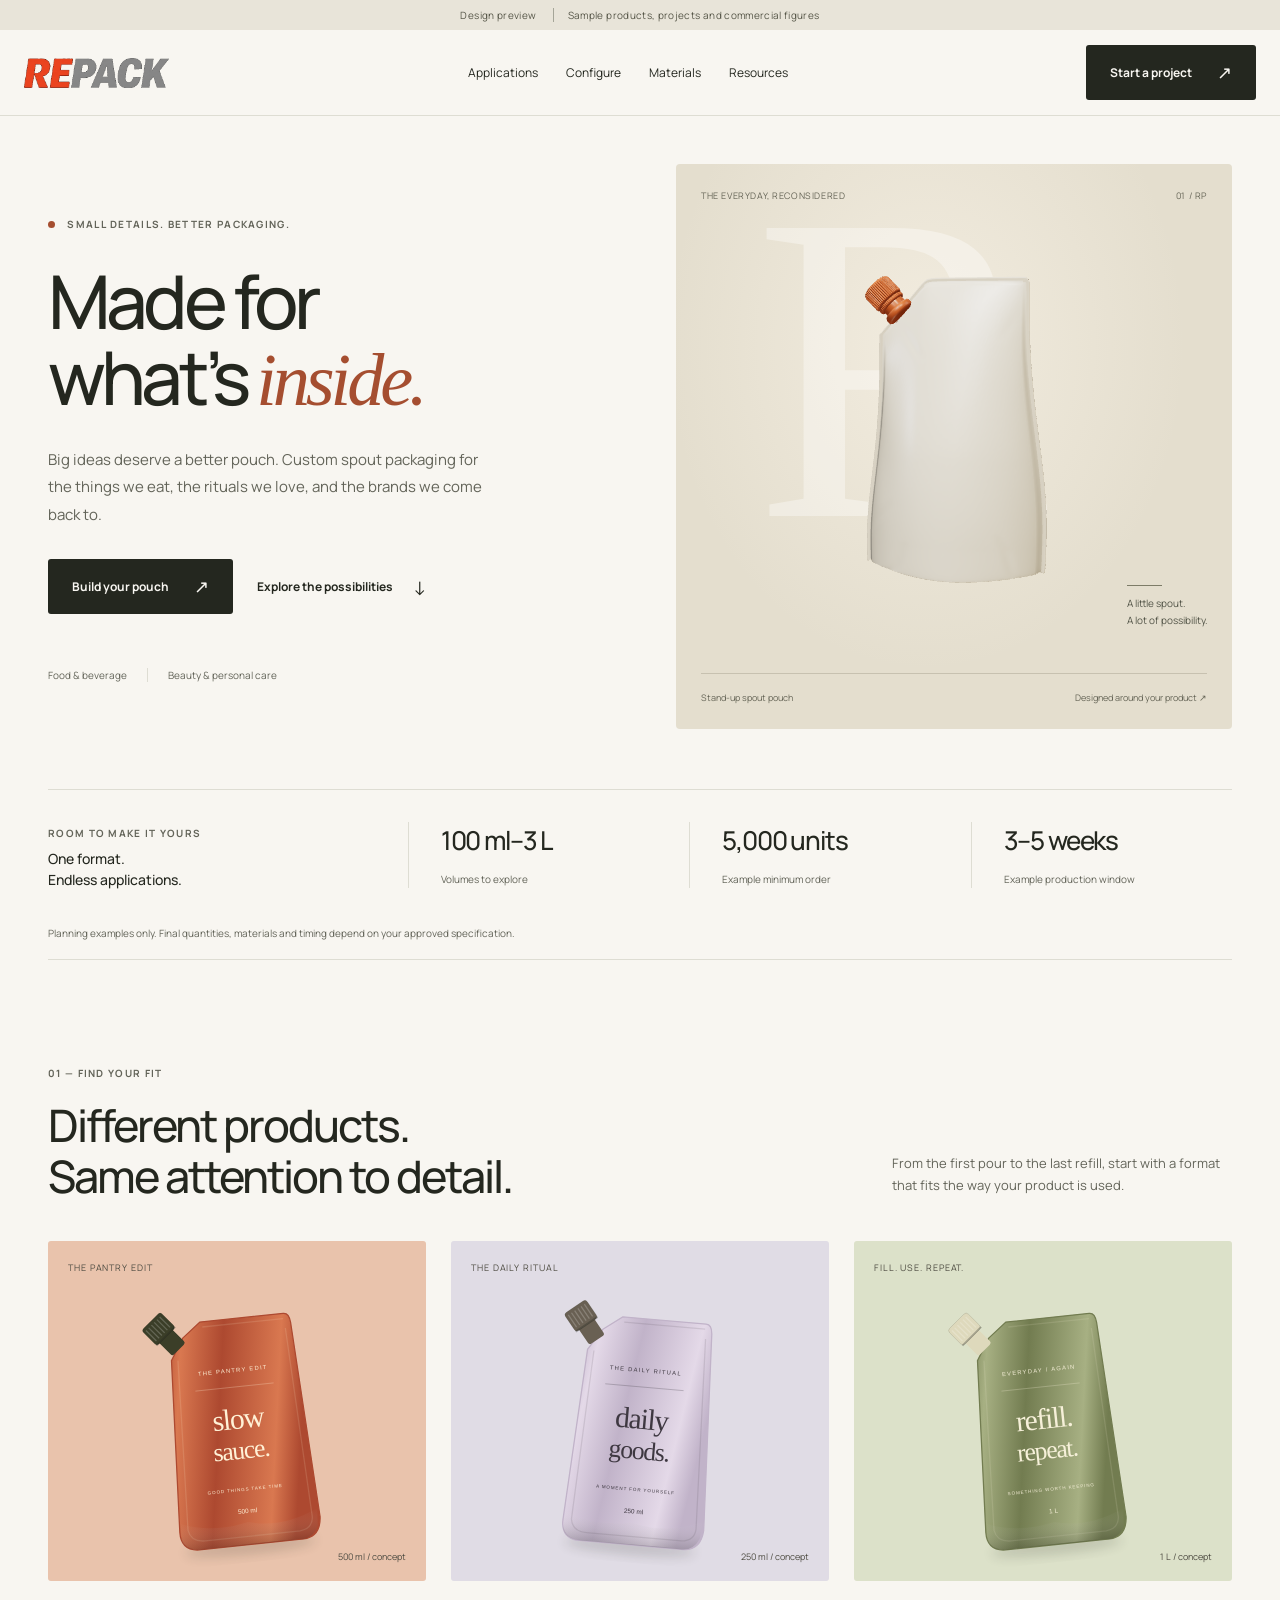
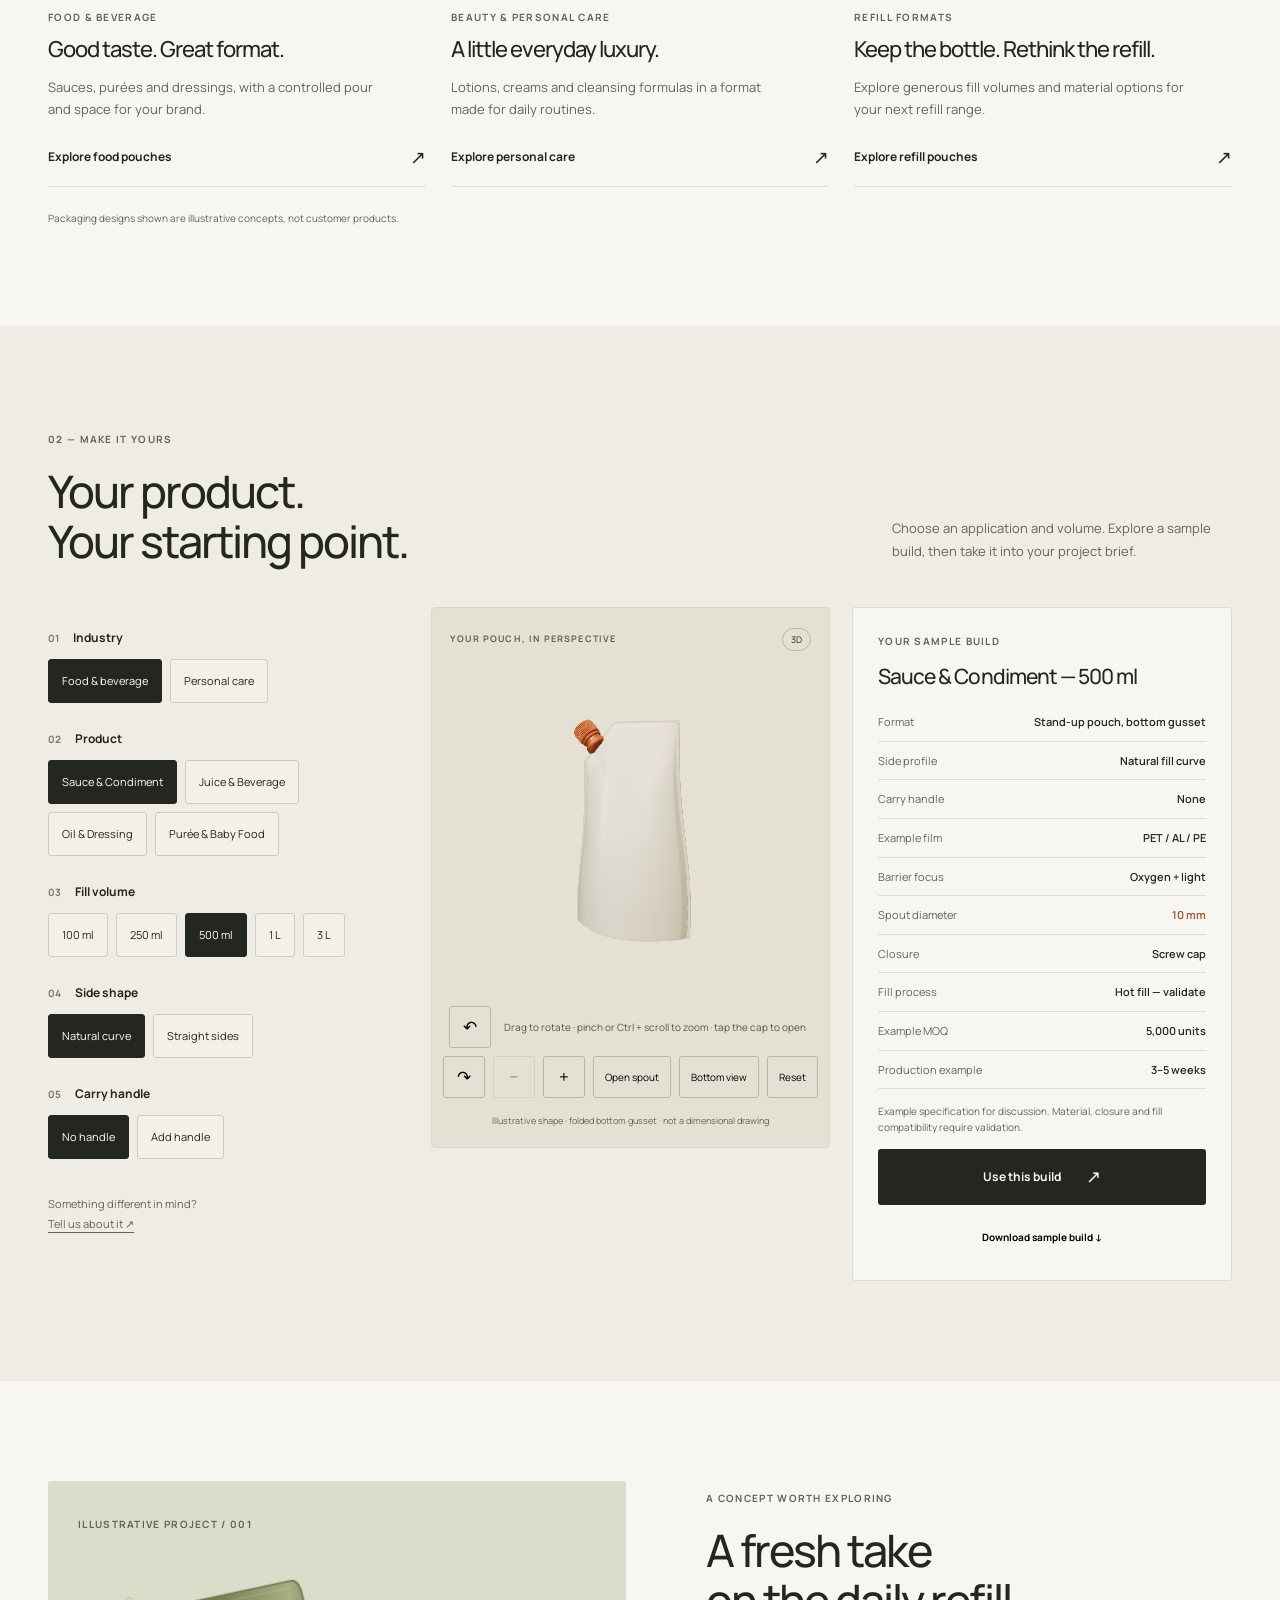
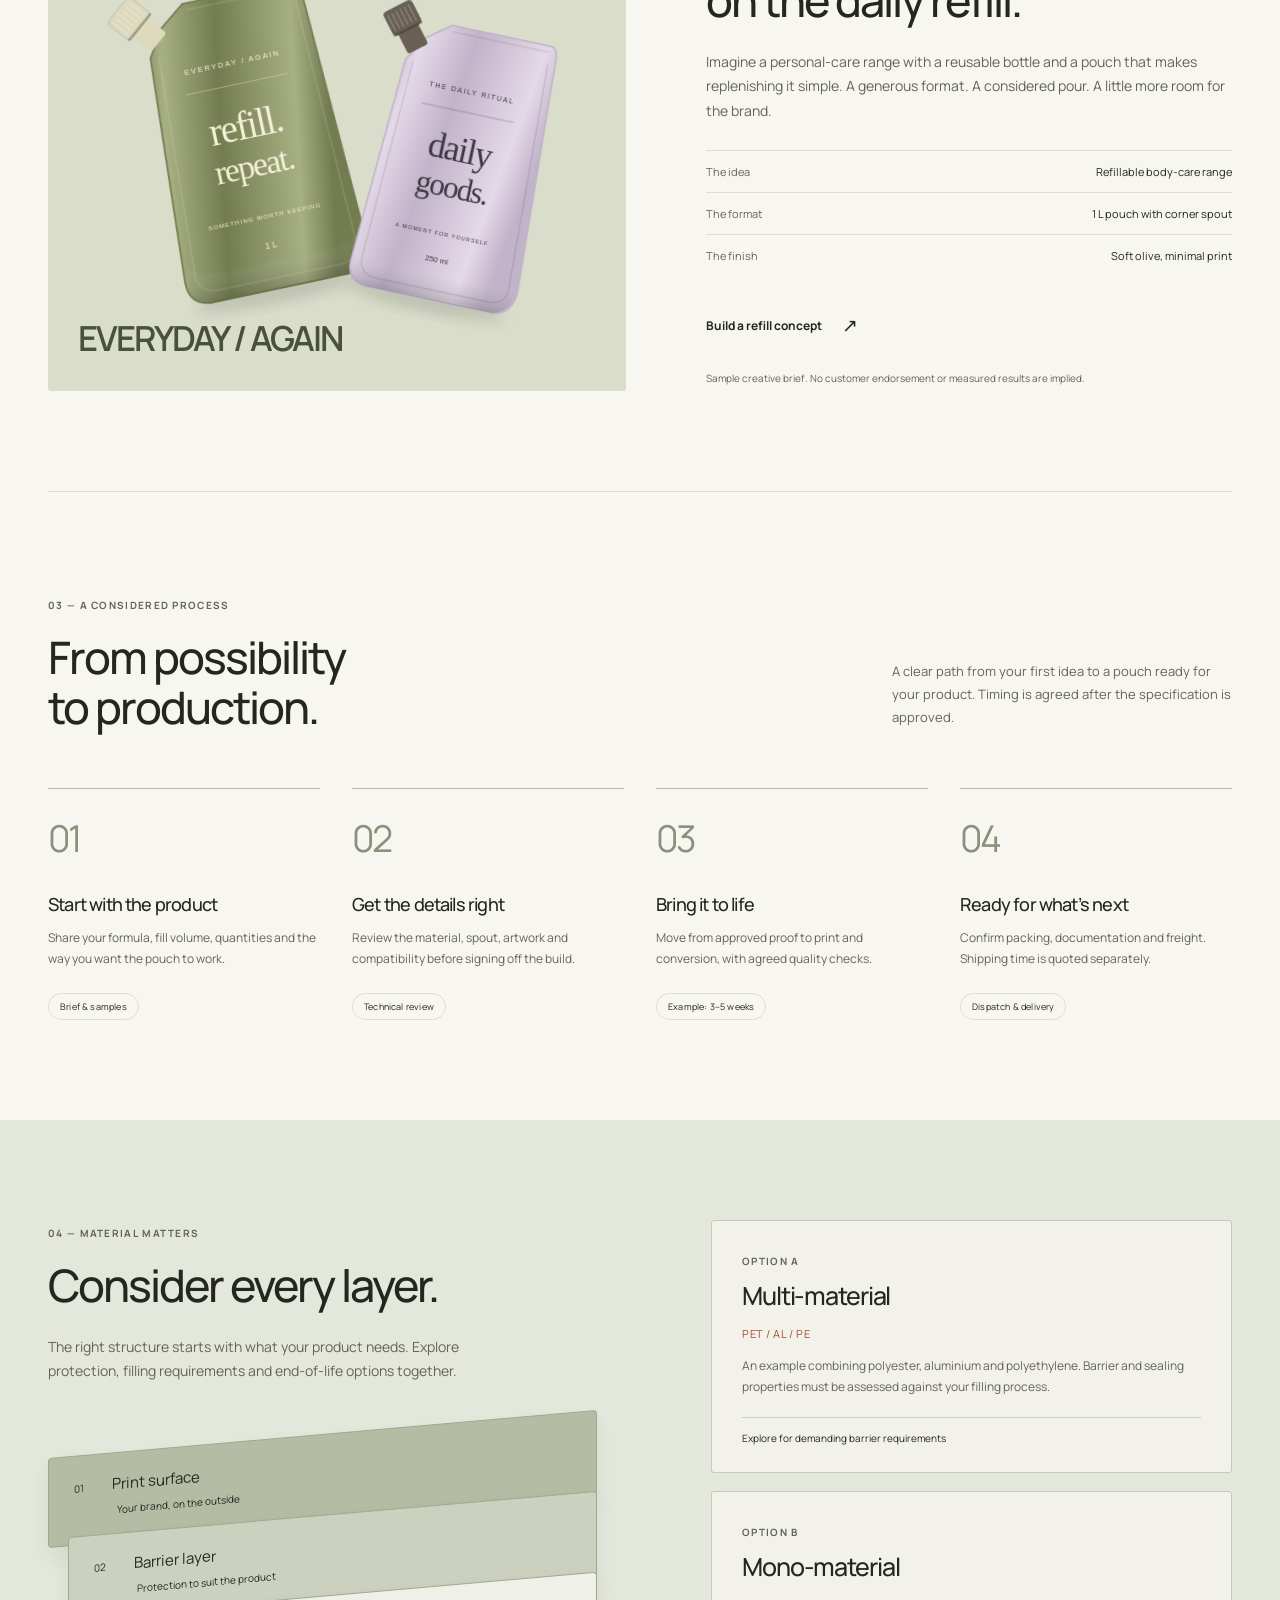
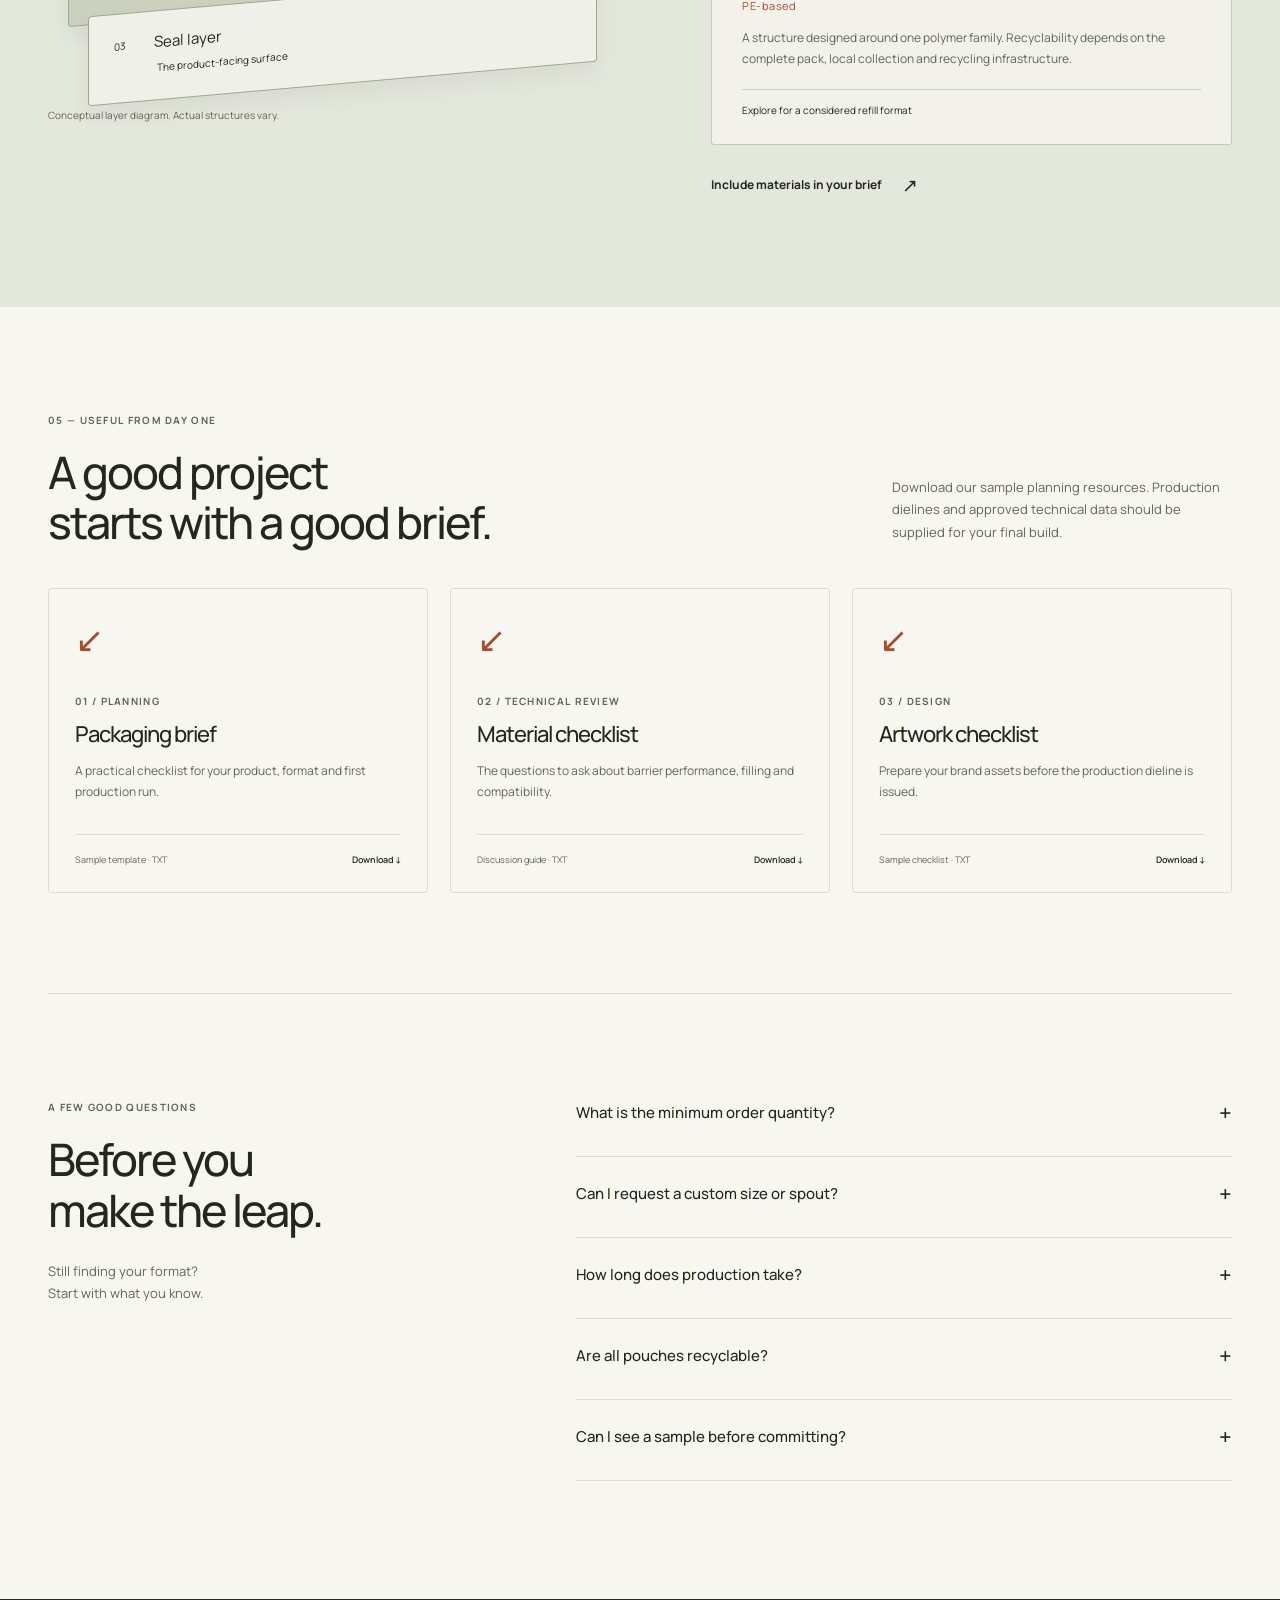
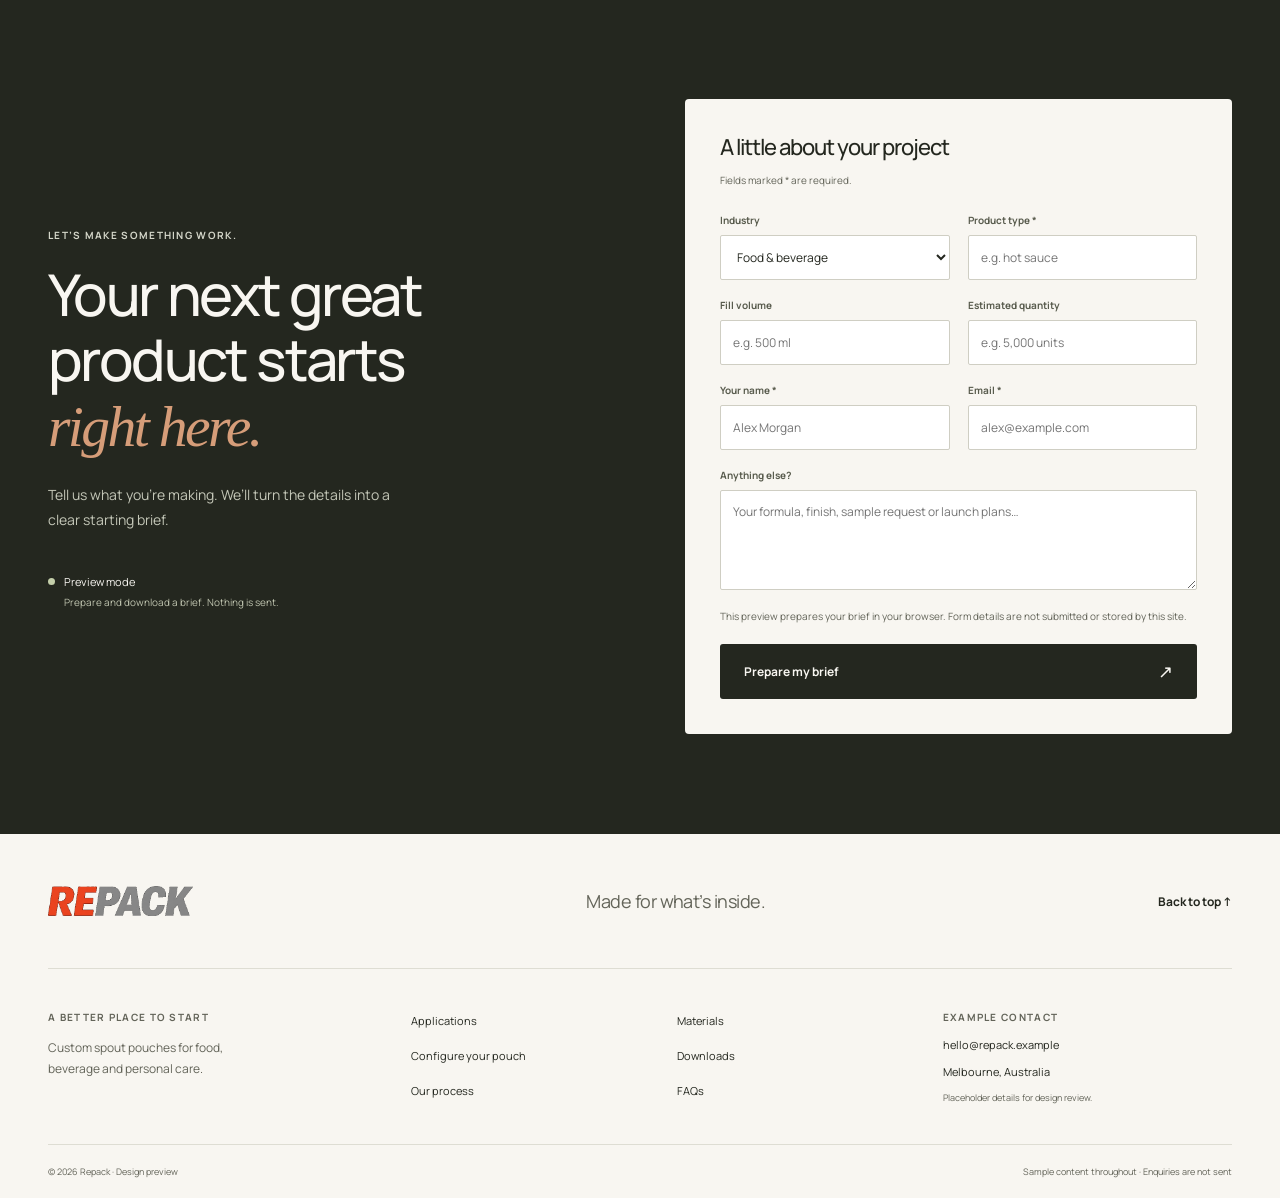
==== index.html @ d60e7dd9 "initial commit" ====
<!doctype html>
<html lang="en">
<head>
<meta charset="utf-8"><title>Repack — Made for what’s inside.</title>
<meta name="viewport" content="width=device-width, initial-scale=1"><meta name="color-scheme" content="light">
<meta name="description" content="Custom spout pouches for food, beverage and personal care. Explore your format and prepare your packaging brief.">
<meta name="robots" content="noindex, nofollow"><meta property="og:title" content="Repack — Made for what’s inside.">
<meta property="og:description" content="Custom spout pouches for food, beverage and personal care.">
<link rel="icon" href="assets/repack-favicon.png" type="image/png"><link rel="preconnect" href="https://fonts.googleapis.com"><link rel="preconnect" href="https://fonts.gstatic.com" crossorigin>
<link rel="stylesheet" href="https://fonts.googleapis.com/css2?family=Manrope:wght@400..800&display=swap"><link rel="stylesheet" href="css/styles.css">
</head>
<body id="top">
<a class="skip-link" href="#main">Skip to content</a>
<div class="preview-bar">Design preview <span>Sample products, projects and commercial figures</span></div>
<header class="nav">
<a href="#top" class="brand" aria-label="Repack home"><img src="assets/repack-logo.png" alt="Repack" width="146" height="30"></a>
<nav class="nav-links" id="primary-nav" aria-label="Main navigation"><a href="#applications">Applications</a><a href="#configure">Configure</a><a href="#sustainability">Materials</a><a href="#specs">Resources</a></nav>
<div class="nav-actions"><a href="#quote" class="btn btn-primary nav-cta">Start a project <span aria-hidden="true">↗</span></a><button class="menu-toggle" type="button" aria-expanded="false" aria-controls="primary-nav">Menu <span aria-hidden="true">+</span></button></div>
</header>
<main id="main">
<section class="hero section-wrap" aria-labelledby="hero-title">
<div class="hero-copy"><span class="eyebrow" data-reveal><span class="status-dot"></span> Small details. Better packaging.</span><h1 id="hero-title" data-reveal>Made for<br>what’s <em>inside.</em></h1><p class="hero-description" data-reveal>Big ideas deserve a better pouch. Custom spout packaging for the things we eat, the rituals we love, and the brands we come back to.</p><div class="actions" data-reveal><a href="#configure" class="btn btn-primary">Build your pouch <span aria-hidden="true">↗</span></a><a href="#applications" class="text-link">Explore the possibilities <span aria-hidden="true">↓</span></a></div><div class="hero-footnote" data-reveal><span>Food & beverage</span><span>Beauty & personal care</span></div></div>
<div class="hero-visual" aria-label="Spout pouch product illustration"><div class="visual-top"><span>THE EVERYDAY, RECONSIDERED</span><span>01 / RP</span></div><span class="hero-watermark" aria-hidden="true">R</span><div class="product-view hero-product" id="hero-product"><img class="pouch-fallback" src="assets/pouch-natural.svg" alt="Cream stand-up pouch with a copper corner spout" width="360" height="460"></div><span class="product-callout"><i></i>A little spout.<br>A lot of possibility.</span><div class="visual-bottom"><span>Stand-up spout pouch</span><span>Designed around your product ↗</span></div></div>
</section>
<section class="capabilities section-wrap" aria-label="Illustrative capabilities"><div><span class="eyebrow">Room to make it yours</span><p>One format.<br>Endless applications.</p></div><div><strong>100 ml–3 L</strong><span>Volumes to explore</span></div><div><strong>5,000 units</strong><span>Example minimum order</span></div><div><strong>3–5 weeks</strong><span>Example production window</span></div><p class="capability-note">Planning examples only. Final quantities, materials and timing depend on your approved specification.</p></section>
<section class="applications section-wrap section-space" id="applications">
<div class="section-heading"><div><span class="eyebrow" data-reveal>01 — Find your fit</span><h2 data-reveal>Different products.<br>Same attention to detail.</h2></div><p data-reveal>From the first pour to the last refill, start with a format that fits the way your product is used.</p></div>
<div class="application-grid">
<article class="application-card" data-reveal><div class="application-art art-food"><span class="art-category">THE PANTRY EDIT</span><img src="assets/pouch-food.svg" alt="Illustrative terracotta sauce pouch design" width="360" height="460" loading="lazy"><span class="art-volume">500 ml / concept</span></div><div class="card-copy"><span class="eyebrow">Food & beverage</span><h3>Good taste. Great format.</h3><p>Sauces, purées and dressings, with a controlled pour and space for your brand.</p><a href="#configure" class="text-link" data-industry="food" data-product="sauce">Explore food pouches <span aria-hidden="true">↗</span></a></div></article>
<article class="application-card" data-reveal><div class="application-art art-beauty"><span class="art-category">THE DAILY RITUAL</span><img src="assets/pouch-beauty.svg" alt="Illustrative lilac personal-care pouch design" width="360" height="460" loading="lazy"><span class="art-volume">250 ml / concept</span></div><div class="card-copy"><span class="eyebrow">Beauty & personal care</span><h3>A little everyday luxury.</h3><p>Lotions, creams and cleansing formulas in a format made for daily routines.</p><a href="#configure" class="text-link" data-industry="beauty" data-product="lotion">Explore personal care <span aria-hidden="true">↗</span></a></div></article>
<article class="application-card" data-reveal><div class="application-art art-refill"><span class="art-category">FILL. USE. REPEAT.</span><img src="assets/pouch-refill.svg" alt="Illustrative olive refill pouch design" width="360" height="460" loading="lazy"><span class="art-volume">1 L / concept</span></div><div class="card-copy"><span class="eyebrow">Refill formats</span><h3>Keep the bottle. Rethink the refill.</h3><p>Explore generous fill volumes and material options for your next refill range.</p><a href="#configure" class="text-link" data-industry="beauty" data-product="refill">Explore refill pouches <span aria-hidden="true">↗</span></a></div></article>
</div><p class="section-note">Packaging designs shown are illustrative concepts, not customer products.</p>
</section>
<section class="configurator section-space" id="configure"><div class="section-wrap">
<div class="section-heading"><div><span class="eyebrow" data-reveal>02 — Make it yours</span><h2 data-reveal>Your product.<br>Your starting point.</h2></div><p data-reveal>Choose an application and volume. Explore a sample build, then take it into your project brief.</p></div>
<noscript><p class="notice">Enable JavaScript to use the configurator, or download the packaging brief below.</p></noscript>
<div class="config-shell"><form class="config-choices" id="config-form">
<fieldset class="config-group"><legend><span>01</span> Industry</legend><div class="pill-row"><label class="pill"><input type="radio" name="industry" value="food" checked><span>Food & beverage</span></label><label class="pill"><input type="radio" name="industry" value="beauty"><span>Personal care</span></label></div></fieldset>
<fieldset class="config-group"><legend><span>02</span> Product</legend><div class="pill-row" id="product-options"></div></fieldset>
<fieldset class="config-group"><legend><span>03</span> Fill volume</legend><div class="pill-row" id="volume-options"></div></fieldset>
<fieldset class="config-group"><legend><span>04</span> Side shape</legend><div class="pill-row"><label class="pill"><input type="radio" name="sides" value="curved" checked><span>Natural curve</span></label><label class="pill"><input type="radio" name="sides" value="straight"><span>Straight sides</span></label></div></fieldset>
<fieldset class="config-group"><legend><span>05</span> Carry handle</legend><div class="pill-row"><label class="pill"><input type="radio" name="handle" value="none" checked><span>No handle</span></label><label class="pill"><input type="radio" name="handle" value="opposite"><span>Add handle</span></label></div></fieldset>
<p class="config-help">Something different in mind? <a href="#quote">Tell us about it ↗</a></p></form>
<div class="config-preview"><div class="stage-top"><span class="eyebrow">Your pouch, in perspective</span><span class="view-badge">3D</span></div><div class="product-view" id="config-stage" role="group" aria-label="Interactive pouch preview. Drag to rotate, use the zoom buttons or pinch to zoom, and hold Shift while dragging to move the view when zoomed in."><img class="pouch-fallback" src="assets/pouch-natural.svg" alt="Illustrative spout pouch. Shape is representative, not to scale." width="360" height="460"></div><div class="rotation-controls" hidden><button type="button" data-rotate="-30" aria-label="Rotate pouch left">↶</button><span>Drag to rotate · pinch or Ctrl + scroll to zoom · tap the cap to open</span><button type="button" data-rotate="30" aria-label="Rotate pouch right">↷</button><button type="button" data-zoom="-1" aria-label="Zoom out">−</button><button type="button" data-zoom="1" aria-label="Zoom in">+</button><button type="button" data-spout="toggle" aria-pressed="false">Open spout</button><button type="button" data-view="bottom">Bottom view</button><button type="button" data-view="front">Reset</button></div><p class="preview-caption">Illustrative shape · folded bottom gusset · not a dimensional drawing</p></div>
<div class="config-output"><span class="eyebrow">Your sample build</span><h3 id="spec-title" aria-live="polite" aria-atomic="true">Sauce & Condiment — 500 ml</h3><dl class="spec-list" id="spec-list"></dl><p class="spec-disclaimer">Example specification for discussion. Material, closure and fill compatibility require validation.</p><button type="button" class="btn btn-primary" id="use-spec">Use this build <span aria-hidden="true">↗</span></button><button type="button" class="text-link download-build" id="download-build">Download sample build ↓</button></div></div></div></section>
<section class="project section-wrap section-space" id="projects"><div class="project-visual" data-reveal><span class="eyebrow">Illustrative project / 001</span><div class="project-pouches"><img src="assets/pouch-refill.svg" alt="Large refill pouch concept" width="360" height="460" loading="lazy"><img src="assets/pouch-beauty.svg" alt="Smaller personal-care pouch concept" width="360" height="460" loading="lazy"></div><span class="project-wordmark">EVERYDAY / AGAIN</span></div><div class="project-copy"><span class="eyebrow" data-reveal>A concept worth exploring</span><h2 data-reveal>A fresh take<br>on the daily refill.</h2><p data-reveal>Imagine a personal-care range with a reusable bottle and a pouch that makes replenishing it simple. A generous format. A considered pour. A little more room for the brand.</p><dl class="project-facts"><div><dt>The idea</dt><dd>Refillable body-care range</dd></div><div><dt>The format</dt><dd>1 L pouch with corner spout</dd></div><div><dt>The finish</dt><dd>Soft olive, minimal print</dd></div></dl><a href="#configure" class="text-link" data-industry="beauty" data-product="refill">Build a refill concept <span aria-hidden="true">↗</span></a><p class="section-note">Sample creative brief. No customer endorsement or measured results are implied.</p></div></section>
<section class="process section-wrap section-space" id="process"><div class="section-heading"><div><span class="eyebrow" data-reveal>03 — A considered process</span><h2 data-reveal>From possibility<br>to production.</h2></div><p data-reveal>A clear path from your first idea to a pouch ready for your product. Timing is agreed after the specification is approved.</p></div><ol class="process-row"><li data-reveal><span class="step-number">01</span><h3>Start with the product</h3><p>Share your formula, fill volume, quantities and the way you want the pouch to work.</p><span class="step-tag">Brief & samples</span></li><li data-reveal><span class="step-number">02</span><h3>Get the details right</h3><p>Review the material, spout, artwork and compatibility before signing off the build.</p><span class="step-tag">Technical review</span></li><li data-reveal><span class="step-number">03</span><h3>Bring it to life</h3><p>Move from approved proof to print and conversion, with agreed quality checks.</p><span class="step-tag">Example: 3–5 weeks</span></li><li data-reveal><span class="step-number">04</span><h3>Ready for what’s next</h3><p>Confirm packing, documentation and freight. Shipping time is quoted separately.</p><span class="step-tag">Dispatch & delivery</span></li></ol></section>
<section class="sustainability section-space" id="sustainability"><div class="section-wrap material-grid"><div><span class="eyebrow" data-reveal>04 — Material matters</span><h2 data-reveal>Consider every layer.</h2><p class="material-intro" data-reveal>The right structure starts with what your product needs. Explore protection, filling requirements and end-of-life options together.</p><div class="material-diagram" role="img" aria-label="Illustrative pouch layers: outer print surface, barrier layer and inner seal layer"><div><span>01</span> Print surface <small>Your brand, on the outside</small></div><div><span>02</span> Barrier layer <small>Protection to suit the product</small></div><div><span>03</span> Seal layer <small>The product-facing surface</small></div></div><p class="section-note">Conceptual layer diagram. Actual structures vary.</p></div><div class="material-cards"><article><span class="eyebrow">Option A</span><h3>Multi-material</h3><span class="material-formula">PET / AL / PE</span><p>An example combining polyester, aluminium and polyethylene. Barrier and sealing properties must be assessed against your filling process.</p><span class="material-bottom">Explore for demanding barrier requirements</span></article><article><span class="eyebrow">Option B</span><h3>Mono-material</h3><span class="material-formula">PE-based</span><p>A structure designed around one polymer family. Recyclability depends on the complete pack, local collection and recycling infrastructure.</p><span class="material-bottom">Explore for a considered refill format</span></article><a href="#quote" class="text-link">Include materials in your brief <span aria-hidden="true">↗</span></a></div></div></section>
<section class="specs section-wrap section-space" id="specs"><div class="section-heading"><div><span class="eyebrow" data-reveal>05 — Useful from day one</span><h2 data-reveal>A good project<br>starts with a good brief.</h2></div><p data-reveal>Download our sample planning resources. Production dielines and approved technical data should be supplied for your final build.</p></div><div class="resource-grid"><a href="assets/resources/packaging-brief.txt" download><span class="resource-icon" aria-hidden="true">↙</span><span class="eyebrow">01 / Planning</span><h3>Packaging brief</h3><p>A practical checklist for your product, format and first production run.</p><span class="resource-meta">Sample template · TXT <b>Download ↓</b></span></a><a href="assets/resources/material-checklist.txt" download><span class="resource-icon" aria-hidden="true">↙</span><span class="eyebrow">02 / Technical review</span><h3>Material checklist</h3><p>The questions to ask about barrier performance, filling and compatibility.</p><span class="resource-meta">Discussion guide · TXT <b>Download ↓</b></span></a><a href="assets/resources/artwork-checklist.txt" download><span class="resource-icon" aria-hidden="true">↙</span><span class="eyebrow">03 / Design</span><h3>Artwork checklist</h3><p>Prepare your brand assets before the production dieline is issued.</p><span class="resource-meta">Sample checklist · TXT <b>Download ↓</b></span></a></div></section>
<section class="faq section-wrap section-space" id="faq"><div><span class="eyebrow">A few good questions</span><h2>Before you<br>make the leap.</h2><p>Still finding your format?<br>Start with what you know.</p></div><div class="faq-list"><details><summary>What is the minimum order quantity?</summary><p>We have used 5,000 units as a planning example in this preview. Actual minimums depend on size, material, print method and closure, and need to be confirmed in your quote.</p></details><details><summary>Can I request a custom size or spout?</summary><p>Include your target dimensions, volume and dispensing requirements in the brief. The configurator shows representative starting points; availability needs technical confirmation.</p></details><details><summary>How long does production take?</summary><p>The sample production window is 3–5 weeks after artwork and specification approval. Sampling, compatibility testing and freight sit outside that example window.</p></details><details><summary>Are all pouches recyclable?</summary><p>No single answer applies to every pouch. The film, spout, cap, inks and local collection route all matter. Request an assessment for the complete pack and intended market.</p></details><details><summary>Can I see a sample before committing?</summary><p>Include “sample kit” in your project brief, along with the products and sizes you want to explore. Sample availability, cost and timing would be confirmed by the team.</p></details></div></section>
<section class="quote section-space" id="quote"><div class="section-wrap quote-grid"><div class="quote-copy"><span class="eyebrow">Let’s make something work.</span><h2>Your next great<br>product starts<br><em>right here.</em></h2><p>Tell us what you’re making. We’ll turn the details into a clear starting brief.</p><div class="quote-note"><span class="status-dot"></span><span>Preview mode<br><small>Prepare and download a brief. Nothing is sent.</small></span></div></div><form class="quote-form" id="quote-form"><h3>A little about your project</h3><p class="form-intro">Fields marked * are required.</p><div class="grid-2"><div class="field"><label for="q-industry">Industry</label><select id="q-industry" name="industry"><option value="food">Food & beverage</option><option value="beauty">Beauty & personal care</option></select></div><div class="field"><label for="q-product">Product type *</label><input id="q-product" name="product" required maxlength="150" placeholder="e.g. hot sauce"></div><div class="field"><label for="q-volume">Fill volume</label><input id="q-volume" name="volume" maxlength="80" placeholder="e.g. 500 ml"></div><div class="field"><label for="q-quantity">Estimated quantity</label><input id="q-quantity" name="quantity" maxlength="80" placeholder="e.g. 5,000 units"></div><div class="field"><label for="q-name">Your name *</label><input id="q-name" name="name" required maxlength="150" autocomplete="name" placeholder="Alex Morgan"></div><div class="field"><label for="q-email">Email *</label><input id="q-email" name="email" type="email" required maxlength="200" autocomplete="email" placeholder="alex@example.com"></div></div><div class="field"><label for="q-details">Anything else?</label><textarea id="q-details" name="details" maxlength="5000" placeholder="Your formula, finish, sample request or launch plans…"></textarea></div><p class="privacy-note">This preview prepares your brief in your browser. Form details are not submitted or stored by this site.</p><button type="submit" class="btn btn-primary" id="quote-submit" disabled>Prepare my brief <span aria-hidden="true">↗</span></button><div class="form-result" id="quote-result" hidden><p id="quote-status" role="status"></p><button type="button" class="btn btn-secondary" id="download-brief">Download brief ↓</button></div><noscript><p>Enable JavaScript to prepare your brief, or use the <a href="assets/resources/packaging-brief.txt" download>downloadable template</a>.</p></noscript></form></div></section>
</main>
<footer class="site-footer section-wrap"><div class="footer-top"><a class="brand" href="#top"><img src="assets/repack-logo.png" alt="Repack" width="146" height="30" loading="lazy"></a><p>Made for what’s inside.</p><a href="#top" class="text-link">Back to top ↑</a></div><div class="footer-grid"><div><span class="eyebrow">A better place to start</span><p>Custom spout pouches for food,<br>beverage and personal care.</p></div><nav aria-label="Footer"><a href="#applications">Applications</a><a href="#configure">Configure your pouch</a><a href="#process">Our process</a></nav><nav aria-label="Resources"><a href="#sustainability">Materials</a><a href="#specs">Downloads</a><a href="#faq">FAQs</a></nav><div><span class="eyebrow">Example contact</span><span>hello@repack.example</span><span>Melbourne, Australia</span><small>Placeholder details for design review.</small></div></div><div class="footer-bottom"><span>© 2026 Repack · Design preview</span><span>Sample content throughout · Enquiries are not sent</span></div></footer>
<script type="importmap">{"imports":{"three":"./js/vendor/three.module.min.js","three/addons/":"./js/vendor/"}}</script>
<script type="module" src="js/orbit.js"></script><script src="js/configurator.js"></script><script src="js/motion.js"></script><script src="js/site.js"></script>
</body></html>
---- css/styles.css ----
:root{--bg:#f8f6f1;--ink:#24271f;--muted:#636459;--border:#deddd3;--accent:#a54e30;--surface:#eeece4;--olive:#e4e7d9;--max:1320px;--ease:cubic-bezier(.2,.7,.2,1);color-scheme:light}
*{box-sizing:border-box}html{scroll-behavior:smooth;scroll-padding-top:105px}body{margin:0;background:var(--bg);color:var(--ink);font-family:Manrope,Arial,sans-serif;-webkit-font-smoothing:antialiased}button,input,select,textarea{font:inherit}button,a,input,select,textarea,summary{-webkit-tap-highlight-color:transparent}a{color:inherit;text-decoration:none}button{cursor:pointer}img{display:block;max-width:100%;height:auto}button,a{touch-action:manipulation}button:focus-visible,a:focus-visible,summary:focus-visible,input:focus-visible,select:focus-visible,textarea:focus-visible{outline:3px solid var(--accent);outline-offset:4px}[hidden]{display:none!important}h1,h2,h3,p{margin-top:0}h1,h2,h3{font-weight:500;letter-spacing:-.045em}h2{font-size:clamp(32px,3.5vw,50px);line-height:1.13;margin:18px 0 24px}h3{font-size:22px;line-height:1.25}p{font-size:15px;line-height:1.75;color:var(--muted)}em{font-family:Georgia,serif;font-weight:400;color:var(--accent)}.section-wrap{width:min(var(--max),calc(100% - 96px));margin-inline:auto}.section-space{padding-block:100px}.eyebrow{font-size:10px;line-height:1.6;font-weight:700;letter-spacing:.13em;text-transform:uppercase;color:var(--muted)}.status-dot{display:inline-block;width:7px;height:7px;border-radius:50%;background:var(--accent);margin-right:9px}.btn{display:inline-flex;gap:25px;align-items:center;justify-content:center;min-height:48px;padding:15px 23px;border:1px solid transparent;border-radius:3px;font-size:12px;font-weight:700;line-height:1.3;transition:background .2s,color .2s,transform .2s}.btn span{font-size:18px;font-weight:400}.btn-primary{background:var(--ink);color:var(--bg)}.btn-primary:hover{background:var(--accent)}.btn-secondary{background:transparent;border-color:var(--border);color:var(--ink)}.btn-secondary:hover{border-color:var(--ink)}.text-link{display:inline-flex;align-items:center;gap:20px;min-height:44px;font-size:12px;font-weight:700;background:none;border:0;padding:7px 0}.text-link span{font-size:19px;font-weight:400;transition:transform .2s}.text-link:hover{color:var(--accent)}.text-link:hover span{transform:translate(2px,-2px)}.skip-link{position:fixed;top:8px;left:8px;z-index:100;background:var(--ink);color:#fff;padding:14px;transform:translateY(-160%)}.skip-link:focus{transform:none}.preview-bar{padding:8px 24px;text-align:center;font-size:10px;letter-spacing:.035em;background:#e8e4d9;color:#575749}.preview-bar span{margin-left:14px;padding-left:14px;border-left:1px solid #a5a598}.nav{position:sticky;top:0;z-index:20;min-height:86px;padding:12px max(24px,calc((100vw - 1320px)/2));display:flex;align-items:center;justify-content:space-between;gap:20px;background:rgba(248,246,241,.96);border-bottom:1px solid var(--border);backdrop-filter:blur(16px)}.brand{display:inline-flex;align-items:center;flex-shrink:0}.brand img{display:block;width:auto;height:30px}.nav-links{display:flex;gap:28px}.nav-links a{font-size:12px;padding:14px 0}.nav-links a:hover{color:var(--accent)}.nav-actions{display:flex;align-items:center;gap:12px}.menu-toggle{display:none;border:1px solid var(--border);background:none;border-radius:3px;min-height:44px;padding:10px 12px;font-size:12px}.menu-toggle span{margin-left:10px}.hero{display:grid;grid-template-columns:1.04fr 1fr;gap:50px;align-items:center;padding-block:48px 60px}.hero-copy{padding-block:35px}.hero h1{font-size:clamp(52px,5.8vw,84px);line-height:1.03;margin:30px 0 27px;letter-spacing:-.065em}.hero h1 em{letter-spacing:-.055em}.hero-description{max-width:440px;font-size:15px;line-height:1.85}.actions{display:flex;align-items:center;flex-wrap:wrap;gap:14px 24px;margin-top:30px}.hero-footnote{display:flex;flex-wrap:wrap;gap:10px 20px;margin-top:54px;font-size:10px;color:var(--muted)}.hero-footnote span+span{border-left:1px solid var(--border);padding-left:20px}.hero-visual{position:relative;min-height:565px;overflow:hidden;border-radius:4px;background:radial-gradient(ellipse at 45% 32%,#f2ecdf,transparent 60%),#e4dece}.visual-top,.visual-bottom{position:absolute;z-index:2;left:25px;right:25px;display:flex;justify-content:space-between;gap:15px;color:#666557;font-size:9px;letter-spacing:.065em}.visual-top{top:25px}.visual-bottom{bottom:25px;border-top:1px solid #c7c1b0;padding-top:17px;letter-spacing:0}.hero-watermark{position:absolute;left:14%;top:1%;font:440px/.9 Georgia,serif;color:rgba(255,255,255,.35);letter-spacing:-.12em}.product-view{position:relative;overflow:hidden;min-width:0}.product-view canvas{display:block;position:absolute;inset:0;width:100%;height:100%;opacity:0}.product-view.is-ready canvas{opacity:1}.pouch-fallback{width:100%;height:100%;object-fit:contain;position:absolute;inset:0}.product-view.is-ready .pouch-fallback{visibility:hidden}.hero-product{position:absolute;inset:45px 20px 55px}.product-callout{position:absolute;right:24px;bottom:100px;z-index:2;font-size:10px;line-height:1.7;color:#535548}.product-callout i{display:block;width:35px;height:1px;background:#7d7c68;margin-bottom:9px}.capabilities{display:grid;grid-template-columns:1.3fr 1fr 1fr 1fr;gap:20px;align-items:center;border-top:1px solid var(--border);border-bottom:1px solid var(--border);padding-block:30px 18px}.capabilities p{margin:6px 0 0;font-size:14px;font-weight:500;color:var(--ink);line-height:1.5}.capabilities>div:not(:first-child){border-left:1px solid var(--border);padding-left:32px}.capabilities strong{display:block;font-size:26px;letter-spacing:-.045em;font-weight:500;margin-bottom:8px}.capabilities>div>span:not(.eyebrow){font-size:10px;color:var(--muted)}.capabilities .capability-note{grid-column:1/-1;font-size:10px;color:var(--muted);font-weight:400;padding-top:10px}.section-heading{display:flex;align-items:flex-end;justify-content:space-between;gap:55px;margin-bottom:40px}.section-heading h2{margin-bottom:0}.section-heading>p{max-width:340px;font-size:13px;margin-bottom:4px}.application-grid{display:grid;grid-template-columns:repeat(3,minmax(0,1fr));gap:25px}.application-art{height:340px;position:relative;overflow:hidden;border-radius:3px}.art-food{background:#e9c3ac}.art-beauty{background:#e0dce5}.art-refill{background:#dce1c9}.application-art img{position:absolute;height:87%;width:100%;object-fit:contain;bottom:10px;transition:transform .65s var(--ease);transform:rotate(-6deg)}.application-card:nth-child(2) img{transform:rotate(5deg)}.application-card:hover img{transform:rotate(0) translateY(-6px)}.art-category,.art-volume{position:absolute;z-index:1;left:20px;font-size:9px;letter-spacing:.1em;color:#4e4c42}.art-category{top:20px}.art-volume{bottom:18px;left:auto;right:20px;letter-spacing:0}.card-copy{padding-top:23px}.card-copy h3{margin:10px 0 12px}.card-copy p{font-size:13px;max-width:340px;min-height:48px}.card-copy .text-link{justify-content:space-between;width:100%;border-bottom:1px solid var(--border);padding-bottom:16px}.section-note{font-size:10px;line-height:1.6;margin:23px 0 0;color:var(--muted)}.configurator{background:var(--surface)}.config-shell{display:grid;grid-template-columns:.95fr 1.05fr 1fr;gap:22px;align-items:start}.config-choices{padding:22px 12px 0 0;display:flex;flex-direction:column;gap:27px}.config-group{border:0;margin:0;padding:0;min-width:0}.config-group legend{font-size:12px;font-weight:700;padding:0 0 13px}.config-group legend>span{color:#777868;margin-right:12px;font-size:10px}.pill-row{display:flex;flex-wrap:wrap;gap:8px}.pill{position:relative}.pill input{position:absolute;width:1px;height:1px;opacity:0}.pill span{display:flex;align-items:center;justify-content:center;min-height:44px;padding:11px 13px;border:1px solid #cccdbf;border-radius:3px;font-size:11px;background:rgba(248,246,241,.4);cursor:pointer;transition:background .2s,border-color .2s}.pill span:hover{border-color:var(--ink)}.pill input:checked+span{background:var(--ink);border-color:var(--ink);color:#fff}.pill input:focus-visible+span{outline:3px solid var(--accent);outline-offset:3px}.config-help{font-size:11px;line-height:1.8;margin-top:8px}.config-help a{display:block;text-decoration:underline;text-underline-offset:4px}.config-preview{background:#e4e0d3;border:1px solid #d9d6c8;border-radius:4px;overflow:hidden}.stage-top{display:flex;justify-content:space-between;align-items:center;gap:10px;padding:20px 18px}.stage-top .eyebrow{font-size:9px}.view-badge{border:1px solid #b6b7a4;border-radius:20px;font-size:9px;padding:4px 8px}.config-preview .product-view{height:335px;touch-action:pan-y;cursor:grab}.config-preview .product-view.is-dragging{cursor:grabbing}.rotation-controls{display:flex;align-items:center;justify-content:center;gap:8px;padding:0 10px}.rotation-controls button{border:1px solid #b6b7a4;border-radius:3px;background:transparent;min-width:42px;min-height:42px;font-size:17px}.rotation-controls button:last-child{font-size:10px;padding:0 10px}.rotation-controls span{font-size:10px;padding-inline:5px;color:#565747}.preview-caption{font-size:9px;text-align:center;margin:15px 8px 18px}.config-output{background:var(--bg);border:1px solid var(--border);padding:25px;display:flex;flex-direction:column;gap:14px;border-radius:3px}.config-output h3{font-size:21px;margin:0}.spec-list{display:grid;grid-template-columns:.85fr 1fr;margin:0}.spec-list dt,.spec-list dd{font-size:11px;line-height:1.6;border-bottom:1px solid var(--border);padding-block:10px;margin:0}.spec-list dt{color:var(--muted);padding-right:12px}.spec-list dd{text-align:right;font-weight:600}.spec-list .is-accent{color:var(--accent)}.spec-disclaimer{font-size:10px;line-height:1.6;margin:0}.download-build{justify-content:center;font-size:10px;min-height:36px}.project{display:grid;grid-template-columns:1.1fr 1fr;gap:80px;align-items:center}.project-visual{background:#d9ddca;min-height:510px;position:relative;overflow:hidden;padding:30px;border-radius:3px}.project-pouches{position:absolute;inset:55px 10px 65px;display:flex;align-items:center;justify-content:center}.project-pouches img{width:62%;max-height:100%;object-fit:contain;transform:rotate(-12deg)}.project-pouches img+img{width:50%;margin-left:-17%;transform:rotate(12deg) translateY(25px)}.project-wordmark{position:absolute;bottom:30px;left:30px;font-size:clamp(20px,2.7vw,36px);letter-spacing:-.06em;font-weight:600;color:#48523b}.project-copy>p{font-size:14px}.project-facts{margin:27px 0}.project-facts>div{display:flex;justify-content:space-between;gap:20px;padding:13px 0;border-top:1px solid var(--border);font-size:11px}.project-facts dt{color:var(--muted)}.project-facts dd{margin:0;text-align:right}.project-copy .section-note{font-size:10px}.process{border-top:1px solid var(--border)}.process-row{list-style:none;display:grid;grid-template-columns:repeat(4,minmax(0,1fr));gap:32px;padding:0;margin:55px 0 0}.process-row li{border-top:1px solid #b9bbaa;padding-top:24px;display:flex;flex-direction:column;align-items:flex-start}.step-number{font-size:37px;font-weight:400;letter-spacing:-.07em;color:#8a907b;margin-bottom:30px}.process-row h3{font-size:18px;margin-bottom:12px}.process-row p{font-size:12px;flex:1}.step-tag{display:block;font-size:9px;letter-spacing:.02em;border:1px solid var(--border);border-radius:30px;padding:6px 11px;margin-top:12px}.sustainability{background:#e4e7dc}.material-grid{display:grid;grid-template-columns:1.1fr 1fr;gap:90px}.material-intro{max-width:470px;font-size:14px}.material-diagram{margin-top:40px;padding:10px 24px 0 0}.material-diagram>div{position:relative;min-height:90px;background:#b4bca4;padding:20px 25px;font-size:15px;border:1px solid #9fa990;box-shadow:0 10px 20px #3d463412;transform:skewY(-5deg);border-radius:4px}.material-diagram>div:nth-child(2){margin-top:-10px;margin-left:20px;background:#cbd0bf}.material-diagram>div:nth-child(3){margin-top:-10px;margin-left:40px;background:#eff0e7}.material-diagram span{font-size:10px;margin-right:25px}.material-diagram small{display:block;margin-top:8px;margin-left:43px;font-size:10px}.material-cards{display:flex;flex-direction:column;gap:18px}.material-cards article{padding:27px 30px;background:rgba(248,246,241,.7);border:1px solid #c5cbb8;border-radius:3px}.material-cards h3{margin:10px 0 15px;font-size:25px}.material-formula{display:block;font-size:11px;letter-spacing:.05em;margin-bottom:14px;color:var(--accent)}.material-cards p{font-size:12px;margin-bottom:20px}.material-bottom{display:block;font-size:10px;border-top:1px solid #cbd0bf;padding-top:13px}.resource-grid{display:grid;grid-template-columns:repeat(3,minmax(0,1fr));gap:22px}.resource-grid>a{padding:26px;border:1px solid var(--border);border-radius:3px;display:flex;flex-direction:column;align-items:flex-start;transition:background .2s}.resource-grid>a:hover{background:var(--surface)}.resource-icon{font-size:35px;color:var(--accent);margin-bottom:30px}.resource-grid h3{margin:12px 0}.resource-grid p{font-size:12px;flex:1}.resource-meta{display:flex;justify-content:space-between;gap:14px;width:100%;border-top:1px solid var(--border);padding-top:18px;margin-top:20px;font-size:9px;color:var(--muted)}.resource-meta b{font-weight:600;color:var(--ink)}.faq{border-top:1px solid var(--border);display:grid;grid-template-columns:.8fr 1.2fr;gap:90px}.faq>div>p{font-size:13px}.faq-list details{border-bottom:1px solid var(--border);padding:0 0 18px;margin-bottom:18px}.faq-list summary{list-style:none;cursor:pointer;display:flex;justify-content:space-between;gap:25px;padding:8px 0;font-size:15px;font-weight:500;min-height:44px}.faq-list summary::-webkit-details-marker{display:none}.faq-list summary:after{content:'+';font-size:22px;line-height:1}.faq-list details[open] summary:after{content:'−'}.faq-list details p{font-size:13px;padding-top:8px;max-width:530px;margin:0}.quote{background:var(--ink);color:var(--bg)}.quote-grid{display:grid;grid-template-columns:1fr 1fr;gap:90px;align-items:center}.quote-copy h2{font-size:clamp(38px,4.5vw,65px)}.quote-copy em{color:#d69d79}.quote-copy>.eyebrow{color:#d4d6c9}.quote-copy>p{max-width:350px;color:#c4c7b8;font-size:14px}.quote-note{display:flex;align-items:flex-start;margin-top:40px;font-size:11px;line-height:1.8}.quote-note .status-dot{background:#c4cfaa;margin-top:6px}.quote-note small{color:#bfc4af;font-size:10px}.quote-form{background:var(--bg);padding:35px;color:var(--ink);border-radius:4px}.quote-form h3{font-size:22px;margin-bottom:10px}.form-intro{font-size:10px;margin-bottom:24px}.grid-2{display:grid;grid-template-columns:1fr 1fr;gap:18px}.field{display:flex;flex-direction:column;gap:8px;min-width:0}.field label{font-size:10px;font-weight:700;color:#595c4e}.field input,.field select,.field textarea{width:100%;min-width:0;min-height:45px;border:1px solid #cfcec3;border-radius:2px;padding:12px;font-size:12px;background:#fff;color:var(--ink)}.field textarea{height:100px;resize:vertical}.quote-form>.field{margin-top:18px}.privacy-note{font-size:10px;margin:18px 0}.quote-form>.btn{width:100%;justify-content:space-between}.form-result{margin-top:20px;border-top:1px solid var(--border);padding-top:18px}.form-result p{font-size:12px}.footer-top{display:flex;align-items:center;justify-content:space-between;gap:25px;padding:45px 0;border-bottom:1px solid var(--border)}.footer-top p{margin:0;font-size:18px;letter-spacing:-.03em}.footer-grid{display:grid;grid-template-columns:1.4fr 1fr 1fr 1.2fr;gap:25px;padding:40px 0}.footer-grid>div,.footer-grid nav{display:flex;flex-direction:column;gap:12px;font-size:11px}.footer-grid p{font-size:12px;margin:0}.footer-grid a{padding-block:4px}.footer-grid a:hover{color:var(--accent)}.footer-grid small{font-size:9px;color:var(--muted)}.footer-bottom{display:flex;justify-content:space-between;gap:20px;border-top:1px solid var(--border);padding:20px 0;font-size:9px;color:var(--muted)}
/* Content stays visible without JavaScript or when motion is reduced. */
.reveal-pending{opacity:0;transform:translateY(16px)}[data-reveal]{transition:opacity .65s var(--ease),transform .65s var(--ease)}
@media(min-width:1500px){.hero-visual{min-height:620px}}
@media(max-width:1100px){.section-wrap{width:calc(100% - 56px)}.nav{padding-inline:28px}.nav-links{gap:18px}.hero{gap:25px}.hero-visual{min-height:520px}.hero h1{font-size:64px}.config-shell{grid-template-columns:1fr 1fr;gap:24px}.config-output{grid-column:1/-1;display:grid;grid-template-columns:1fr 1fr;column-gap:30px}.config-output>.eyebrow,.config-output>h3{grid-column:1}.spec-list{grid-column:2;grid-row:1/6}.config-output>.btn,.config-output>.download-build{grid-column:1}.application-art{height:290px}.project,.material-grid,.faq,.quote-grid{gap:40px}.capabilities strong{font-size:22px}.capabilities>div:not(:first-child){padding-left:20px}.quote-form{padding:26px}}
@media(max-width:800px){.section-space{padding-block:70px}.nav{min-height:74px}.menu-toggle{display:block}.nav-links{display:none;position:absolute;top:100%;left:0;right:0;background:var(--bg);border-bottom:1px solid var(--border);padding:16px 28px;box-shadow:0 10px 15px #24271f0a}.nav-links.is-open{display:flex;flex-direction:column;gap:4px}.nav-links a{padding:13px 0}.hero{grid-template-columns:1fr 1fr;gap:22px}.hero h1{font-size:52px}.hero-description{font-size:13px}.hero-visual{min-height:500px}.visual-top{font-size:8px;left:16px;right:16px}.visual-top>span:last-child{display:none}.visual-bottom{left:16px;right:16px}.visual-bottom>span:last-child{display:none}.hero-product{inset:50px 0}.hero-watermark{left:0;font-size:350px}.product-callout{right:16px;bottom:85px}.hero-footnote{margin-top:30px}.hero-footnote span+span{border:0;padding:0}.capabilities{grid-template-columns:repeat(2,1fr);gap:25px}.capabilities>div:not(:first-child){border:0;padding:0}.capabilities>div:nth-child(even){padding-left:25px;border-left:1px solid var(--border)}.section-heading{gap:30px}.section-heading>p{max-width:260px}.application-grid{gap:16px}.application-art{height:240px}.card-copy h3{font-size:19px}.card-copy p{font-size:12px;min-height:65px}.card-copy .text-link{font-size:10px;gap:5px}.art-category{font-size:8px;left:12px}.art-volume{font-size:8px;right:12px}.project-visual{min-height:430px;padding:22px}.project-wordmark{left:22px;font-size:23px}.process-row{grid-template-columns:repeat(2,1fr)}.material-grid{grid-template-columns:1fr 1fr;gap:30px}.material-cards article{padding:22px}.material-diagram{padding-right:0}.material-diagram>div{padding:16px;font-size:13px}.material-diagram small{margin-left:0}.resource-grid{gap:14px}.resource-grid>a{padding:20px}.resource-meta{flex-direction:column}.quote-grid{grid-template-columns:1fr 1.2fr;gap:30px}.quote-copy h2{font-size:42px}.quote-form{padding:23px}.grid-2{grid-template-columns:1fr}.footer-grid{grid-template-columns:1fr 1fr}.footer-top p{font-size:15px}}
@media(max-width:600px){html{scroll-padding-top:90px}.section-wrap{width:calc(100% - 40px)}.preview-bar{font-size:9px;padding:7px 10px}.preview-bar span{display:none}.nav{padding:10px 20px;gap:10px;min-height:70px}.brand img{height:24px}.nav-actions{gap:8px}.nav-cta{font-size:10px;padding:12px;min-height:42px;gap:8px}.nav-cta span{font-size:15px}.menu-toggle{font-size:0;padding:9px;min-width:40px;min-height:42px}.menu-toggle span{font-size:22px;margin:0}.menu-toggle:before{content:'☰';font-size:17px}.menu-toggle span{display:none}.hero{grid-template-columns:1fr;padding-block:20px 30px;gap:22px}.hero-copy{padding:20px 0 0}.hero h1{font-size:clamp(48px,12.7vw,72px);margin-top:24px}.hero-description{font-size:14px;max-width:100%;line-height:1.75}.actions{margin-top:24px;gap:12px 20px}.actions .text-link{font-size:11px}.hero-footnote{gap:12px;font-size:9px;margin-top:24px}.hero-footnote span+span{border-left:1px solid var(--border);padding-left:12px}.hero-visual{min-height:410px}.hero-watermark{font-size:345px;left:18%;top:0}.hero-product{inset:26px 0 37px}.visual-top{top:18px}.visual-top>span:last-child{display:block}.visual-bottom{bottom:18px}.product-callout{font-size:9px;bottom:72px;right:18px}.capabilities{padding-top:25px;gap:22px}.capabilities strong{font-size:24px}.capabilities .eyebrow{font-size:9px}.capabilities p{font-size:12px}.capabilities>div>span:not(.eyebrow){font-size:9px}.section-space{padding-block:60px}.section-heading{display:block;margin-bottom:30px}.section-heading>p{max-width:none;margin:20px 0 0;font-size:13px}.section-heading h2{font-size:34px}.application-grid{grid-template-columns:1fr;gap:35px}.application-art{height:355px}.application-art img{height:90%;bottom:6px}.art-category{font-size:9px;left:20px}.art-volume{font-size:9px;right:20px}.card-copy{padding-top:20px}.card-copy h3{font-size:24px}.card-copy p{font-size:13px;min-height:0}.card-copy .text-link{font-size:12px}.config-shell{grid-template-columns:1fr;gap:24px}.config-choices{padding-top:0;gap:24px}.pill span{font-size:12px}.config-help{margin:0}.config-preview .product-view{height:320px}.config-output{grid-column:auto;display:flex;padding:24px}.spec-list dt,.spec-list dd{font-size:12px}.project{grid-template-columns:1fr;gap:30px}.project-visual{min-height:420px}.project-wordmark{font-size:27px}.project h2{font-size:36px}.project-facts{margin-block:22px}.process-row{grid-template-columns:1fr;gap:28px;margin-top:35px}.process-row li{display:grid;grid-template-columns:45px 1fr;column-gap:18px;padding-top:20px}.step-number{grid-column:1;grid-row:1/4;font-size:30px;margin:0}.process-row h3{grid-column:2;font-size:20px}.process-row p{grid-column:2;font-size:13px}.step-tag{grid-column:2;justify-self:start;margin:0}.material-grid{grid-template-columns:1fr;gap:35px}.material-grid h2{font-size:36px}.material-diagram{margin-bottom:25px;padding-right:20px}.material-diagram>div{font-size:15px}.material-diagram small{margin-left:38px}.resource-grid{grid-template-columns:1fr;gap:16px}.resource-grid>a{padding:25px}.resource-icon{margin-bottom:20px}.resource-grid h3{font-size:24px}.resource-meta{flex-direction:row}.faq{grid-template-columns:1fr;gap:20px}.faq-list summary{font-size:14px}.quote-grid{grid-template-columns:1fr;gap:32px}.quote-copy h2{font-size:48px}.quote-copy>p{max-width:none}.quote-note{margin-top:25px}.quote-form{padding:23px}.grid-2{grid-template-columns:1fr}.field input,.field textarea,.field select{font-size:16px}.footer-top{flex-wrap:wrap;padding:30px 0;gap:15px}.footer-top>.brand img{height:26px}.footer-top p{display:none}.footer-grid{gap:30px 20px;padding-block:30px}.footer-grid>div:first-child{grid-column:1/-1}.footer-grid>div:last-child{grid-column:1/-1}.footer-bottom{flex-direction:column;gap:8px;font-size:9px}}
@media(prefers-reduced-motion:reduce){html{scroll-behavior:auto}*,*:before,*:after{animation:none!important;transition:none!important}.reveal-pending{opacity:1;transform:none}.application-card img{transform:none!important}}
.rotation-controls{flex-wrap:wrap}
.rotation-controls button[data-view]{font-size:10px;padding-inline:11px}
/* Echo the product-card motion in the featured project artwork. */
.project-pouches img{transition:transform .65s var(--ease);will-change:transform}
.project-visual:hover .project-pouches img:first-child{transform:rotate(-5deg) translate(-4px,-8px) scale(1.015)}
.project-visual:hover .project-pouches img+img{transform:rotate(5deg) translate(5px,14px) scale(1.02)}
/* Stagger the material banners into view, then let the stack separate on hover. */
.material-diagram>div{transition:transform .65s var(--ease),box-shadow .65s var(--ease)}
.material-diagram.layers-motion:not(.layers-visible)>div{opacity:0;transform:skewY(-5deg) translateX(-42px)}
.material-diagram.layers-motion.layers-visible>div{animation:material-layer-in .72s var(--ease) backwards}
.material-diagram.layers-motion.layers-visible>div:nth-child(2){animation-delay:.1s}
.material-diagram.layers-motion.layers-visible>div:nth-child(3){animation-delay:.2s}
@keyframes material-layer-in{from{opacity:0;transform:skewY(-5deg) translateX(-42px)}to{opacity:1;transform:skewY(-5deg)}}
@media(hover:hover){.material-diagram>div:hover{transform:skewY(-5deg) translate(12px,-7px);box-shadow:0 15px 26px #3d46341c}}
.rotation-controls button[aria-disabled=true]{opacity:.38;cursor:default}.rotation-controls button[aria-disabled=true]:hover{border-color:#b6b7a4}
.rotation-controls button[data-spout]{font-size:10px;padding-inline:11px}.rotation-controls button[aria-pressed=true]{background:var(--ink);border-color:var(--ink);color:var(--bg)}
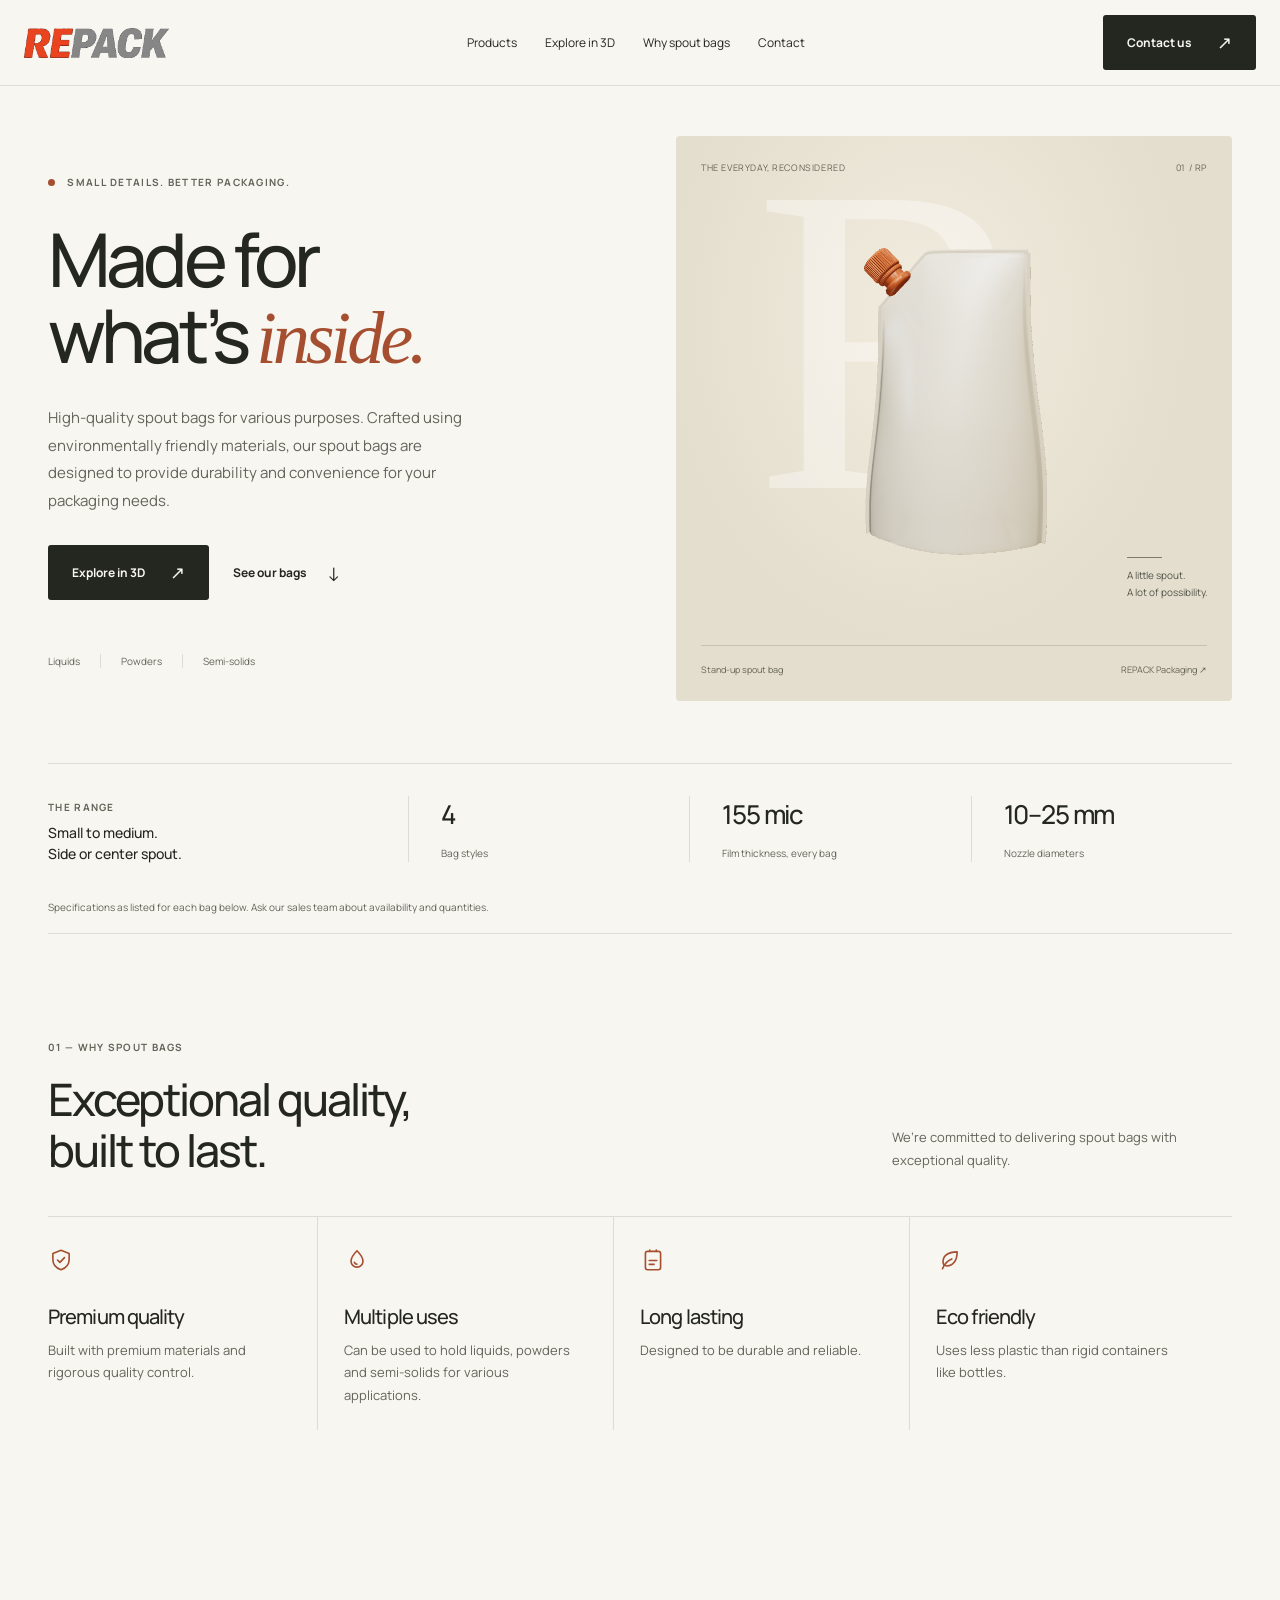
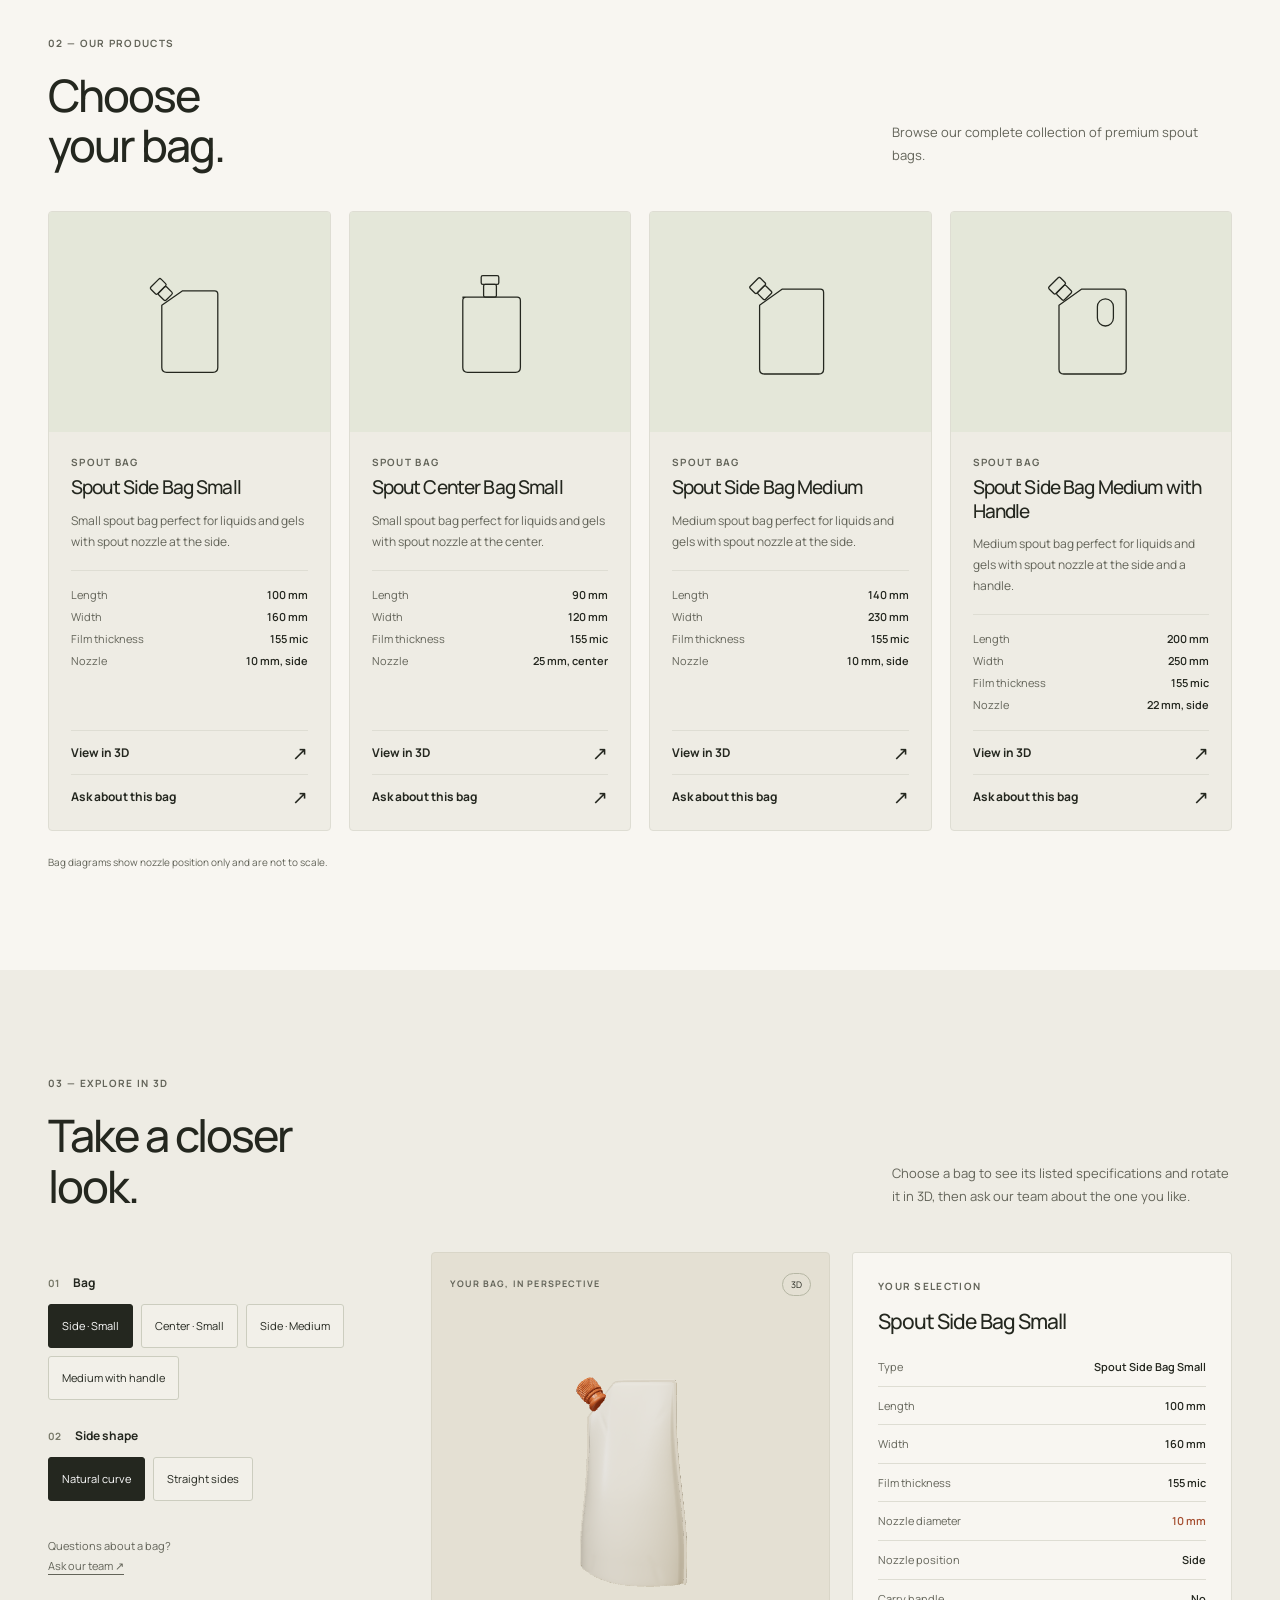
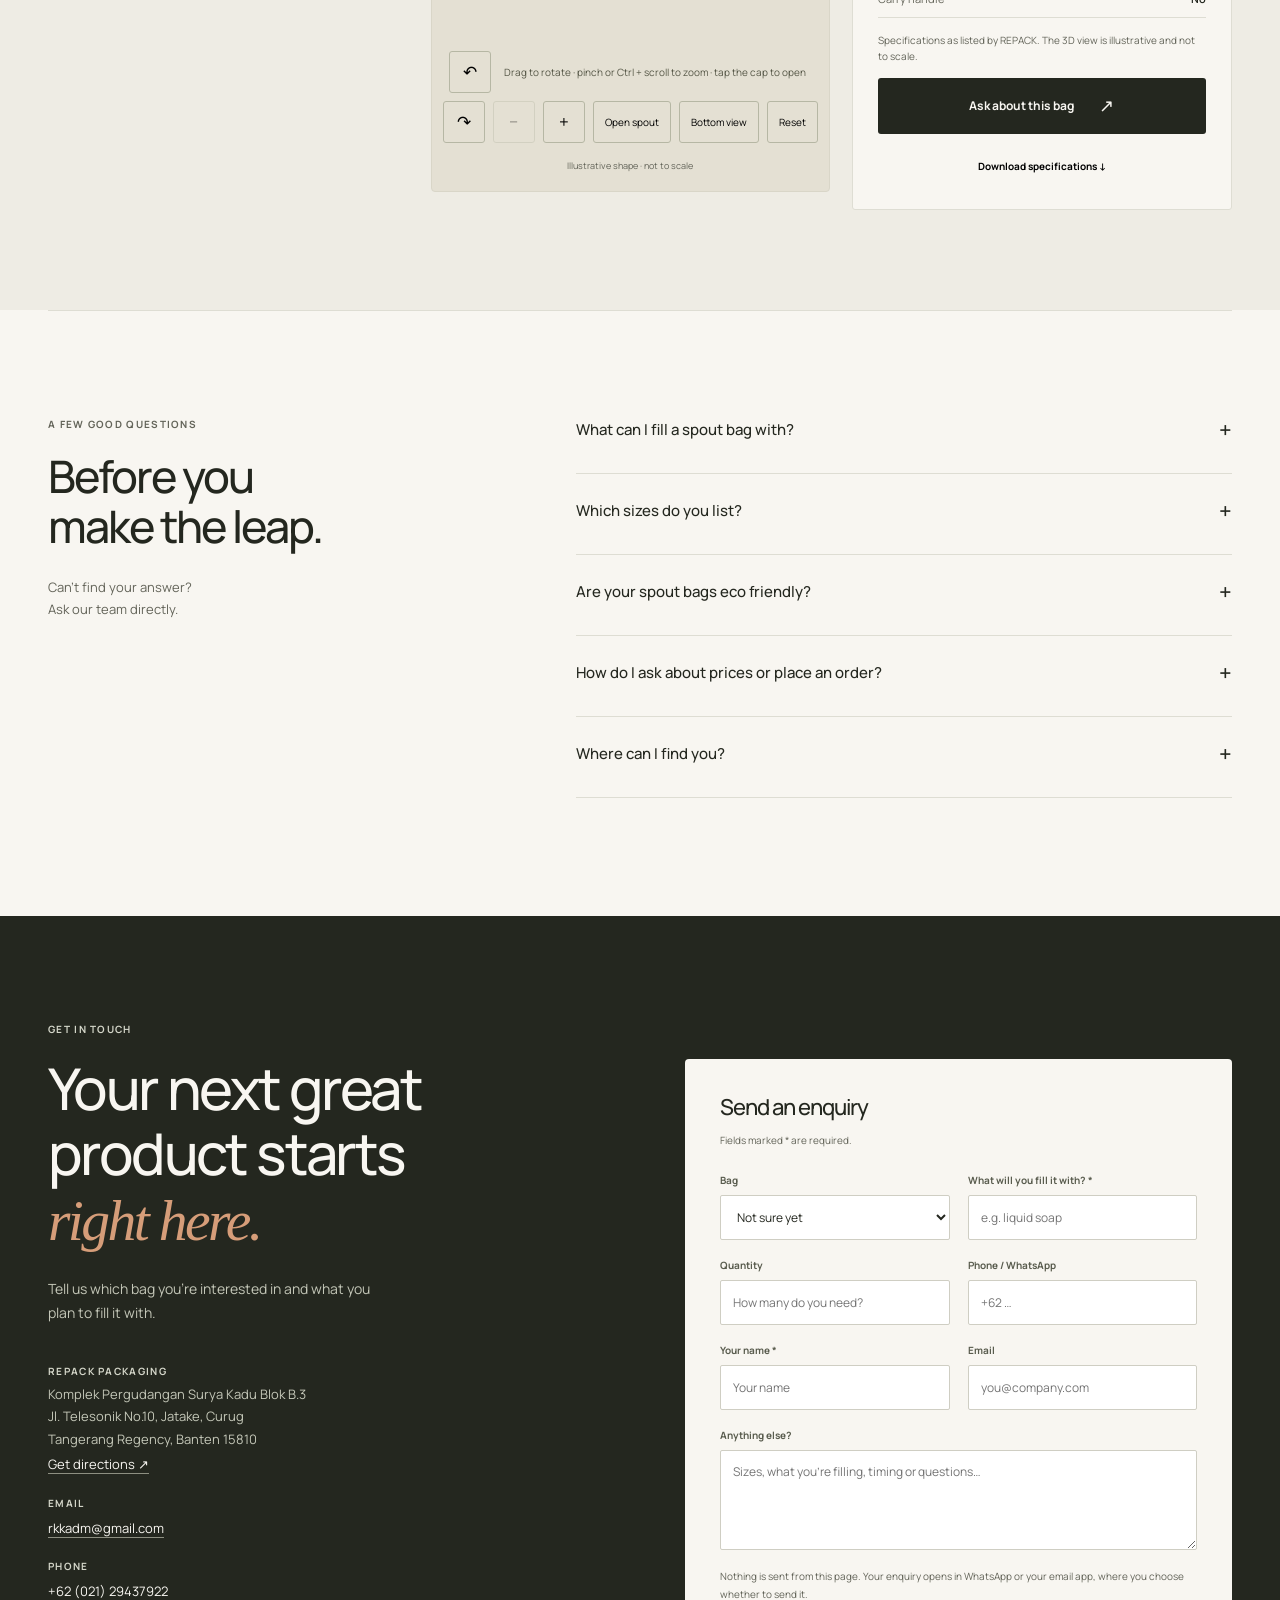
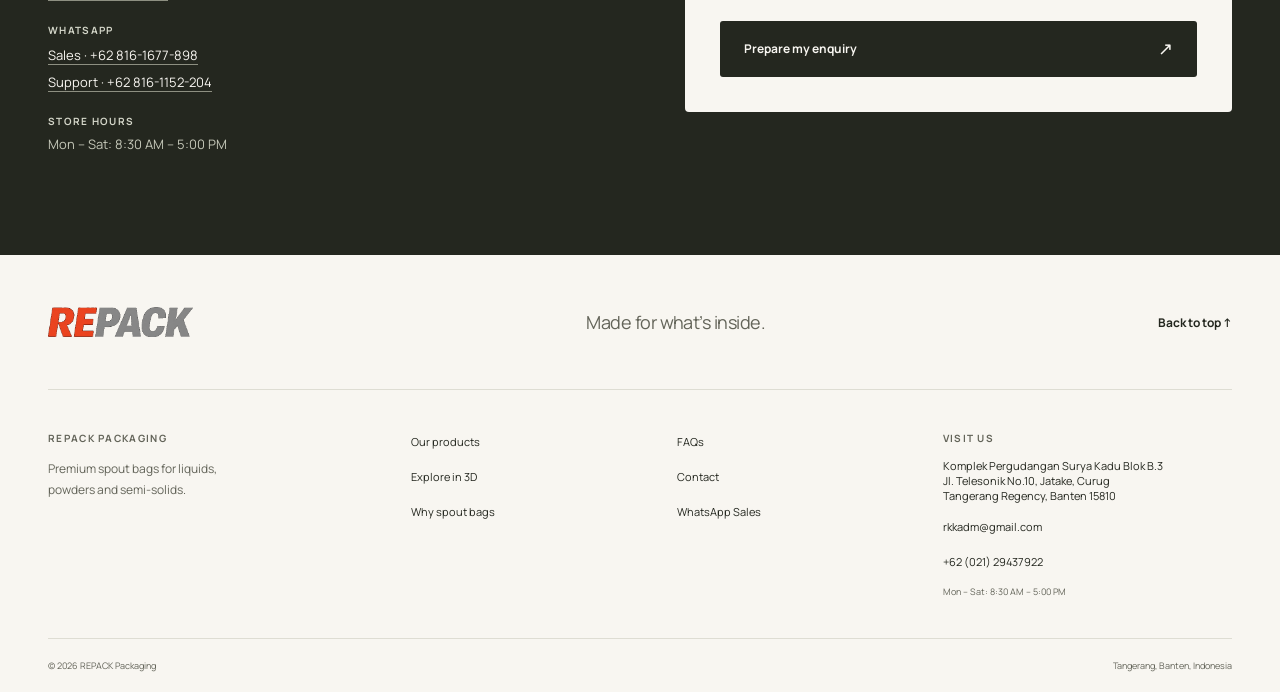
==== commit 779b13be: "Updated website content" ====
--- a/index.html
+++ b/index.html
@@ -1,56 +1,83 @@
 <!doctype html>
 <html lang="en">
 <head>
-<meta charset="utf-8"><title>Repack — Made for what’s inside.</title>
+<meta charset="utf-8"><title>REPACK — Premium Spout Bags</title>
 <meta name="viewport" content="width=device-width, initial-scale=1"><meta name="color-scheme" content="light">
-<meta name="description" content="Custom spout pouches for food, beverage and personal care. Explore your format and prepare your packaging brief.">
-<meta name="robots" content="noindex, nofollow"><meta property="og:title" content="Repack — Made for what’s inside.">
-<meta property="og:description" content="Custom spout pouches for food, beverage and personal care.">
+<meta name="description" content="Premium spout bags for liquids, powders and semi-solids. Four bag styles with side or center nozzles, from REPACK Packaging in Tangerang, Indonesia.">
+<meta name="robots" content="noindex, nofollow"><meta property="og:title" content="REPACK — Premium Spout Bags">
+<meta property="og:description" content="Premium spout bags for liquids, powders and semi-solids, from REPACK Packaging in Tangerang, Indonesia.">
 <link rel="icon" href="assets/repack-favicon.png" type="image/png"><link rel="preconnect" href="https://fonts.googleapis.com"><link rel="preconnect" href="https://fonts.gstatic.com" crossorigin>
 <link rel="stylesheet" href="https://fonts.googleapis.com/css2?family=Manrope:wght@400..800&display=swap"><link rel="stylesheet" href="css/styles.css">
 </head>
 <body id="top">
 <a class="skip-link" href="#main">Skip to content</a>
-<div class="preview-bar">Design preview <span>Sample products, projects and commercial figures</span></div>
 <header class="nav">
 <a href="#top" class="brand" aria-label="Repack home"><img src="assets/repack-logo.png" alt="Repack" width="146" height="30"></a>
-<nav class="nav-links" id="primary-nav" aria-label="Main navigation"><a href="#applications">Applications</a><a href="#configure">Configure</a><a href="#sustainability">Materials</a><a href="#specs">Resources</a></nav>
-<div class="nav-actions"><a href="#quote" class="btn btn-primary nav-cta">Start a project <span aria-hidden="true">↗</span></a><button class="menu-toggle" type="button" aria-expanded="false" aria-controls="primary-nav">Menu <span aria-hidden="true">+</span></button></div>
+<nav class="nav-links" id="primary-nav" aria-label="Main navigation"><a href="#products">Products</a><a href="#configure">Explore in 3D</a><a href="#why">Why spout bags</a><a href="#quote">Contact</a></nav>
+<div class="nav-actions"><a href="#quote" class="btn btn-primary nav-cta">Contact us <span aria-hidden="true">↗</span></a><button class="menu-toggle" type="button" aria-expanded="false" aria-controls="primary-nav">Menu <span aria-hidden="true">+</span></button></div>
 </header>
 <main id="main">
 <section class="hero section-wrap" aria-labelledby="hero-title">
-<div class="hero-copy"><span class="eyebrow" data-reveal><span class="status-dot"></span> Small details. Better packaging.</span><h1 id="hero-title" data-reveal>Made for<br>what’s <em>inside.</em></h1><p class="hero-description" data-reveal>Big ideas deserve a better pouch. Custom spout packaging for the things we eat, the rituals we love, and the brands we come back to.</p><div class="actions" data-reveal><a href="#configure" class="btn btn-primary">Build your pouch <span aria-hidden="true">↗</span></a><a href="#applications" class="text-link">Explore the possibilities <span aria-hidden="true">↓</span></a></div><div class="hero-footnote" data-reveal><span>Food & beverage</span><span>Beauty & personal care</span></div></div>
-<div class="hero-visual" aria-label="Spout pouch product illustration"><div class="visual-top"><span>THE EVERYDAY, RECONSIDERED</span><span>01 / RP</span></div><span class="hero-watermark" aria-hidden="true">R</span><div class="product-view hero-product" id="hero-product"><img class="pouch-fallback" src="assets/pouch-natural.svg" alt="Cream stand-up pouch with a copper corner spout" width="360" height="460"></div><span class="product-callout"><i></i>A little spout.<br>A lot of possibility.</span><div class="visual-bottom"><span>Stand-up spout pouch</span><span>Designed around your product ↗</span></div></div>
+<div class="hero-copy"><span class="eyebrow" data-reveal><span class="status-dot"></span> Small details. Better packaging.</span><h1 id="hero-title" data-reveal>Made for<br>what’s <em>inside.</em></h1><p class="hero-description" data-reveal>High-quality spout bags for various purposes. Crafted using environmentally friendly materials, our spout bags are designed to provide durability and convenience for your packaging needs.</p><div class="actions" data-reveal><a href="#configure" class="btn btn-primary">Explore in 3D <span aria-hidden="true">↗</span></a><a href="#products" class="text-link">See our bags <span aria-hidden="true">↓</span></a></div><div class="hero-footnote" data-reveal><span>Liquids</span><span>Powders</span><span>Semi-solids</span></div></div>
+<div class="hero-visual" aria-label="Spout bag product illustration"><div class="visual-top"><span>THE EVERYDAY, RECONSIDERED</span><span>01 / RP</span></div><span class="hero-watermark" aria-hidden="true">R</span><div class="product-view hero-product" id="hero-product"><img class="pouch-fallback" src="assets/pouch-natural.svg" alt="Cream stand-up spout bag with a copper corner spout" width="360" height="460"></div><span class="product-callout"><i></i>A little spout.<br>A lot of possibility.</span><div class="visual-bottom"><span>Stand-up spout bag</span><span>REPACK Packaging ↗</span></div></div>
 </section>
-<section class="capabilities section-wrap" aria-label="Illustrative capabilities"><div><span class="eyebrow">Room to make it yours</span><p>One format.<br>Endless applications.</p></div><div><strong>100 ml–3 L</strong><span>Volumes to explore</span></div><div><strong>5,000 units</strong><span>Example minimum order</span></div><div><strong>3–5 weeks</strong><span>Example production window</span></div><p class="capability-note">Planning examples only. Final quantities, materials and timing depend on your approved specification.</p></section>
-<section class="applications section-wrap section-space" id="applications">
-<div class="section-heading"><div><span class="eyebrow" data-reveal>01 — Find your fit</span><h2 data-reveal>Different products.<br>Same attention to detail.</h2></div><p data-reveal>From the first pour to the last refill, start with a format that fits the way your product is used.</p></div>
-<div class="application-grid">
-<article class="application-card" data-reveal><div class="application-art art-food"><span class="art-category">THE PANTRY EDIT</span><img src="assets/pouch-food.svg" alt="Illustrative terracotta sauce pouch design" width="360" height="460" loading="lazy"><span class="art-volume">500 ml / concept</span></div><div class="card-copy"><span class="eyebrow">Food & beverage</span><h3>Good taste. Great format.</h3><p>Sauces, purées and dressings, with a controlled pour and space for your brand.</p><a href="#configure" class="text-link" data-industry="food" data-product="sauce">Explore food pouches <span aria-hidden="true">↗</span></a></div></article>
-<article class="application-card" data-reveal><div class="application-art art-beauty"><span class="art-category">THE DAILY RITUAL</span><img src="assets/pouch-beauty.svg" alt="Illustrative lilac personal-care pouch design" width="360" height="460" loading="lazy"><span class="art-volume">250 ml / concept</span></div><div class="card-copy"><span class="eyebrow">Beauty & personal care</span><h3>A little everyday luxury.</h3><p>Lotions, creams and cleansing formulas in a format made for daily routines.</p><a href="#configure" class="text-link" data-industry="beauty" data-product="lotion">Explore personal care <span aria-hidden="true">↗</span></a></div></article>
-<article class="application-card" data-reveal><div class="application-art art-refill"><span class="art-category">FILL. USE. REPEAT.</span><img src="assets/pouch-refill.svg" alt="Illustrative olive refill pouch design" width="360" height="460" loading="lazy"><span class="art-volume">1 L / concept</span></div><div class="card-copy"><span class="eyebrow">Refill formats</span><h3>Keep the bottle. Rethink the refill.</h3><p>Explore generous fill volumes and material options for your next refill range.</p><a href="#configure" class="text-link" data-industry="beauty" data-product="refill">Explore refill pouches <span aria-hidden="true">↗</span></a></div></article>
-</div><p class="section-note">Packaging designs shown are illustrative concepts, not customer products.</p>
+<section class="capabilities section-wrap" aria-label="The range at a glance"><div><span class="eyebrow">The range</span><p>Small to medium.<br>Side or center spout.</p></div><div><strong>4</strong><span>Bag styles</span></div><div><strong>155 mic</strong><span>Film thickness, every bag</span></div><div><strong>10–25 mm</strong><span>Nozzle diameters</span></div><p class="capability-note">Specifications as listed for each bag below. Ask our sales team about availability and quantities.</p></section>
+<section class="why section-wrap section-space" id="why">
+<div class="section-heading"><div><span class="eyebrow" data-reveal>01 — Why spout bags</span><h2 data-reveal>Exceptional quality,<br>built to last.</h2></div><p data-reveal>We’re committed to delivering spout bags with exceptional quality.</p></div>
+<ul class="why-grid">
+<li data-reveal><svg width="26" height="26" viewBox="0 0 24 24" fill="none" stroke="currentColor" stroke-width="1.5" stroke-linecap="round" stroke-linejoin="round" aria-hidden="true"><path d="M12 3 4.5 6v5.5c0 4.4 3.1 8 7.5 9.5 4.4-1.5 7.5-5.1 7.5-9.5V6L12 3Z"/><path d="m8.8 12 2.2 2.2 4.2-4.4"/></svg><h3>Premium quality</h3><p>Built with premium materials and rigorous quality control.</p></li>
+<li data-reveal><svg width="26" height="26" viewBox="0 0 24 24" fill="none" stroke="currentColor" stroke-width="1.5" stroke-linecap="round" stroke-linejoin="round" aria-hidden="true"><path d="M12 3.5s5.5 5.6 5.5 9.6a5.5 5.5 0 0 1-11 0C6.5 9.1 12 3.5 12 3.5Z"/><path d="M9.6 14.2a2.6 2.6 0 0 0 2.4 1.7"/></svg><h3>Multiple uses</h3><p>Can be used to hold liquids, powders and semi-solids for various applications.</p></li>
+<li data-reveal><svg width="26" height="26" viewBox="0 0 24 24" fill="none" stroke="currentColor" stroke-width="1.5" stroke-linecap="round" stroke-linejoin="round" aria-hidden="true"><rect x="5" y="4" width="14" height="17" rx="2"/><path d="M9 4V2.8M15 4V2.8M8.5 12.5h7M8.5 16h4.5"/></svg><h3>Long lasting</h3><p>Designed to be durable and reliable.</p></li>
+<li data-reveal><svg width="26" height="26" viewBox="0 0 24 24" fill="none" stroke="currentColor" stroke-width="1.5" stroke-linecap="round" stroke-linejoin="round" aria-hidden="true"><path d="M19.5 4.5c-8.5.3-13 3.7-13 9.2 0 2.2 1.3 3.8 3.6 3.8 5.2 0 9.4-4.5 9.4-13Z"/><path d="M6 20c1.6-4.4 4.7-7.4 8.6-9"/></svg><h3>Eco friendly</h3><p>Uses less plastic than rigid containers like bottles.</p></li>
+</ul>
+</section>
+<section class="products section-wrap section-space" id="products">
+<div class="section-heading"><div><span class="eyebrow" data-reveal>02 — Our products</span><h2 data-reveal>Choose<br>your bag.</h2></div><p data-reveal>Browse our complete collection of premium spout bags.</p></div>
+<div class="product-grid">
+<article class="product-card" data-reveal data-bag="side-small" data-name="Spout Side Bag Small" data-short="Side · Small" data-length="100" data-width="160" data-thickness="155" data-nozzle="10" data-position="Side" data-handle="0">
+<div class="product-art"><svg viewBox="0 0 120 150" width="96" height="120" fill="none" stroke="currentColor" stroke-width="1.6" stroke-linejoin="round" stroke-linecap="round" role="img" aria-label="Bag with a side nozzle"><path d="M26 54 52 36h40q4 0 4 4v92q0 6-6 6H32q-6 0-6-6Z"/><g transform="translate(35 44) rotate(-45)"><rect x="-7" y="-13" width="14" height="13" rx="2"/><rect x="-9" y="-25" width="18" height="12" rx="2"/></g></svg></div>
+<div class="product-body"><span class="eyebrow">Spout bag</span><h3>Spout Side Bag Small</h3><p>Small spout bag perfect for liquids and gels with spout nozzle at the side.</p>
+<dl class="product-specs"><dt>Length</dt><dd>100 mm</dd><dt>Width</dt><dd>160 mm</dd><dt>Film thickness</dt><dd>155 mic</dd><dt>Nozzle</dt><dd>10 mm, side</dd></dl>
+<div class="product-links"><a href="#configure" class="text-link" data-bag-link="side-small">View in 3D <span aria-hidden="true">↗</span></a><a href="#quote" class="text-link" data-ask="side-small">Ask about this bag <span aria-hidden="true">↗</span></a></div></div></article>
+<article class="product-card" data-reveal data-bag="center-small" data-name="Spout Center Bag Small" data-short="Center · Small" data-length="90" data-width="120" data-thickness="155" data-nozzle="25" data-position="Center" data-handle="0">
+<div class="product-art"><svg viewBox="0 0 120 150" width="96" height="120" fill="none" stroke="currentColor" stroke-width="1.6" stroke-linejoin="round" stroke-linecap="round" role="img" aria-label="Bag with a center nozzle"><path d="M26 44h68q4 0 4 4v84q0 6-6 6H32q-6 0-6-6V48q0-4 4-4Z"/><rect x="52" y="28" width="16" height="16" rx="2"/><rect x="49" y="17" width="22" height="11" rx="2"/></svg></div>
+<div class="product-body"><span class="eyebrow">Spout bag</span><h3>Spout Center Bag Small</h3><p>Small spout bag perfect for liquids and gels with spout nozzle at the center.</p>
+<dl class="product-specs"><dt>Length</dt><dd>90 mm</dd><dt>Width</dt><dd>120 mm</dd><dt>Film thickness</dt><dd>155 mic</dd><dt>Nozzle</dt><dd>25 mm, center</dd></dl>
+<div class="product-links"><a href="#configure" class="text-link" data-bag-link="center-small">View in 3D <span aria-hidden="true">↗</span></a><a href="#quote" class="text-link" data-ask="center-small">Ask about this bag <span aria-hidden="true">↗</span></a></div></div></article>
+<article class="product-card" data-reveal data-bag="side-medium" data-name="Spout Side Bag Medium" data-short="Side · Medium" data-length="140" data-width="230" data-thickness="155" data-nozzle="10" data-position="Side" data-handle="0">
+<div class="product-art"><svg viewBox="0 0 120 150" width="96" height="120" fill="none" stroke="currentColor" stroke-width="1.6" stroke-linejoin="round" stroke-linecap="round" role="img" aria-label="Bag with a side nozzle"><path d="M22 54 50 34h48q4 0 4 4v96q0 6-6 6H28q-6 0-6-6Z"/><g transform="translate(33 43) rotate(-45)"><rect x="-7" y="-13" width="14" height="13" rx="2"/><rect x="-9" y="-25" width="18" height="12" rx="2"/></g></svg></div>
+<div class="product-body"><span class="eyebrow">Spout bag</span><h3>Spout Side Bag Medium</h3><p>Medium spout bag perfect for liquids and gels with spout nozzle at the side.</p>
+<dl class="product-specs"><dt>Length</dt><dd>140 mm</dd><dt>Width</dt><dd>230 mm</dd><dt>Film thickness</dt><dd>155 mic</dd><dt>Nozzle</dt><dd>10 mm, side</dd></dl>
+<div class="product-links"><a href="#configure" class="text-link" data-bag-link="side-medium">View in 3D <span aria-hidden="true">↗</span></a><a href="#quote" class="text-link" data-ask="side-medium">Ask about this bag <span aria-hidden="true">↗</span></a></div></div></article>
+<article class="product-card" data-reveal data-bag="side-medium-handle" data-name="Spout Side Bag Medium with Handle" data-short="Medium with handle" data-length="200" data-width="250" data-thickness="155" data-nozzle="22" data-position="Side" data-handle="1">
+<div class="product-art"><svg viewBox="0 0 120 150" width="96" height="120" fill="none" stroke="currentColor" stroke-width="1.6" stroke-linejoin="round" stroke-linecap="round" role="img" aria-label="Bag with a side nozzle and a carry handle"><path d="M20 54 48 34h52q4 0 4 4v96q0 6-6 6H26q-6 0-6-6Z"/><rect x="68" y="46" width="20" height="34" rx="10"/><g transform="translate(31 43) rotate(-45)"><rect x="-8" y="-13" width="16" height="13" rx="2"/><rect x="-10" y="-25" width="20" height="12" rx="2"/></g></svg></div>
+<div class="product-body"><span class="eyebrow">Spout bag</span><h3>Spout Side Bag Medium with Handle</h3><p>Medium spout bag perfect for liquids and gels with spout nozzle at the side and a handle.</p>
+<dl class="product-specs"><dt>Length</dt><dd>200 mm</dd><dt>Width</dt><dd>250 mm</dd><dt>Film thickness</dt><dd>155 mic</dd><dt>Nozzle</dt><dd>22 mm, side</dd></dl>
+<div class="product-links"><a href="#configure" class="text-link" data-bag-link="side-medium-handle">View in 3D <span aria-hidden="true">↗</span></a><a href="#quote" class="text-link" data-ask="side-medium-handle">Ask about this bag <span aria-hidden="true">↗</span></a></div></div></article>
+</div>
+<p class="section-note">Bag diagrams show nozzle position only and are not to scale.</p>
 </section>
 <section class="configurator section-space" id="configure"><div class="section-wrap">
-<div class="section-heading"><div><span class="eyebrow" data-reveal>02 — Make it yours</span><h2 data-reveal>Your product.<br>Your starting point.</h2></div><p data-reveal>Choose an application and volume. Explore a sample build, then take it into your project brief.</p></div>
-<noscript><p class="notice">Enable JavaScript to use the configurator, or download the packaging brief below.</p></noscript>
+<div class="section-heading"><div><span class="eyebrow" data-reveal>03 — Explore in 3D</span><h2 data-reveal>Take a closer<br>look.</h2></div><p data-reveal>Choose a bag to see its listed specifications and rotate it in 3D, then ask our team about the one you like.</p></div>
+<noscript><p class="notice">Enable JavaScript to use the 3D viewer. Specifications for every bag are listed above.</p></noscript>
 <div class="config-shell"><form class="config-choices" id="config-form">
-<fieldset class="config-group"><legend><span>01</span> Industry</legend><div class="pill-row"><label class="pill"><input type="radio" name="industry" value="food" checked><span>Food & beverage</span></label><label class="pill"><input type="radio" name="industry" value="beauty"><span>Personal care</span></label></div></fieldset>
-<fieldset class="config-group"><legend><span>02</span> Product</legend><div class="pill-row" id="product-options"></div></fieldset>
-<fieldset class="config-group"><legend><span>03</span> Fill volume</legend><div class="pill-row" id="volume-options"></div></fieldset>
-<fieldset class="config-group"><legend><span>04</span> Side shape</legend><div class="pill-row"><label class="pill"><input type="radio" name="sides" value="curved" checked><span>Natural curve</span></label><label class="pill"><input type="radio" name="sides" value="straight"><span>Straight sides</span></label></div></fieldset>
-<fieldset class="config-group"><legend><span>05</span> Carry handle</legend><div class="pill-row"><label class="pill"><input type="radio" name="handle" value="none" checked><span>No handle</span></label><label class="pill"><input type="radio" name="handle" value="opposite"><span>Add handle</span></label></div></fieldset>
-<p class="config-help">Something different in mind? <a href="#quote">Tell us about it ↗</a></p></form>
-<div class="config-preview"><div class="stage-top"><span class="eyebrow">Your pouch, in perspective</span><span class="view-badge">3D</span></div><div class="product-view" id="config-stage" role="group" aria-label="Interactive pouch preview. Drag to rotate, use the zoom buttons or pinch to zoom, and hold Shift while dragging to move the view when zoomed in."><img class="pouch-fallback" src="assets/pouch-natural.svg" alt="Illustrative spout pouch. Shape is representative, not to scale." width="360" height="460"></div><div class="rotation-controls" hidden><button type="button" data-rotate="-30" aria-label="Rotate pouch left">↶</button><span>Drag to rotate · pinch or Ctrl + scroll to zoom · tap the cap to open</span><button type="button" data-rotate="30" aria-label="Rotate pouch right">↷</button><button type="button" data-zoom="-1" aria-label="Zoom out">−</button><button type="button" data-zoom="1" aria-label="Zoom in">+</button><button type="button" data-spout="toggle" aria-pressed="false">Open spout</button><button type="button" data-view="bottom">Bottom view</button><button type="button" data-view="front">Reset</button></div><p class="preview-caption">Illustrative shape · folded bottom gusset · not a dimensional drawing</p></div>
-<div class="config-output"><span class="eyebrow">Your sample build</span><h3 id="spec-title" aria-live="polite" aria-atomic="true">Sauce & Condiment — 500 ml</h3><dl class="spec-list" id="spec-list"></dl><p class="spec-disclaimer">Example specification for discussion. Material, closure and fill compatibility require validation.</p><button type="button" class="btn btn-primary" id="use-spec">Use this build <span aria-hidden="true">↗</span></button><button type="button" class="text-link download-build" id="download-build">Download sample build ↓</button></div></div></div></section>
-<section class="project section-wrap section-space" id="projects"><div class="project-visual" data-reveal><span class="eyebrow">Illustrative project / 001</span><div class="project-pouches"><img src="assets/pouch-refill.svg" alt="Large refill pouch concept" width="360" height="460" loading="lazy"><img src="assets/pouch-beauty.svg" alt="Smaller personal-care pouch concept" width="360" height="460" loading="lazy"></div><span class="project-wordmark">EVERYDAY / AGAIN</span></div><div class="project-copy"><span class="eyebrow" data-reveal>A concept worth exploring</span><h2 data-reveal>A fresh take<br>on the daily refill.</h2><p data-reveal>Imagine a personal-care range with a reusable bottle and a pouch that makes replenishing it simple. A generous format. A considered pour. A little more room for the brand.</p><dl class="project-facts"><div><dt>The idea</dt><dd>Refillable body-care range</dd></div><div><dt>The format</dt><dd>1 L pouch with corner spout</dd></div><div><dt>The finish</dt><dd>Soft olive, minimal print</dd></div></dl><a href="#configure" class="text-link" data-industry="beauty" data-product="refill">Build a refill concept <span aria-hidden="true">↗</span></a><p class="section-note">Sample creative brief. No customer endorsement or measured results are implied.</p></div></section>
-<section class="process section-wrap section-space" id="process"><div class="section-heading"><div><span class="eyebrow" data-reveal>03 — A considered process</span><h2 data-reveal>From possibility<br>to production.</h2></div><p data-reveal>A clear path from your first idea to a pouch ready for your product. Timing is agreed after the specification is approved.</p></div><ol class="process-row"><li data-reveal><span class="step-number">01</span><h3>Start with the product</h3><p>Share your formula, fill volume, quantities and the way you want the pouch to work.</p><span class="step-tag">Brief & samples</span></li><li data-reveal><span class="step-number">02</span><h3>Get the details right</h3><p>Review the material, spout, artwork and compatibility before signing off the build.</p><span class="step-tag">Technical review</span></li><li data-reveal><span class="step-number">03</span><h3>Bring it to life</h3><p>Move from approved proof to print and conversion, with agreed quality checks.</p><span class="step-tag">Example: 3–5 weeks</span></li><li data-reveal><span class="step-number">04</span><h3>Ready for what’s next</h3><p>Confirm packing, documentation and freight. Shipping time is quoted separately.</p><span class="step-tag">Dispatch & delivery</span></li></ol></section>
-<section class="sustainability section-space" id="sustainability"><div class="section-wrap material-grid"><div><span class="eyebrow" data-reveal>04 — Material matters</span><h2 data-reveal>Consider every layer.</h2><p class="material-intro" data-reveal>The right structure starts with what your product needs. Explore protection, filling requirements and end-of-life options together.</p><div class="material-diagram" role="img" aria-label="Illustrative pouch layers: outer print surface, barrier layer and inner seal layer"><div><span>01</span> Print surface <small>Your brand, on the outside</small></div><div><span>02</span> Barrier layer <small>Protection to suit the product</small></div><div><span>03</span> Seal layer <small>The product-facing surface</small></div></div><p class="section-note">Conceptual layer diagram. Actual structures vary.</p></div><div class="material-cards"><article><span class="eyebrow">Option A</span><h3>Multi-material</h3><span class="material-formula">PET / AL / PE</span><p>An example combining polyester, aluminium and polyethylene. Barrier and sealing properties must be assessed against your filling process.</p><span class="material-bottom">Explore for demanding barrier requirements</span></article><article><span class="eyebrow">Option B</span><h3>Mono-material</h3><span class="material-formula">PE-based</span><p>A structure designed around one polymer family. Recyclability depends on the complete pack, local collection and recycling infrastructure.</p><span class="material-bottom">Explore for a considered refill format</span></article><a href="#quote" class="text-link">Include materials in your brief <span aria-hidden="true">↗</span></a></div></div></section>
-<section class="specs section-wrap section-space" id="specs"><div class="section-heading"><div><span class="eyebrow" data-reveal>05 — Useful from day one</span><h2 data-reveal>A good project<br>starts with a good brief.</h2></div><p data-reveal>Download our sample planning resources. Production dielines and approved technical data should be supplied for your final build.</p></div><div class="resource-grid"><a href="assets/resources/packaging-brief.txt" download><span class="resource-icon" aria-hidden="true">↙</span><span class="eyebrow">01 / Planning</span><h3>Packaging brief</h3><p>A practical checklist for your product, format and first production run.</p><span class="resource-meta">Sample template · TXT <b>Download ↓</b></span></a><a href="assets/resources/material-checklist.txt" download><span class="resource-icon" aria-hidden="true">↙</span><span class="eyebrow">02 / Technical review</span><h3>Material checklist</h3><p>The questions to ask about barrier performance, filling and compatibility.</p><span class="resource-meta">Discussion guide · TXT <b>Download ↓</b></span></a><a href="assets/resources/artwork-checklist.txt" download><span class="resource-icon" aria-hidden="true">↙</span><span class="eyebrow">03 / Design</span><h3>Artwork checklist</h3><p>Prepare your brand assets before the production dieline is issued.</p><span class="resource-meta">Sample checklist · TXT <b>Download ↓</b></span></a></div></section>
-<section class="faq section-wrap section-space" id="faq"><div><span class="eyebrow">A few good questions</span><h2>Before you<br>make the leap.</h2><p>Still finding your format?<br>Start with what you know.</p></div><div class="faq-list"><details><summary>What is the minimum order quantity?</summary><p>We have used 5,000 units as a planning example in this preview. Actual minimums depend on size, material, print method and closure, and need to be confirmed in your quote.</p></details><details><summary>Can I request a custom size or spout?</summary><p>Include your target dimensions, volume and dispensing requirements in the brief. The configurator shows representative starting points; availability needs technical confirmation.</p></details><details><summary>How long does production take?</summary><p>The sample production window is 3–5 weeks after artwork and specification approval. Sampling, compatibility testing and freight sit outside that example window.</p></details><details><summary>Are all pouches recyclable?</summary><p>No single answer applies to every pouch. The film, spout, cap, inks and local collection route all matter. Request an assessment for the complete pack and intended market.</p></details><details><summary>Can I see a sample before committing?</summary><p>Include “sample kit” in your project brief, along with the products and sizes you want to explore. Sample availability, cost and timing would be confirmed by the team.</p></details></div></section>
-<section class="quote section-space" id="quote"><div class="section-wrap quote-grid"><div class="quote-copy"><span class="eyebrow">Let’s make something work.</span><h2>Your next great<br>product starts<br><em>right here.</em></h2><p>Tell us what you’re making. We’ll turn the details into a clear starting brief.</p><div class="quote-note"><span class="status-dot"></span><span>Preview mode<br><small>Prepare and download a brief. Nothing is sent.</small></span></div></div><form class="quote-form" id="quote-form"><h3>A little about your project</h3><p class="form-intro">Fields marked * are required.</p><div class="grid-2"><div class="field"><label for="q-industry">Industry</label><select id="q-industry" name="industry"><option value="food">Food & beverage</option><option value="beauty">Beauty & personal care</option></select></div><div class="field"><label for="q-product">Product type *</label><input id="q-product" name="product" required maxlength="150" placeholder="e.g. hot sauce"></div><div class="field"><label for="q-volume">Fill volume</label><input id="q-volume" name="volume" maxlength="80" placeholder="e.g. 500 ml"></div><div class="field"><label for="q-quantity">Estimated quantity</label><input id="q-quantity" name="quantity" maxlength="80" placeholder="e.g. 5,000 units"></div><div class="field"><label for="q-name">Your name *</label><input id="q-name" name="name" required maxlength="150" autocomplete="name" placeholder="Alex Morgan"></div><div class="field"><label for="q-email">Email *</label><input id="q-email" name="email" type="email" required maxlength="200" autocomplete="email" placeholder="alex@example.com"></div></div><div class="field"><label for="q-details">Anything else?</label><textarea id="q-details" name="details" maxlength="5000" placeholder="Your formula, finish, sample request or launch plans…"></textarea></div><p class="privacy-note">This preview prepares your brief in your browser. Form details are not submitted or stored by this site.</p><button type="submit" class="btn btn-primary" id="quote-submit" disabled>Prepare my brief <span aria-hidden="true">↗</span></button><div class="form-result" id="quote-result" hidden><p id="quote-status" role="status"></p><button type="button" class="btn btn-secondary" id="download-brief">Download brief ↓</button></div><noscript><p>Enable JavaScript to prepare your brief, or use the <a href="assets/resources/packaging-brief.txt" download>downloadable template</a>.</p></noscript></form></div></section>
+<fieldset class="config-group"><legend><span>01</span> Bag</legend><div class="pill-row" id="bag-options"></div></fieldset>
+<fieldset class="config-group"><legend><span>02</span> Side shape</legend><div class="pill-row"><label class="pill"><input type="radio" name="sides" value="curved" checked><span>Natural curve</span></label><label class="pill"><input type="radio" name="sides" value="straight"><span>Straight sides</span></label></div></fieldset>
+<p class="config-help">Questions about a bag? <a href="#quote">Ask our team ↗</a></p></form>
+<div class="config-preview"><div class="stage-top"><span class="eyebrow">Your bag, in perspective</span><span class="view-badge">3D</span></div><div class="product-view" id="config-stage" role="group" aria-label="Interactive bag preview. Drag to rotate, use the zoom buttons or pinch to zoom, and hold Shift while dragging to move the view when zoomed in."><img class="pouch-fallback" src="assets/pouch-natural.svg" alt="Illustrative spout bag. Shape is representative, not to scale." width="360" height="460"></div><div class="rotation-controls" hidden><button type="button" data-rotate="-30" aria-label="Rotate bag left">↶</button><span>Drag to rotate · pinch or Ctrl + scroll to zoom · tap the cap to open</span><button type="button" data-rotate="30" aria-label="Rotate bag right">↷</button><button type="button" data-zoom="-1" aria-label="Zoom out">−</button><button type="button" data-zoom="1" aria-label="Zoom in">+</button><button type="button" data-spout="toggle" aria-pressed="false">Open spout</button><button type="button" data-view="bottom">Bottom view</button><button type="button" data-view="front">Reset</button></div><p class="preview-caption" id="preview-note">Illustrative shape · not to scale</p></div>
+<div class="config-output"><span class="eyebrow">Your selection</span><h3 id="spec-title" aria-live="polite" aria-atomic="true"></h3><dl class="spec-list" id="spec-list"></dl><p class="spec-disclaimer">Specifications as listed by REPACK. The 3D view is illustrative and not to scale.</p><button type="button" class="btn btn-primary" id="use-spec">Ask about this bag <span aria-hidden="true">↗</span></button><button type="button" class="text-link download-build" id="download-build">Download specifications ↓</button></div></div></div></section>
+<section class="faq section-wrap section-space" id="faq"><div><span class="eyebrow">A few good questions</span><h2>Before you<br>make the leap.</h2><p>Can’t find your answer?<br>Ask our team directly.</p></div><div class="faq-list"><details><summary>What can I fill a spout bag with?</summary><p>Our spout bags can hold liquids, powders and semi-solids for a range of applications.</p></details><details><summary>Which sizes do you list?</summary><p>Four bags: Spout Side Bag Small (100 × 160 mm), Spout Center Bag Small (90 × 120 mm), Spout Side Bag Medium (140 × 230 mm) and Spout Side Bag Medium with Handle (200 × 250 mm), given as length × width. All use 155 mic film. The nozzle is 10 mm on the two side bags without a handle, 22 mm on the handle bag and 25 mm on the center bag.</p></details><details><summary>Are your spout bags eco friendly?</summary><p>They’re crafted using environmentally friendly materials, and they use less plastic than rigid containers like bottles.</p></details><details><summary>How do I ask about prices or place an order?</summary><p>Send an enquiry with the form on this page, message our Sales team on WhatsApp, email rkkadm@gmail.com or call +62 (021) 29437922. We’re available Monday to Saturday, 8:30 AM – 5:00 PM.</p></details><details><summary>Where can I find you?</summary><p>REPACK Packaging, Komplek Pergudangan Surya Kadu Blok B.3, Jl. Telesonik No.10, Jatake, Curug, Tangerang Regency, Banten 15810. Use the directions link in the contact details to open the map.</p></details></div></section>
+<section class="quote section-space" id="quote"><div class="section-wrap quote-grid"><div class="quote-copy"><span class="eyebrow">Get in touch</span><h2>Your next great<br>product starts<br><em>right here.</em></h2><p>Tell us which bag you’re interested in and what you plan to fill it with.</p>
+<dl class="contact-list">
+<div><dt>REPACK Packaging</dt><dd>Komplek Pergudangan Surya Kadu Blok B.3<br>Jl. Telesonik No.10, Jatake, Curug<br>Tangerang Regency, Banten 15810<br><a href="https://www.google.com/maps/place/REPACK/@-6.203387,106.560956,16z/data=!4m6!3m5!1s0x2e69fc766be53ae3:0xa5bdc1f0430e40cd!8m2!3d-6.2033867!4d106.5609562" target="_blank" rel="noopener">Get directions ↗</a></dd></div>
+<div><dt>Email</dt><dd><a href="mailto:rkkadm@gmail.com" data-contact="email">rkkadm@gmail.com</a></dd></div>
+<div><dt>Phone</dt><dd><a href="tel:+622129437922">+62 (021) 29437922</a></dd></div>
+<div><dt>WhatsApp</dt><dd><a href="https://wa.me/628161677898" data-contact="whatsapp-sales" target="_blank" rel="noopener">Sales · +62 816-1677-898</a><br><a href="https://wa.me/628161152204" data-contact="whatsapp-support" target="_blank" rel="noopener">Support · +62 816-1152-204</a></dd></div>
+<div><dt>Store hours</dt><dd>Mon – Sat: 8:30 AM – 5:00 PM</dd></div>
+</dl></div>
+<form class="quote-form" id="quote-form"><h3>Send an enquiry</h3><p class="form-intro">Fields marked * are required.</p><div class="grid-2"><div class="field"><label for="q-bag">Bag</label><select id="q-bag" name="bag"></select></div><div class="field"><label for="q-product">What will you fill it with? *</label><input id="q-product" name="product" required maxlength="150" placeholder="e.g. liquid soap"></div><div class="field"><label for="q-quantity">Quantity</label><input id="q-quantity" name="quantity" maxlength="80" placeholder="How many do you need?"></div><div class="field"><label for="q-phone">Phone / WhatsApp</label><input id="q-phone" name="phone" type="tel" maxlength="40" autocomplete="tel" placeholder="+62 …"></div><div class="field"><label for="q-name">Your name *</label><input id="q-name" name="name" required maxlength="150" autocomplete="name" placeholder="Your name"></div><div class="field"><label for="q-email">Email</label><input id="q-email" name="email" type="email" maxlength="200" autocomplete="email" placeholder="you@company.com"></div></div><div class="field"><label for="q-details">Anything else?</label><textarea id="q-details" name="details" maxlength="5000" placeholder="Sizes, what you’re filling, timing or questions…"></textarea></div><p class="privacy-note">Nothing is sent from this page. Your enquiry opens in WhatsApp or your email app, where you choose whether to send it.</p><button type="submit" class="btn btn-primary" id="quote-submit" disabled>Prepare my enquiry <span aria-hidden="true">↗</span></button><div class="form-result" id="quote-result" hidden><p id="quote-status" role="status"></p><div class="result-actions"><a class="btn btn-primary" id="send-whatsapp" href="#" target="_blank" rel="noopener">Send via WhatsApp <span aria-hidden="true">↗</span></a><a class="btn btn-secondary" id="send-email" href="#">Email it <span aria-hidden="true">↗</span></a><button type="button" class="text-link" id="download-brief">Download a copy ↓</button></div></div><noscript><p>Enable JavaScript to prepare your enquiry, or contact us directly using the details on this page.</p></noscript></form></div></section>
 </main>
-<footer class="site-footer section-wrap"><div class="footer-top"><a class="brand" href="#top"><img src="assets/repack-logo.png" alt="Repack" width="146" height="30" loading="lazy"></a><p>Made for what’s inside.</p><a href="#top" class="text-link">Back to top ↑</a></div><div class="footer-grid"><div><span class="eyebrow">A better place to start</span><p>Custom spout pouches for food,<br>beverage and personal care.</p></div><nav aria-label="Footer"><a href="#applications">Applications</a><a href="#configure">Configure your pouch</a><a href="#process">Our process</a></nav><nav aria-label="Resources"><a href="#sustainability">Materials</a><a href="#specs">Downloads</a><a href="#faq">FAQs</a></nav><div><span class="eyebrow">Example contact</span><span>hello@repack.example</span><span>Melbourne, Australia</span><small>Placeholder details for design review.</small></div></div><div class="footer-bottom"><span>© 2026 Repack · Design preview</span><span>Sample content throughout · Enquiries are not sent</span></div></footer>
+<footer class="site-footer section-wrap"><div class="footer-top"><a class="brand" href="#top"><img src="assets/repack-logo.png" alt="Repack" width="146" height="30" loading="lazy"></a><p>Made for what’s inside.</p><a href="#top" class="text-link">Back to top ↑</a></div><div class="footer-grid"><div><span class="eyebrow">REPACK Packaging</span><p>Premium spout bags for liquids,<br>powders and semi-solids.</p></div><nav aria-label="Footer"><a href="#products">Our products</a><a href="#configure">Explore in 3D</a><a href="#why">Why spout bags</a></nav><nav aria-label="Help"><a href="#faq">FAQs</a><a href="#quote">Contact</a><a href="https://wa.me/628161677898" target="_blank" rel="noopener">WhatsApp Sales</a></nav><div><span class="eyebrow">Visit us</span><span>Komplek Pergudangan Surya Kadu Blok B.3<br>Jl. Telesonik No.10, Jatake, Curug<br>Tangerang Regency, Banten 15810</span><a href="mailto:rkkadm@gmail.com">rkkadm@gmail.com</a><a href="tel:+622129437922">+62 (021) 29437922</a><small>Mon – Sat: 8:30 AM – 5:00 PM</small></div></div><div class="footer-bottom"><span>© 2026 REPACK Packaging</span><span>Tangerang, Banten, Indonesia</span></div></footer>
 <script type="importmap">{"imports":{"three":"./js/vendor/three.module.min.js","three/addons/":"./js/vendor/"}}</script>
 <script type="module" src="js/orbit.js"></script><script src="js/configurator.js"></script><script src="js/motion.js"></script><script src="js/site.js"></script>
 </body></html>
--- a/css/styles.css
+++ b/css/styles.css
@@ -1,25 +1,188 @@
 :root{--bg:#f8f6f1;--ink:#24271f;--muted:#636459;--border:#deddd3;--accent:#a54e30;--surface:#eeece4;--olive:#e4e7d9;--max:1320px;--ease:cubic-bezier(.2,.7,.2,1);color-scheme:light}
-*{box-sizing:border-box}html{scroll-behavior:smooth;scroll-padding-top:105px}body{margin:0;background:var(--bg);color:var(--ink);font-family:Manrope,Arial,sans-serif;-webkit-font-smoothing:antialiased}button,input,select,textarea{font:inherit}button,a,input,select,textarea,summary{-webkit-tap-highlight-color:transparent}a{color:inherit;text-decoration:none}button{cursor:pointer}img{display:block;max-width:100%;height:auto}button,a{touch-action:manipulation}button:focus-visible,a:focus-visible,summary:focus-visible,input:focus-visible,select:focus-visible,textarea:focus-visible{outline:3px solid var(--accent);outline-offset:4px}[hidden]{display:none!important}h1,h2,h3,p{margin-top:0}h1,h2,h3{font-weight:500;letter-spacing:-.045em}h2{font-size:clamp(32px,3.5vw,50px);line-height:1.13;margin:18px 0 24px}h3{font-size:22px;line-height:1.25}p{font-size:15px;line-height:1.75;color:var(--muted)}em{font-family:Georgia,serif;font-weight:400;color:var(--accent)}.section-wrap{width:min(var(--max),calc(100% - 96px));margin-inline:auto}.section-space{padding-block:100px}.eyebrow{font-size:10px;line-height:1.6;font-weight:700;letter-spacing:.13em;text-transform:uppercase;color:var(--muted)}.status-dot{display:inline-block;width:7px;height:7px;border-radius:50%;background:var(--accent);margin-right:9px}.btn{display:inline-flex;gap:25px;align-items:center;justify-content:center;min-height:48px;padding:15px 23px;border:1px solid transparent;border-radius:3px;font-size:12px;font-weight:700;line-height:1.3;transition:background .2s,color .2s,transform .2s}.btn span{font-size:18px;font-weight:400}.btn-primary{background:var(--ink);color:var(--bg)}.btn-primary:hover{background:var(--accent)}.btn-secondary{background:transparent;border-color:var(--border);color:var(--ink)}.btn-secondary:hover{border-color:var(--ink)}.text-link{display:inline-flex;align-items:center;gap:20px;min-height:44px;font-size:12px;font-weight:700;background:none;border:0;padding:7px 0}.text-link span{font-size:19px;font-weight:400;transition:transform .2s}.text-link:hover{color:var(--accent)}.text-link:hover span{transform:translate(2px,-2px)}.skip-link{position:fixed;top:8px;left:8px;z-index:100;background:var(--ink);color:#fff;padding:14px;transform:translateY(-160%)}.skip-link:focus{transform:none}.preview-bar{padding:8px 24px;text-align:center;font-size:10px;letter-spacing:.035em;background:#e8e4d9;color:#575749}.preview-bar span{margin-left:14px;padding-left:14px;border-left:1px solid #a5a598}.nav{position:sticky;top:0;z-index:20;min-height:86px;padding:12px max(24px,calc((100vw - 1320px)/2));display:flex;align-items:center;justify-content:space-between;gap:20px;background:rgba(248,246,241,.96);border-bottom:1px solid var(--border);backdrop-filter:blur(16px)}.brand{display:inline-flex;align-items:center;flex-shrink:0}.brand img{display:block;width:auto;height:30px}.nav-links{display:flex;gap:28px}.nav-links a{font-size:12px;padding:14px 0}.nav-links a:hover{color:var(--accent)}.nav-actions{display:flex;align-items:center;gap:12px}.menu-toggle{display:none;border:1px solid var(--border);background:none;border-radius:3px;min-height:44px;padding:10px 12px;font-size:12px}.menu-toggle span{margin-left:10px}.hero{display:grid;grid-template-columns:1.04fr 1fr;gap:50px;align-items:center;padding-block:48px 60px}.hero-copy{padding-block:35px}.hero h1{font-size:clamp(52px,5.8vw,84px);line-height:1.03;margin:30px 0 27px;letter-spacing:-.065em}.hero h1 em{letter-spacing:-.055em}.hero-description{max-width:440px;font-size:15px;line-height:1.85}.actions{display:flex;align-items:center;flex-wrap:wrap;gap:14px 24px;margin-top:30px}.hero-footnote{display:flex;flex-wrap:wrap;gap:10px 20px;margin-top:54px;font-size:10px;color:var(--muted)}.hero-footnote span+span{border-left:1px solid var(--border);padding-left:20px}.hero-visual{position:relative;min-height:565px;overflow:hidden;border-radius:4px;background:radial-gradient(ellipse at 45% 32%,#f2ecdf,transparent 60%),#e4dece}.visual-top,.visual-bottom{position:absolute;z-index:2;left:25px;right:25px;display:flex;justify-content:space-between;gap:15px;color:#666557;font-size:9px;letter-spacing:.065em}.visual-top{top:25px}.visual-bottom{bottom:25px;border-top:1px solid #c7c1b0;padding-top:17px;letter-spacing:0}.hero-watermark{position:absolute;left:14%;top:1%;font:440px/.9 Georgia,serif;color:rgba(255,255,255,.35);letter-spacing:-.12em}.product-view{position:relative;overflow:hidden;min-width:0}.product-view canvas{display:block;position:absolute;inset:0;width:100%;height:100%;opacity:0}.product-view.is-ready canvas{opacity:1}.pouch-fallback{width:100%;height:100%;object-fit:contain;position:absolute;inset:0}.product-view.is-ready .pouch-fallback{visibility:hidden}.hero-product{position:absolute;inset:45px 20px 55px}.product-callout{position:absolute;right:24px;bottom:100px;z-index:2;font-size:10px;line-height:1.7;color:#535548}.product-callout i{display:block;width:35px;height:1px;background:#7d7c68;margin-bottom:9px}.capabilities{display:grid;grid-template-columns:1.3fr 1fr 1fr 1fr;gap:20px;align-items:center;border-top:1px solid var(--border);border-bottom:1px solid var(--border);padding-block:30px 18px}.capabilities p{margin:6px 0 0;font-size:14px;font-weight:500;color:var(--ink);line-height:1.5}.capabilities>div:not(:first-child){border-left:1px solid var(--border);padding-left:32px}.capabilities strong{display:block;font-size:26px;letter-spacing:-.045em;font-weight:500;margin-bottom:8px}.capabilities>div>span:not(.eyebrow){font-size:10px;color:var(--muted)}.capabilities .capability-note{grid-column:1/-1;font-size:10px;color:var(--muted);font-weight:400;padding-top:10px}.section-heading{display:flex;align-items:flex-end;justify-content:space-between;gap:55px;margin-bottom:40px}.section-heading h2{margin-bottom:0}.section-heading>p{max-width:340px;font-size:13px;margin-bottom:4px}.application-grid{display:grid;grid-template-columns:repeat(3,minmax(0,1fr));gap:25px}.application-art{height:340px;position:relative;overflow:hidden;border-radius:3px}.art-food{background:#e9c3ac}.art-beauty{background:#e0dce5}.art-refill{background:#dce1c9}.application-art img{position:absolute;height:87%;width:100%;object-fit:contain;bottom:10px;transition:transform .65s var(--ease);transform:rotate(-6deg)}.application-card:nth-child(2) img{transform:rotate(5deg)}.application-card:hover img{transform:rotate(0) translateY(-6px)}.art-category,.art-volume{position:absolute;z-index:1;left:20px;font-size:9px;letter-spacing:.1em;color:#4e4c42}.art-category{top:20px}.art-volume{bottom:18px;left:auto;right:20px;letter-spacing:0}.card-copy{padding-top:23px}.card-copy h3{margin:10px 0 12px}.card-copy p{font-size:13px;max-width:340px;min-height:48px}.card-copy .text-link{justify-content:space-between;width:100%;border-bottom:1px solid var(--border);padding-bottom:16px}.section-note{font-size:10px;line-height:1.6;margin:23px 0 0;color:var(--muted)}.configurator{background:var(--surface)}.config-shell{display:grid;grid-template-columns:.95fr 1.05fr 1fr;gap:22px;align-items:start}.config-choices{padding:22px 12px 0 0;display:flex;flex-direction:column;gap:27px}.config-group{border:0;margin:0;padding:0;min-width:0}.config-group legend{font-size:12px;font-weight:700;padding:0 0 13px}.config-group legend>span{color:#777868;margin-right:12px;font-size:10px}.pill-row{display:flex;flex-wrap:wrap;gap:8px}.pill{position:relative}.pill input{position:absolute;width:1px;height:1px;opacity:0}.pill span{display:flex;align-items:center;justify-content:center;min-height:44px;padding:11px 13px;border:1px solid #cccdbf;border-radius:3px;font-size:11px;background:rgba(248,246,241,.4);cursor:pointer;transition:background .2s,border-color .2s}.pill span:hover{border-color:var(--ink)}.pill input:checked+span{background:var(--ink);border-color:var(--ink);color:#fff}.pill input:focus-visible+span{outline:3px solid var(--accent);outline-offset:3px}.config-help{font-size:11px;line-height:1.8;margin-top:8px}.config-help a{display:block;text-decoration:underline;text-underline-offset:4px}.config-preview{background:#e4e0d3;border:1px solid #d9d6c8;border-radius:4px;overflow:hidden}.stage-top{display:flex;justify-content:space-between;align-items:center;gap:10px;padding:20px 18px}.stage-top .eyebrow{font-size:9px}.view-badge{border:1px solid #b6b7a4;border-radius:20px;font-size:9px;padding:4px 8px}.config-preview .product-view{height:335px;touch-action:pan-y;cursor:grab}.config-preview .product-view.is-dragging{cursor:grabbing}.rotation-controls{display:flex;align-items:center;justify-content:center;gap:8px;padding:0 10px}.rotation-controls button{border:1px solid #b6b7a4;border-radius:3px;background:transparent;min-width:42px;min-height:42px;font-size:17px}.rotation-controls button:last-child{font-size:10px;padding:0 10px}.rotation-controls span{font-size:10px;padding-inline:5px;color:#565747}.preview-caption{font-size:9px;text-align:center;margin:15px 8px 18px}.config-output{background:var(--bg);border:1px solid var(--border);padding:25px;display:flex;flex-direction:column;gap:14px;border-radius:3px}.config-output h3{font-size:21px;margin:0}.spec-list{display:grid;grid-template-columns:.85fr 1fr;margin:0}.spec-list dt,.spec-list dd{font-size:11px;line-height:1.6;border-bottom:1px solid var(--border);padding-block:10px;margin:0}.spec-list dt{color:var(--muted);padding-right:12px}.spec-list dd{text-align:right;font-weight:600}.spec-list .is-accent{color:var(--accent)}.spec-disclaimer{font-size:10px;line-height:1.6;margin:0}.download-build{justify-content:center;font-size:10px;min-height:36px}.project{display:grid;grid-template-columns:1.1fr 1fr;gap:80px;align-items:center}.project-visual{background:#d9ddca;min-height:510px;position:relative;overflow:hidden;padding:30px;border-radius:3px}.project-pouches{position:absolute;inset:55px 10px 65px;display:flex;align-items:center;justify-content:center}.project-pouches img{width:62%;max-height:100%;object-fit:contain;transform:rotate(-12deg)}.project-pouches img+img{width:50%;margin-left:-17%;transform:rotate(12deg) translateY(25px)}.project-wordmark{position:absolute;bottom:30px;left:30px;font-size:clamp(20px,2.7vw,36px);letter-spacing:-.06em;font-weight:600;color:#48523b}.project-copy>p{font-size:14px}.project-facts{margin:27px 0}.project-facts>div{display:flex;justify-content:space-between;gap:20px;padding:13px 0;border-top:1px solid var(--border);font-size:11px}.project-facts dt{color:var(--muted)}.project-facts dd{margin:0;text-align:right}.project-copy .section-note{font-size:10px}.process{border-top:1px solid var(--border)}.process-row{list-style:none;display:grid;grid-template-columns:repeat(4,minmax(0,1fr));gap:32px;padding:0;margin:55px 0 0}.process-row li{border-top:1px solid #b9bbaa;padding-top:24px;display:flex;flex-direction:column;align-items:flex-start}.step-number{font-size:37px;font-weight:400;letter-spacing:-.07em;color:#8a907b;margin-bottom:30px}.process-row h3{font-size:18px;margin-bottom:12px}.process-row p{font-size:12px;flex:1}.step-tag{display:block;font-size:9px;letter-spacing:.02em;border:1px solid var(--border);border-radius:30px;padding:6px 11px;margin-top:12px}.sustainability{background:#e4e7dc}.material-grid{display:grid;grid-template-columns:1.1fr 1fr;gap:90px}.material-intro{max-width:470px;font-size:14px}.material-diagram{margin-top:40px;padding:10px 24px 0 0}.material-diagram>div{position:relative;min-height:90px;background:#b4bca4;padding:20px 25px;font-size:15px;border:1px solid #9fa990;box-shadow:0 10px 20px #3d463412;transform:skewY(-5deg);border-radius:4px}.material-diagram>div:nth-child(2){margin-top:-10px;margin-left:20px;background:#cbd0bf}.material-diagram>div:nth-child(3){margin-top:-10px;margin-left:40px;background:#eff0e7}.material-diagram span{font-size:10px;margin-right:25px}.material-diagram small{display:block;margin-top:8px;margin-left:43px;font-size:10px}.material-cards{display:flex;flex-direction:column;gap:18px}.material-cards article{padding:27px 30px;background:rgba(248,246,241,.7);border:1px solid #c5cbb8;border-radius:3px}.material-cards h3{margin:10px 0 15px;font-size:25px}.material-formula{display:block;font-size:11px;letter-spacing:.05em;margin-bottom:14px;color:var(--accent)}.material-cards p{font-size:12px;margin-bottom:20px}.material-bottom{display:block;font-size:10px;border-top:1px solid #cbd0bf;padding-top:13px}.resource-grid{display:grid;grid-template-columns:repeat(3,minmax(0,1fr));gap:22px}.resource-grid>a{padding:26px;border:1px solid var(--border);border-radius:3px;display:flex;flex-direction:column;align-items:flex-start;transition:background .2s}.resource-grid>a:hover{background:var(--surface)}.resource-icon{font-size:35px;color:var(--accent);margin-bottom:30px}.resource-grid h3{margin:12px 0}.resource-grid p{font-size:12px;flex:1}.resource-meta{display:flex;justify-content:space-between;gap:14px;width:100%;border-top:1px solid var(--border);padding-top:18px;margin-top:20px;font-size:9px;color:var(--muted)}.resource-meta b{font-weight:600;color:var(--ink)}.faq{border-top:1px solid var(--border);display:grid;grid-template-columns:.8fr 1.2fr;gap:90px}.faq>div>p{font-size:13px}.faq-list details{border-bottom:1px solid var(--border);padding:0 0 18px;margin-bottom:18px}.faq-list summary{list-style:none;cursor:pointer;display:flex;justify-content:space-between;gap:25px;padding:8px 0;font-size:15px;font-weight:500;min-height:44px}.faq-list summary::-webkit-details-marker{display:none}.faq-list summary:after{content:'+';font-size:22px;line-height:1}.faq-list details[open] summary:after{content:'−'}.faq-list details p{font-size:13px;padding-top:8px;max-width:530px;margin:0}.quote{background:var(--ink);color:var(--bg)}.quote-grid{display:grid;grid-template-columns:1fr 1fr;gap:90px;align-items:center}.quote-copy h2{font-size:clamp(38px,4.5vw,65px)}.quote-copy em{color:#d69d79}.quote-copy>.eyebrow{color:#d4d6c9}.quote-copy>p{max-width:350px;color:#c4c7b8;font-size:14px}.quote-note{display:flex;align-items:flex-start;margin-top:40px;font-size:11px;line-height:1.8}.quote-note .status-dot{background:#c4cfaa;margin-top:6px}.quote-note small{color:#bfc4af;font-size:10px}.quote-form{background:var(--bg);padding:35px;color:var(--ink);border-radius:4px}.quote-form h3{font-size:22px;margin-bottom:10px}.form-intro{font-size:10px;margin-bottom:24px}.grid-2{display:grid;grid-template-columns:1fr 1fr;gap:18px}.field{display:flex;flex-direction:column;gap:8px;min-width:0}.field label{font-size:10px;font-weight:700;color:#595c4e}.field input,.field select,.field textarea{width:100%;min-width:0;min-height:45px;border:1px solid #cfcec3;border-radius:2px;padding:12px;font-size:12px;background:#fff;color:var(--ink)}.field textarea{height:100px;resize:vertical}.quote-form>.field{margin-top:18px}.privacy-note{font-size:10px;margin:18px 0}.quote-form>.btn{width:100%;justify-content:space-between}.form-result{margin-top:20px;border-top:1px solid var(--border);padding-top:18px}.form-result p{font-size:12px}.footer-top{display:flex;align-items:center;justify-content:space-between;gap:25px;padding:45px 0;border-bottom:1px solid var(--border)}.footer-top p{margin:0;font-size:18px;letter-spacing:-.03em}.footer-grid{display:grid;grid-template-columns:1.4fr 1fr 1fr 1.2fr;gap:25px;padding:40px 0}.footer-grid>div,.footer-grid nav{display:flex;flex-direction:column;gap:12px;font-size:11px}.footer-grid p{font-size:12px;margin:0}.footer-grid a{padding-block:4px}.footer-grid a:hover{color:var(--accent)}.footer-grid small{font-size:9px;color:var(--muted)}.footer-bottom{display:flex;justify-content:space-between;gap:20px;border-top:1px solid var(--border);padding:20px 0;font-size:9px;color:var(--muted)}
-/* Content stays visible without JavaScript or when motion is reduced. */
-.reveal-pending{opacity:0;transform:translateY(16px)}[data-reveal]{transition:opacity .65s var(--ease),transform .65s var(--ease)}
+*{box-sizing:border-box}
+html{scroll-behavior:smooth;scroll-padding-top:105px}
+body{margin:0;background:var(--bg);color:var(--ink);font-family:Manrope,Arial,sans-serif;-webkit-font-smoothing:antialiased}
+button,input,select,textarea{font:inherit}
+button,a,input,select,textarea,summary{-webkit-tap-highlight-color:transparent}
+a{color:inherit;text-decoration:none}
+button{cursor:pointer}
+img{display:block;max-width:100%;height:auto}
+button,a{touch-action:manipulation}
+button:focus-visible,a:focus-visible,summary:focus-visible,input:focus-visible,select:focus-visible,textarea:focus-visible{outline:3px solid var(--accent);outline-offset:4px}
+[hidden]{display:none!important}
+h1,h2,h3,p{margin-top:0}
+h1,h2,h3{font-weight:500;letter-spacing:-.045em}
+h2{font-size:clamp(32px,3.5vw,50px);line-height:1.13;margin:18px 0 24px}
+h3{font-size:22px;line-height:1.25}
+p{font-size:15px;line-height:1.75;color:var(--muted)}
+em{font-family:Georgia,serif;font-weight:400;color:var(--accent)}
+.section-wrap{width:min(var(--max),calc(100% - 96px));margin-inline:auto}
+.section-space{padding-block:100px}
+.eyebrow{font-size:10px;line-height:1.6;font-weight:700;letter-spacing:.13em;text-transform:uppercase;color:var(--muted)}
+.status-dot{display:inline-block;width:7px;height:7px;border-radius:50%;background:var(--accent);margin-right:9px}
+.btn{display:inline-flex;gap:25px;align-items:center;justify-content:center;min-height:48px;padding:15px 23px;border:1px solid transparent;border-radius:3px;font-size:12px;font-weight:700;line-height:1.3;transition:background .2s,color .2s,transform .2s}
+.btn span{font-size:18px;font-weight:400}
+.btn-primary{background:var(--ink);color:var(--bg)}
+.btn-primary:hover{background:var(--accent)}
+.btn-secondary{background:transparent;border-color:var(--border);color:var(--ink)}
+.btn-secondary:hover{border-color:var(--ink)}
+.text-link{display:inline-flex;align-items:center;gap:20px;min-height:44px;font-size:12px;font-weight:700;background:none;border:0;padding:7px 0}
+.text-link span{font-size:19px;font-weight:400;transition:transform .2s}
+.text-link:hover{color:var(--accent)}
+.text-link:hover span{transform:translate(2px,-2px)}
+.skip-link{position:fixed;top:8px;left:8px;z-index:100;background:var(--ink);color:#fff;padding:14px;transform:translateY(-160%)}
+.skip-link:focus{transform:none}
+.nav{position:sticky;top:0;z-index:20;min-height:86px;padding:12px max(24px,calc((100vw - 1320px)/2));display:flex;align-items:center;justify-content:space-between;gap:20px;background:rgba(248,246,241,.96);border-bottom:1px solid var(--border);backdrop-filter:blur(16px)}
+.brand{display:inline-flex;align-items:center;flex-shrink:0}
+.brand img{display:block;width:auto;height:30px}
+.nav-links{display:flex;gap:28px}
+.nav-links a{font-size:12px;padding:14px 0}
+.nav-links a:hover{color:var(--accent)}
+.nav-actions{display:flex;align-items:center;gap:12px}
+.menu-toggle{display:none;border:1px solid var(--border);background:none;border-radius:3px;min-height:44px;padding:10px 12px;font-size:12px}
+.menu-toggle span{margin-left:10px}
+.hero{display:grid;grid-template-columns:1.04fr 1fr;gap:50px;align-items:center;padding-block:48px 60px}
+.hero-copy{padding-block:35px}
+.hero h1{font-size:clamp(52px,5.8vw,84px);line-height:1.03;margin:30px 0 27px;letter-spacing:-.065em}
+.hero h1 em{letter-spacing:-.055em}
+.hero-description{max-width:440px;font-size:15px;line-height:1.85}
+.actions{display:flex;align-items:center;flex-wrap:wrap;gap:14px 24px;margin-top:30px}
+.hero-footnote{display:flex;flex-wrap:wrap;gap:10px 20px;margin-top:54px;font-size:10px;color:var(--muted)}
+.hero-footnote span+span{border-left:1px solid var(--border);padding-left:20px}
+.hero-visual{position:relative;min-height:565px;overflow:hidden;border-radius:4px;background:radial-gradient(ellipse at 45% 32%,#f2ecdf,transparent 60%),#e4dece}
+.visual-top,.visual-bottom{position:absolute;z-index:2;left:25px;right:25px;display:flex;justify-content:space-between;gap:15px;color:#666557;font-size:9px;letter-spacing:.065em}
+.visual-top{top:25px}
+.visual-bottom{bottom:25px;border-top:1px solid #c7c1b0;padding-top:17px;letter-spacing:0}
+.hero-watermark{position:absolute;left:14%;top:1%;font:440px/.9 Georgia,serif;color:rgba(255,255,255,.35);letter-spacing:-.12em}
+.product-view{position:relative;overflow:hidden;min-width:0}
+.product-view canvas{display:block;position:absolute;inset:0;width:100%;height:100%;opacity:0}
+.product-view.is-ready canvas{opacity:1}
+.pouch-fallback{width:100%;height:100%;object-fit:contain;position:absolute;inset:0}
+.product-view.is-ready .pouch-fallback{visibility:hidden}
+.hero-product{position:absolute;inset:45px 20px 55px}
+.product-callout{position:absolute;right:24px;bottom:100px;z-index:2;font-size:10px;line-height:1.7;color:#535548}
+.product-callout i{display:block;width:35px;height:1px;background:#7d7c68;margin-bottom:9px}
+.capabilities{display:grid;grid-template-columns:1.3fr 1fr 1fr 1fr;gap:20px;align-items:center;border-top:1px solid var(--border);border-bottom:1px solid var(--border);padding-block:30px 18px}
+.capabilities p{margin:6px 0 0;font-size:14px;font-weight:500;color:var(--ink);line-height:1.5}
+.capabilities>div:not(:first-child){border-left:1px solid var(--border);padding-left:32px}
+.capabilities strong{display:block;font-size:26px;letter-spacing:-.045em;font-weight:500;margin-bottom:8px}
+.capabilities>div>span:not(.eyebrow){font-size:10px;color:var(--muted)}
+.capabilities .capability-note{grid-column:1/-1;font-size:10px;color:var(--muted);font-weight:400;padding-top:10px}
+.section-heading{display:flex;align-items:flex-end;justify-content:space-between;gap:55px;margin-bottom:40px}
+.section-heading h2{margin-bottom:0}
+.section-heading>p{max-width:340px;font-size:13px;margin-bottom:4px}
+.section-note{font-size:10px;line-height:1.6;margin:23px 0 0;color:var(--muted)}
+.configurator{background:var(--surface)}
+.config-shell{display:grid;grid-template-columns:.95fr 1.05fr 1fr;gap:22px;align-items:start}
+.config-choices{padding:22px 12px 0 0;display:flex;flex-direction:column;gap:27px}
+.config-group{border:0;margin:0;padding:0;min-width:0}
+.config-group legend{font-size:12px;font-weight:700;padding:0 0 13px}
+.config-group legend>span{color:#777868;margin-right:12px;font-size:10px}
+.pill-row{display:flex;flex-wrap:wrap;gap:8px}
+.pill{position:relative}
+.pill input{position:absolute;width:1px;height:1px;opacity:0}
+.pill span{display:flex;align-items:center;justify-content:center;min-height:44px;padding:11px 13px;border:1px solid #cccdbf;border-radius:3px;font-size:11px;background:rgba(248,246,241,.4);cursor:pointer;transition:background .2s,border-color .2s}
+.pill span:hover{border-color:var(--ink)}
+.pill input:checked+span{background:var(--ink);border-color:var(--ink);color:#fff}
+.pill input:focus-visible+span{outline:3px solid var(--accent);outline-offset:3px}
+.config-help{font-size:11px;line-height:1.8;margin-top:8px}
+.config-help a{display:block;text-decoration:underline;text-underline-offset:4px}
+.config-preview{background:#e4e0d3;border:1px solid #d9d6c8;border-radius:4px;overflow:hidden}
+.stage-top{display:flex;justify-content:space-between;align-items:center;gap:10px;padding:20px 18px}
+.stage-top .eyebrow{font-size:9px}
+.view-badge{border:1px solid #b6b7a4;border-radius:20px;font-size:9px;padding:4px 8px}
+.config-preview .product-view{height:335px;touch-action:pan-y;cursor:grab}
+.config-preview .product-view.is-dragging{cursor:grabbing}
+.rotation-controls{display:flex;align-items:center;justify-content:center;gap:8px;padding:0 10px}
+.rotation-controls button{border:1px solid #b6b7a4;border-radius:3px;background:transparent;min-width:42px;min-height:42px;font-size:17px}
+.rotation-controls button:last-child{font-size:10px;padding:0 10px}
+.rotation-controls span{font-size:10px;padding-inline:5px;color:#565747}
+.preview-caption{font-size:9px;text-align:center;margin:15px 8px 18px}
+.config-output{background:var(--bg);border:1px solid var(--border);padding:25px;display:flex;flex-direction:column;gap:14px;border-radius:3px}
+.config-output h3{font-size:21px;margin:0}
+.spec-list{display:grid;grid-template-columns:.85fr 1fr;margin:0}
+.spec-list dt,.spec-list dd{font-size:11px;line-height:1.6;border-bottom:1px solid var(--border);padding-block:10px;margin:0}
+.spec-list dt{color:var(--muted);padding-right:12px}
+.spec-list dd{text-align:right;font-weight:600}
+.spec-list .is-accent{color:var(--accent)}
+.spec-disclaimer{font-size:10px;line-height:1.6;margin:0}
+.download-build{justify-content:center;font-size:10px;min-height:36px}
+.faq{border-top:1px solid var(--border);display:grid;grid-template-columns:.8fr 1.2fr;gap:90px}
+.faq>div>p{font-size:13px}
+.faq-list details{border-bottom:1px solid var(--border);padding:0 0 18px;margin-bottom:18px}
+.faq-list summary{list-style:none;cursor:pointer;display:flex;justify-content:space-between;gap:25px;padding:8px 0;font-size:15px;font-weight:500;min-height:44px}
+.faq-list summary::-webkit-details-marker{display:none}
+.faq-list summary:after{content:'+';font-size:22px;line-height:1}
+.faq-list details[open] summary:after{content:'−'}
+.faq-list details p{font-size:13px;padding-top:8px;max-width:530px;margin:0}
+.quote{background:var(--ink);color:var(--bg)}
+.quote-grid{display:grid;grid-template-columns:1fr 1fr;gap:90px;align-items:center}
+.quote-copy h2{font-size:clamp(38px,4.5vw,65px)}
+.quote-copy em{color:#d69d79}
+.quote-copy>.eyebrow{color:#d4d6c9}
+.quote-copy>p{max-width:350px;color:#c4c7b8;font-size:14px}
+.quote-form{background:var(--bg);padding:35px;color:var(--ink);border-radius:4px}
+.quote-form h3{font-size:22px;margin-bottom:10px}
+.form-intro{font-size:10px;margin-bottom:24px}
+.grid-2{display:grid;grid-template-columns:1fr 1fr;gap:18px}
+.field{display:flex;flex-direction:column;gap:8px;min-width:0}
+.field label{font-size:10px;font-weight:700;color:#595c4e}
+.field input,.field select,.field textarea{width:100%;min-width:0;min-height:45px;border:1px solid #cfcec3;border-radius:2px;padding:12px;font-size:12px;background:#fff;color:var(--ink)}
+.field textarea{height:100px;resize:vertical}
+.quote-form>.field{margin-top:18px}
+.privacy-note{font-size:10px;margin:18px 0}
+.quote-form>.btn{width:100%;justify-content:space-between}
+.form-result{margin-top:20px;border-top:1px solid var(--border);padding-top:18px}
+.form-result p{font-size:12px}
+.footer-top{display:flex;align-items:center;justify-content:space-between;gap:25px;padding:45px 0;border-bottom:1px solid var(--border)}
+.footer-top p{margin:0;font-size:18px;letter-spacing:-.03em}
+.footer-grid{display:grid;grid-template-columns:1.4fr 1fr 1fr 1.2fr;gap:25px;padding:40px 0}
+.footer-grid>div,.footer-grid nav{display:flex;flex-direction:column;gap:12px;font-size:11px}
+.footer-grid p{font-size:12px;margin:0}
+.footer-grid a{padding-block:4px}
+.footer-grid a:hover{color:var(--accent)}
+.footer-grid small{font-size:9px;color:var(--muted)}
+.footer-bottom{display:flex;justify-content:space-between;gap:20px;border-top:1px solid var(--border);padding:20px 0;font-size:9px;color:var(--muted)}
+.reveal-pending{opacity:0;transform:translateY(16px)}
+[data-reveal]{transition:opacity .65s var(--ease),transform .65s var(--ease)}
 @media(min-width:1500px){.hero-visual{min-height:620px}}
-@media(max-width:1100px){.section-wrap{width:calc(100% - 56px)}.nav{padding-inline:28px}.nav-links{gap:18px}.hero{gap:25px}.hero-visual{min-height:520px}.hero h1{font-size:64px}.config-shell{grid-template-columns:1fr 1fr;gap:24px}.config-output{grid-column:1/-1;display:grid;grid-template-columns:1fr 1fr;column-gap:30px}.config-output>.eyebrow,.config-output>h3{grid-column:1}.spec-list{grid-column:2;grid-row:1/6}.config-output>.btn,.config-output>.download-build{grid-column:1}.application-art{height:290px}.project,.material-grid,.faq,.quote-grid{gap:40px}.capabilities strong{font-size:22px}.capabilities>div:not(:first-child){padding-left:20px}.quote-form{padding:26px}}
-@media(max-width:800px){.section-space{padding-block:70px}.nav{min-height:74px}.menu-toggle{display:block}.nav-links{display:none;position:absolute;top:100%;left:0;right:0;background:var(--bg);border-bottom:1px solid var(--border);padding:16px 28px;box-shadow:0 10px 15px #24271f0a}.nav-links.is-open{display:flex;flex-direction:column;gap:4px}.nav-links a{padding:13px 0}.hero{grid-template-columns:1fr 1fr;gap:22px}.hero h1{font-size:52px}.hero-description{font-size:13px}.hero-visual{min-height:500px}.visual-top{font-size:8px;left:16px;right:16px}.visual-top>span:last-child{display:none}.visual-bottom{left:16px;right:16px}.visual-bottom>span:last-child{display:none}.hero-product{inset:50px 0}.hero-watermark{left:0;font-size:350px}.product-callout{right:16px;bottom:85px}.hero-footnote{margin-top:30px}.hero-footnote span+span{border:0;padding:0}.capabilities{grid-template-columns:repeat(2,1fr);gap:25px}.capabilities>div:not(:first-child){border:0;padding:0}.capabilities>div:nth-child(even){padding-left:25px;border-left:1px solid var(--border)}.section-heading{gap:30px}.section-heading>p{max-width:260px}.application-grid{gap:16px}.application-art{height:240px}.card-copy h3{font-size:19px}.card-copy p{font-size:12px;min-height:65px}.card-copy .text-link{font-size:10px;gap:5px}.art-category{font-size:8px;left:12px}.art-volume{font-size:8px;right:12px}.project-visual{min-height:430px;padding:22px}.project-wordmark{left:22px;font-size:23px}.process-row{grid-template-columns:repeat(2,1fr)}.material-grid{grid-template-columns:1fr 1fr;gap:30px}.material-cards article{padding:22px}.material-diagram{padding-right:0}.material-diagram>div{padding:16px;font-size:13px}.material-diagram small{margin-left:0}.resource-grid{gap:14px}.resource-grid>a{padding:20px}.resource-meta{flex-direction:column}.quote-grid{grid-template-columns:1fr 1.2fr;gap:30px}.quote-copy h2{font-size:42px}.quote-form{padding:23px}.grid-2{grid-template-columns:1fr}.footer-grid{grid-template-columns:1fr 1fr}.footer-top p{font-size:15px}}
-@media(max-width:600px){html{scroll-padding-top:90px}.section-wrap{width:calc(100% - 40px)}.preview-bar{font-size:9px;padding:7px 10px}.preview-bar span{display:none}.nav{padding:10px 20px;gap:10px;min-height:70px}.brand img{height:24px}.nav-actions{gap:8px}.nav-cta{font-size:10px;padding:12px;min-height:42px;gap:8px}.nav-cta span{font-size:15px}.menu-toggle{font-size:0;padding:9px;min-width:40px;min-height:42px}.menu-toggle span{font-size:22px;margin:0}.menu-toggle:before{content:'☰';font-size:17px}.menu-toggle span{display:none}.hero{grid-template-columns:1fr;padding-block:20px 30px;gap:22px}.hero-copy{padding:20px 0 0}.hero h1{font-size:clamp(48px,12.7vw,72px);margin-top:24px}.hero-description{font-size:14px;max-width:100%;line-height:1.75}.actions{margin-top:24px;gap:12px 20px}.actions .text-link{font-size:11px}.hero-footnote{gap:12px;font-size:9px;margin-top:24px}.hero-footnote span+span{border-left:1px solid var(--border);padding-left:12px}.hero-visual{min-height:410px}.hero-watermark{font-size:345px;left:18%;top:0}.hero-product{inset:26px 0 37px}.visual-top{top:18px}.visual-top>span:last-child{display:block}.visual-bottom{bottom:18px}.product-callout{font-size:9px;bottom:72px;right:18px}.capabilities{padding-top:25px;gap:22px}.capabilities strong{font-size:24px}.capabilities .eyebrow{font-size:9px}.capabilities p{font-size:12px}.capabilities>div>span:not(.eyebrow){font-size:9px}.section-space{padding-block:60px}.section-heading{display:block;margin-bottom:30px}.section-heading>p{max-width:none;margin:20px 0 0;font-size:13px}.section-heading h2{font-size:34px}.application-grid{grid-template-columns:1fr;gap:35px}.application-art{height:355px}.application-art img{height:90%;bottom:6px}.art-category{font-size:9px;left:20px}.art-volume{font-size:9px;right:20px}.card-copy{padding-top:20px}.card-copy h3{font-size:24px}.card-copy p{font-size:13px;min-height:0}.card-copy .text-link{font-size:12px}.config-shell{grid-template-columns:1fr;gap:24px}.config-choices{padding-top:0;gap:24px}.pill span{font-size:12px}.config-help{margin:0}.config-preview .product-view{height:320px}.config-output{grid-column:auto;display:flex;padding:24px}.spec-list dt,.spec-list dd{font-size:12px}.project{grid-template-columns:1fr;gap:30px}.project-visual{min-height:420px}.project-wordmark{font-size:27px}.project h2{font-size:36px}.project-facts{margin-block:22px}.process-row{grid-template-columns:1fr;gap:28px;margin-top:35px}.process-row li{display:grid;grid-template-columns:45px 1fr;column-gap:18px;padding-top:20px}.step-number{grid-column:1;grid-row:1/4;font-size:30px;margin:0}.process-row h3{grid-column:2;font-size:20px}.process-row p{grid-column:2;font-size:13px}.step-tag{grid-column:2;justify-self:start;margin:0}.material-grid{grid-template-columns:1fr;gap:35px}.material-grid h2{font-size:36px}.material-diagram{margin-bottom:25px;padding-right:20px}.material-diagram>div{font-size:15px}.material-diagram small{margin-left:38px}.resource-grid{grid-template-columns:1fr;gap:16px}.resource-grid>a{padding:25px}.resource-icon{margin-bottom:20px}.resource-grid h3{font-size:24px}.resource-meta{flex-direction:row}.faq{grid-template-columns:1fr;gap:20px}.faq-list summary{font-size:14px}.quote-grid{grid-template-columns:1fr;gap:32px}.quote-copy h2{font-size:48px}.quote-copy>p{max-width:none}.quote-note{margin-top:25px}.quote-form{padding:23px}.grid-2{grid-template-columns:1fr}.field input,.field textarea,.field select{font-size:16px}.footer-top{flex-wrap:wrap;padding:30px 0;gap:15px}.footer-top>.brand img{height:26px}.footer-top p{display:none}.footer-grid{gap:30px 20px;padding-block:30px}.footer-grid>div:first-child{grid-column:1/-1}.footer-grid>div:last-child{grid-column:1/-1}.footer-bottom{flex-direction:column;gap:8px;font-size:9px}}
-@media(prefers-reduced-motion:reduce){html{scroll-behavior:auto}*,*:before,*:after{animation:none!important;transition:none!important}.reveal-pending{opacity:1;transform:none}.application-card img{transform:none!important}}
+@media(max-width:1100px){.section-wrap{width:calc(100% - 56px)}.nav{padding-inline:28px}.nav-links{gap:18px}.hero{gap:25px}.hero-visual{min-height:520px}.hero h1{font-size:64px}.config-shell{grid-template-columns:1fr 1fr;gap:24px}.config-output{grid-column:1/-1;display:grid;grid-template-columns:1fr 1fr;column-gap:30px}.config-output>.eyebrow,.config-output>h3{grid-column:1}.spec-list{grid-column:2;grid-row:1/6}.config-output>.btn,.config-output>.download-build{grid-column:1}.faq,.quote-grid{gap:40px}.capabilities strong{font-size:22px}.capabilities>div:not(:first-child){padding-left:20px}.quote-form{padding:26px}}
+@media(max-width:800px){.section-space{padding-block:70px}.nav{min-height:74px}.menu-toggle{display:block}.nav-links{display:none;position:absolute;top:100%;left:0;right:0;background:var(--bg);border-bottom:1px solid var(--border);padding:16px 28px;box-shadow:0 10px 15px #24271f0a}.nav-links.is-open{display:flex;flex-direction:column;gap:4px}.nav-links a{padding:13px 0}.hero{grid-template-columns:1fr 1fr;gap:22px}.hero h1{font-size:52px}.hero-description{font-size:13px}.hero-visual{min-height:500px}.visual-top{font-size:8px;left:16px;right:16px}.visual-top>span:last-child{display:none}.visual-bottom{left:16px;right:16px}.visual-bottom>span:last-child{display:none}.hero-product{inset:50px 0}.hero-watermark{left:0;font-size:350px}.product-callout{right:16px;bottom:85px}.hero-footnote{margin-top:30px}.hero-footnote span+span{border:0;padding:0}.capabilities{grid-template-columns:repeat(2,1fr);gap:25px}.capabilities>div:not(:first-child){border:0;padding:0}.capabilities>div:nth-child(even){padding-left:25px;border-left:1px solid var(--border)}.section-heading{gap:30px}.section-heading>p{max-width:260px}.quote-grid{grid-template-columns:1fr 1.2fr;gap:30px}.quote-copy h2{font-size:42px}.quote-form{padding:23px}.grid-2{grid-template-columns:1fr}.footer-grid{grid-template-columns:1fr 1fr}.footer-top p{font-size:15px}}
+@media(max-width:600px){html{scroll-padding-top:90px}.section-wrap{width:calc(100% - 40px)}.nav{padding:10px 20px;gap:10px;min-height:70px}.brand img{height:24px}.nav-actions{gap:8px}.nav-cta{font-size:10px;padding:12px;min-height:42px;gap:8px}.nav-cta span{font-size:15px}.menu-toggle{font-size:0;padding:9px;min-width:40px;min-height:42px}.menu-toggle span{font-size:22px;margin:0}.menu-toggle:before{content:'☰';font-size:17px}.menu-toggle span{display:none}.hero{grid-template-columns:1fr;padding-block:20px 30px;gap:22px}.hero-copy{padding:20px 0 0}.hero h1{font-size:clamp(48px,12.7vw,72px);margin-top:24px}.hero-description{font-size:14px;max-width:100%;line-height:1.75}.actions{margin-top:24px;gap:12px 20px}.actions .text-link{font-size:11px}.hero-footnote{gap:12px;font-size:9px;margin-top:24px}.hero-footnote span+span{border-left:1px solid var(--border);padding-left:12px}.hero-visual{min-height:410px}.hero-watermark{font-size:345px;left:18%;top:0}.hero-product{inset:26px 0 37px}.visual-top{top:18px}.visual-top>span:last-child{display:block}.visual-bottom{bottom:18px}.product-callout{font-size:9px;bottom:72px;right:18px}.capabilities{padding-top:25px;gap:22px}.capabilities strong{font-size:24px}.capabilities .eyebrow{font-size:9px}.capabilities p{font-size:12px}.capabilities>div>span:not(.eyebrow){font-size:9px}.section-space{padding-block:60px}.section-heading{display:block;margin-bottom:30px}.section-heading>p{max-width:none;margin:20px 0 0;font-size:13px}.section-heading h2{font-size:34px}.config-shell{grid-template-columns:1fr;gap:24px}.config-choices{padding-top:0;gap:24px}.pill span{font-size:12px}.config-help{margin:0}.config-preview .product-view{height:320px}.config-output{grid-column:auto;display:flex;padding:24px}.spec-list dt,.spec-list dd{font-size:12px}.faq{grid-template-columns:1fr;gap:20px}.faq-list summary{font-size:14px}.quote-grid{grid-template-columns:1fr;gap:32px}.quote-copy h2{font-size:48px}.quote-copy>p{max-width:none}.quote-form{padding:23px}.grid-2{grid-template-columns:1fr}.field input,.field textarea,.field select{font-size:16px}.footer-top{flex-wrap:wrap;padding:30px 0;gap:15px}.footer-top>.brand img{height:26px}.footer-top p{display:none}.footer-grid{gap:30px 20px;padding-block:30px}.footer-grid>div:first-child{grid-column:1/-1}.footer-grid>div:last-child{grid-column:1/-1}.footer-bottom{flex-direction:column;gap:8px;font-size:9px}}
+@media(prefers-reduced-motion:reduce){html{scroll-behavior:auto}*,*:before,*:after{animation:none!important;transition:none!important}.reveal-pending{opacity:1;transform:none}}
 .rotation-controls{flex-wrap:wrap}
 .rotation-controls button[data-view]{font-size:10px;padding-inline:11px}
-/* Echo the product-card motion in the featured project artwork. */
-.project-pouches img{transition:transform .65s var(--ease);will-change:transform}
-.project-visual:hover .project-pouches img:first-child{transform:rotate(-5deg) translate(-4px,-8px) scale(1.015)}
-.project-visual:hover .project-pouches img+img{transform:rotate(5deg) translate(5px,14px) scale(1.02)}
-/* Stagger the material banners into view, then let the stack separate on hover. */
-.material-diagram>div{transition:transform .65s var(--ease),box-shadow .65s var(--ease)}
-.material-diagram.layers-motion:not(.layers-visible)>div{opacity:0;transform:skewY(-5deg) translateX(-42px)}
-.material-diagram.layers-motion.layers-visible>div{animation:material-layer-in .72s var(--ease) backwards}
-.material-diagram.layers-motion.layers-visible>div:nth-child(2){animation-delay:.1s}
-.material-diagram.layers-motion.layers-visible>div:nth-child(3){animation-delay:.2s}
+
 @keyframes material-layer-in{from{opacity:0;transform:skewY(-5deg) translateX(-42px)}to{opacity:1;transform:skewY(-5deg)}}
-@media(hover:hover){.material-diagram>div:hover{transform:skewY(-5deg) translate(12px,-7px);box-shadow:0 15px 26px #3d46341c}}
-.rotation-controls button[aria-disabled=true]{opacity:.38;cursor:default}.rotation-controls button[aria-disabled=true]:hover{border-color:#b6b7a4}
-.rotation-controls button[data-spout]{font-size:10px;padding-inline:11px}.rotation-controls button[aria-pressed=true]{background:var(--ink);border-color:var(--ink);color:var(--bg)}
+.rotation-controls button[aria-disabled=true]{opacity:.38;cursor:default}
+.rotation-controls button[aria-disabled=true]:hover{border-color:#b6b7a4}
+.rotation-controls button[data-spout]{font-size:10px;padding-inline:11px}
+.rotation-controls button[aria-pressed=true]{background:var(--ink);border-color:var(--ink);color:var(--bg)}
+.why-grid{list-style:none;margin:0;padding:0;display:grid;grid-template-columns:repeat(4,1fr);gap:0;border-top:1px solid var(--border)}
+.why-grid li{padding:30px 26px 10px 0;border-right:1px solid var(--border);margin-right:26px}
+.why-grid li:last-child{border-right:0;margin-right:0}
+.why-grid svg{color:var(--accent);margin-bottom:26px}
+.why-grid h3{font-size:20px;margin-bottom:10px}
+.why-grid p{font-size:13px;color:var(--muted);max-width:240px}
+.product-grid{display:grid;grid-template-columns:repeat(4,1fr);gap:18px}
+.product-card{display:flex;flex-direction:column;background:var(--surface);border:1px solid var(--border);border-radius:4px;overflow:hidden}
+.product-art{display:flex;align-items:center;justify-content:center;background:var(--olive);color:var(--ink);padding:34px 20px;min-height:220px}
+.product-art svg{color:var(--ink)}
+.product-body{display:flex;flex-direction:column;flex:1;padding:22px 22px 12px}
+.product-body h3{font-size:19px;margin:6px 0 10px}
+.product-body>p{font-size:12px;color:var(--muted);margin-bottom:18px}
+.product-specs{display:grid;grid-template-columns:auto 1fr;gap:7px 14px;margin:0 0 18px;padding-top:16px;border-top:1px solid var(--border);font-size:11px}
+.product-specs dt{color:var(--muted)}
+.product-specs dd{margin:0;text-align:right;font-weight:600}
+.product-links{display:flex;flex-direction:column;margin-top:auto}
+.product-links .text-link{justify-content:space-between;border-top:1px solid var(--border)}
+.notice{background:var(--olive);padding:14px 18px;font-size:12px;border-radius:3px}
+.contact-list{margin:38px 0 0;display:flex;flex-direction:column;gap:18px;font-size:13px;color:#c4c7b8}
+.contact-list dt{font-size:10px;font-weight:700;letter-spacing:.13em;text-transform:uppercase;color:#d4d6c9;margin-bottom:5px}
+.contact-list dd{margin:0;line-height:1.75}
+.contact-list a{color:var(--bg);text-decoration:underline;text-underline-offset:4px;text-decoration-color:#8d8f81;display:inline-block;padding-block:2px}
+.contact-list a:hover{color:#d69d79}
+.result-actions{display:flex;flex-wrap:wrap;align-items:center;gap:10px 16px;margin-top:14px}
+.result-actions .btn{justify-content:space-between;gap:24px}
+@media(max-width:1100px){.product-grid{grid-template-columns:repeat(2,1fr)}.why-grid{grid-template-columns:repeat(2,1fr)}.why-grid li:nth-child(2){border-right:0;margin-right:0}.why-grid li:nth-child(n+3){border-top:1px solid var(--border);margin-top:26px}}
+@media(max-width:600px){.product-grid,.why-grid{grid-template-columns:1fr}.why-grid li{border-right:0;margin-right:0;padding-right:0}.why-grid li+li{border-top:1px solid var(--border);margin-top:20px}.product-art{min-height:180px;padding:26px}.result-actions{flex-direction:column;align-items:stretch}}
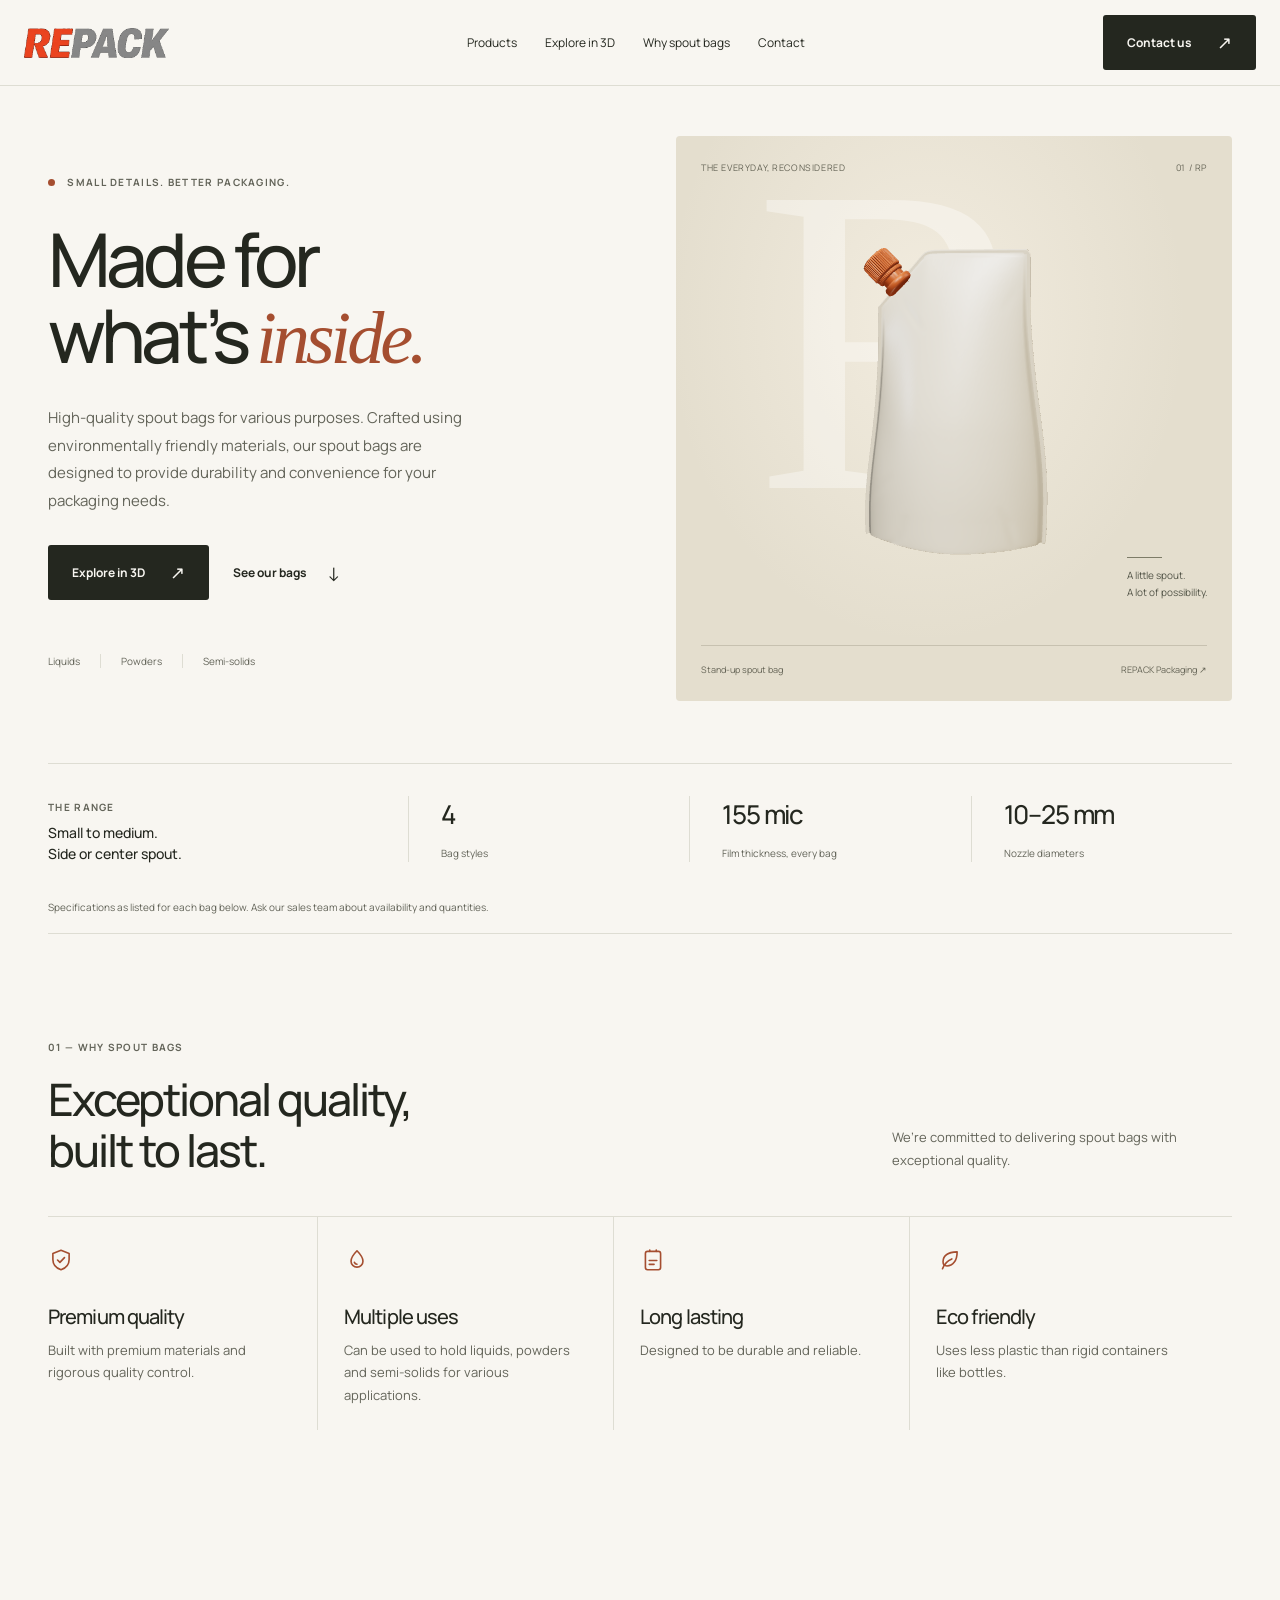
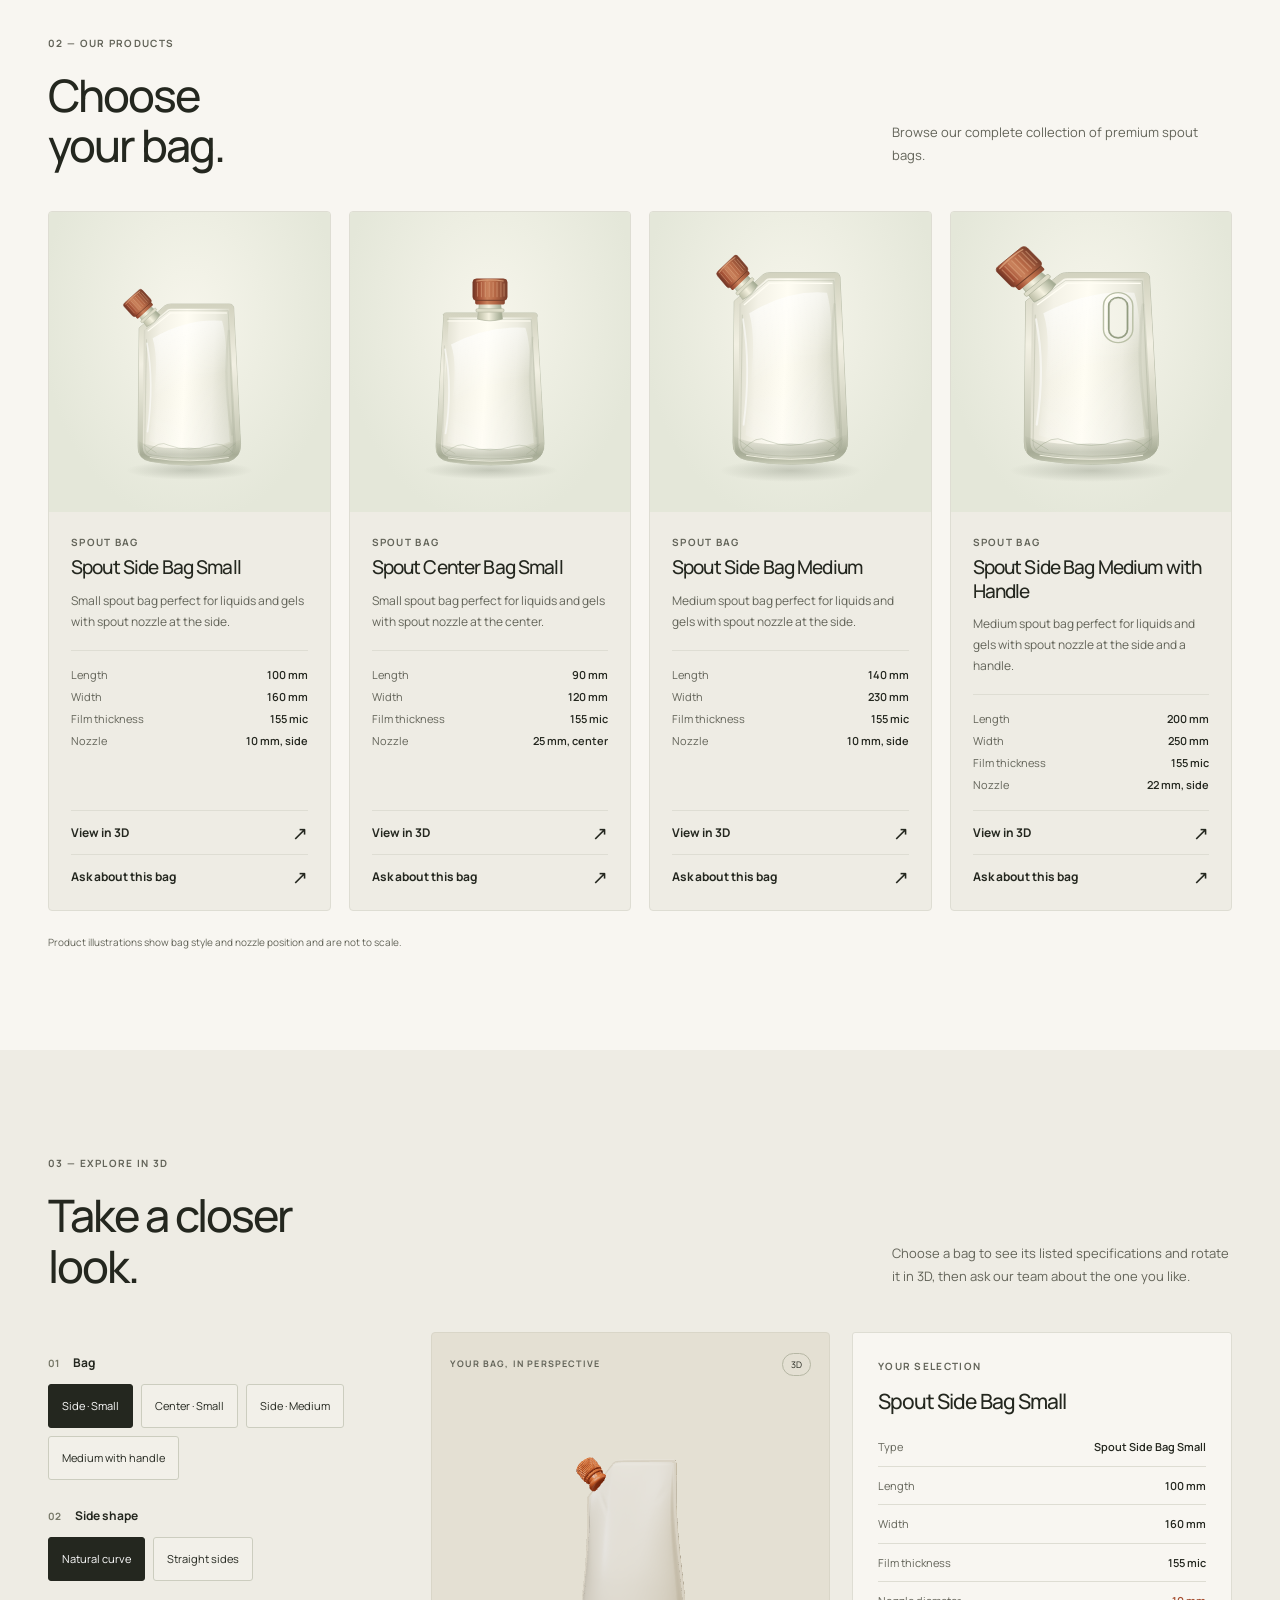
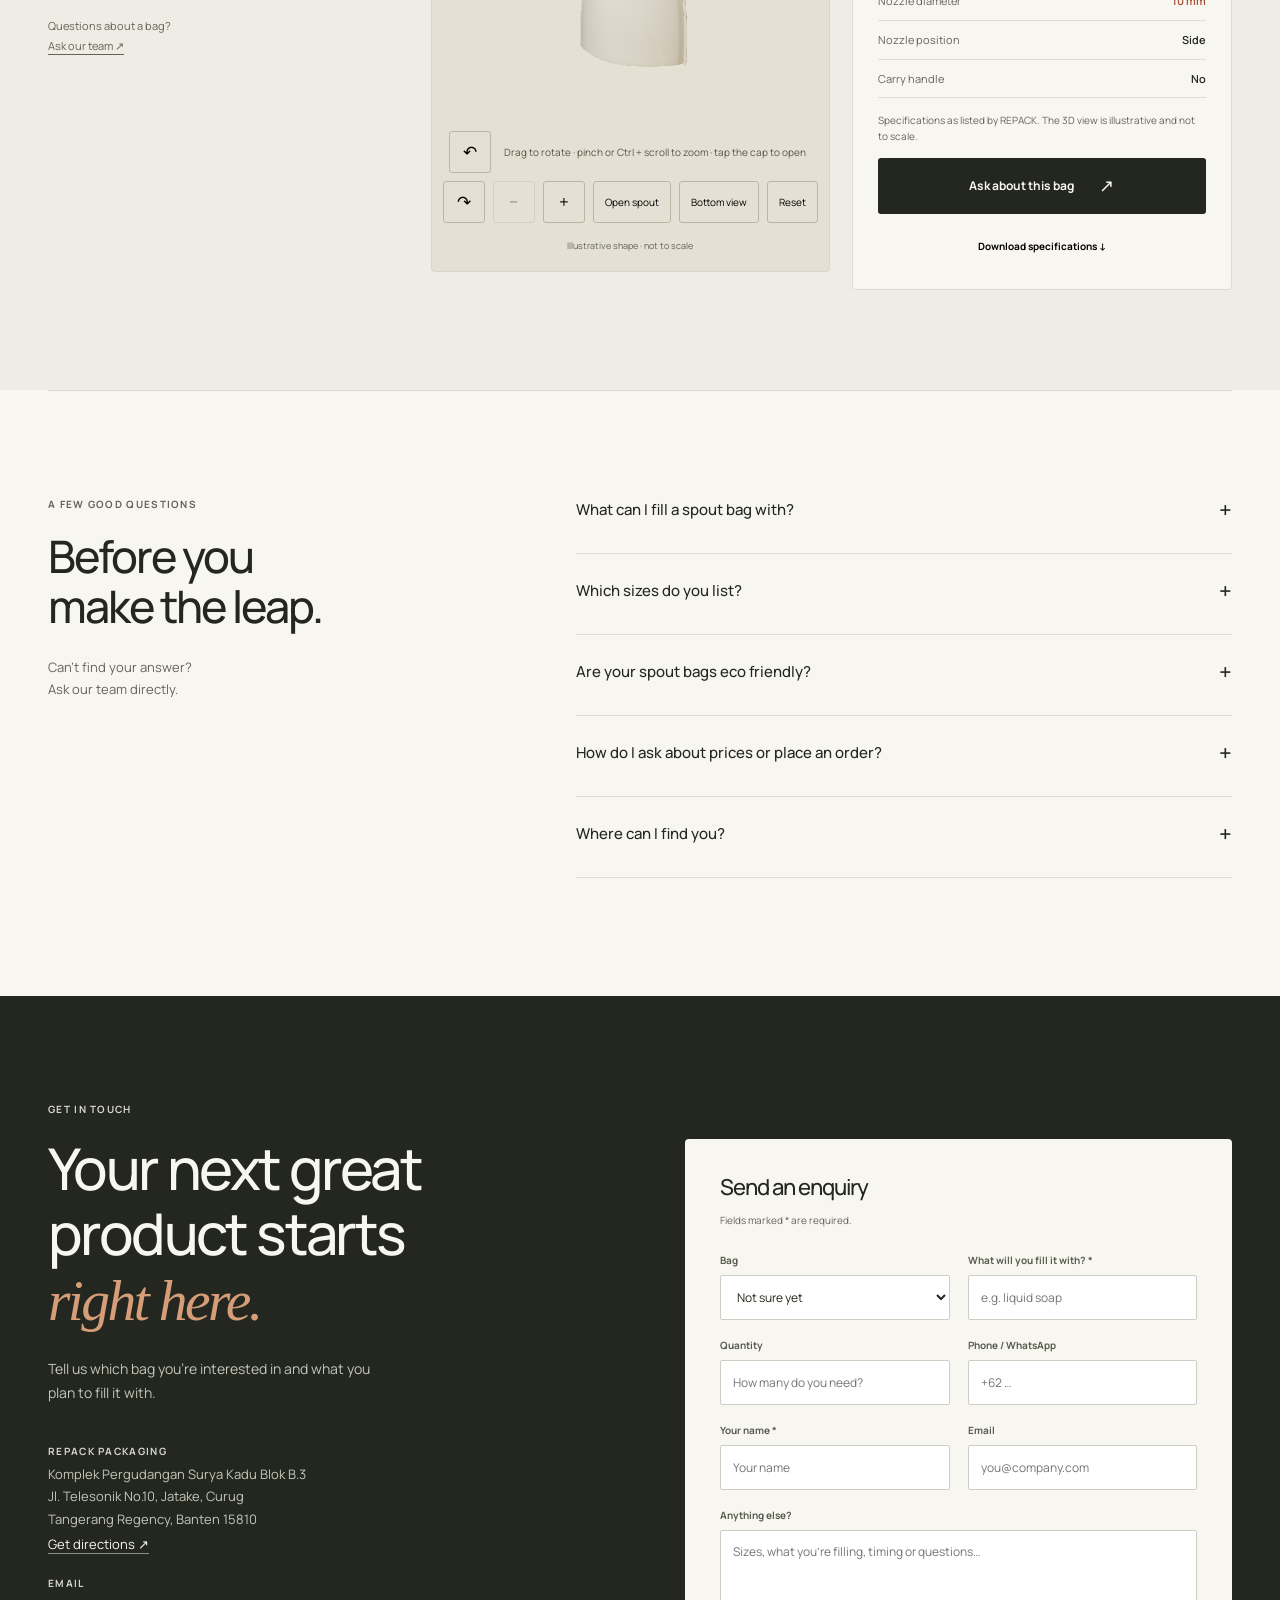
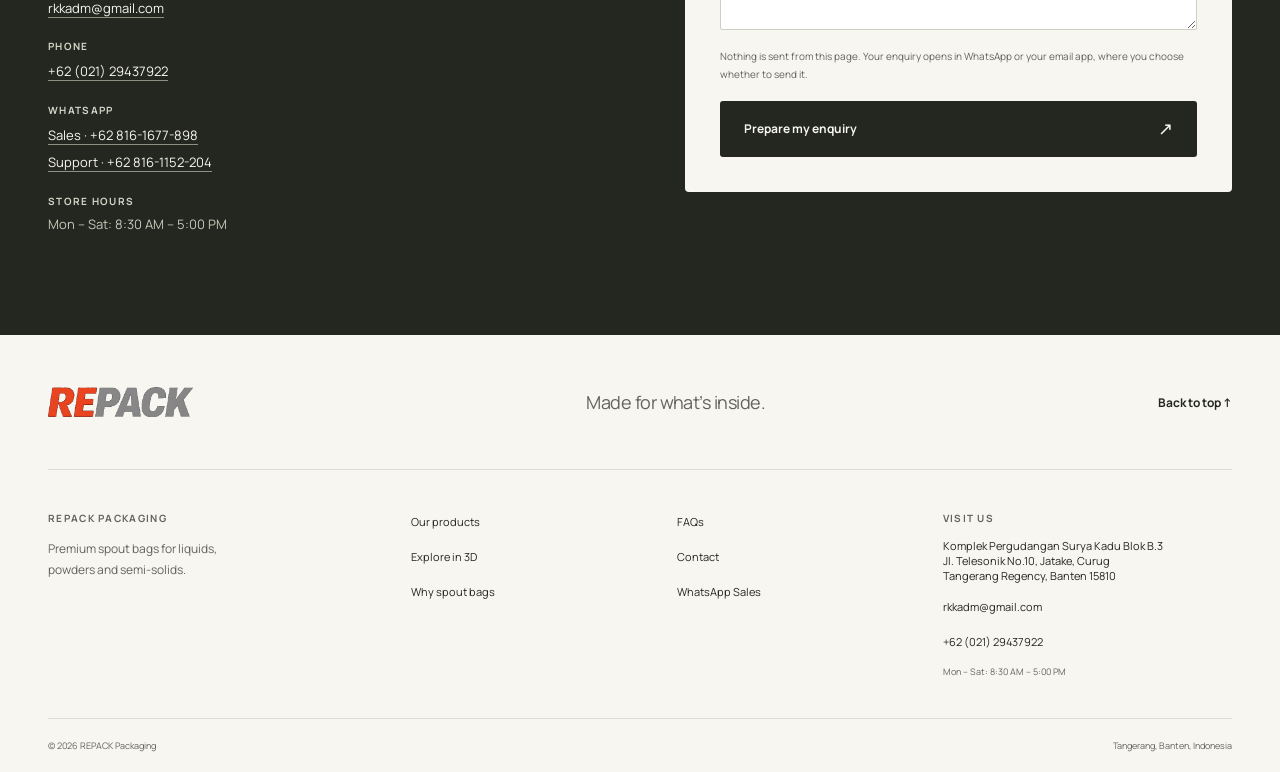
==== commit 7bdb87b1: "added images replacing placeholders for products" ====
--- a/index.html
+++ b/index.html
@@ -35,27 +35,27 @@
 <div class="section-heading"><div><span class="eyebrow" data-reveal>02 — Our products</span><h2 data-reveal>Choose<br>your bag.</h2></div><p data-reveal>Browse our complete collection of premium spout bags.</p></div>
 <div class="product-grid">
 <article class="product-card" data-reveal data-bag="side-small" data-name="Spout Side Bag Small" data-short="Side · Small" data-length="100" data-width="160" data-thickness="155" data-nozzle="10" data-position="Side" data-handle="0">
-<div class="product-art"><svg viewBox="0 0 120 150" width="96" height="120" fill="none" stroke="currentColor" stroke-width="1.6" stroke-linejoin="round" stroke-linecap="round" role="img" aria-label="Bag with a side nozzle"><path d="M26 54 52 36h40q4 0 4 4v92q0 6-6 6H32q-6 0-6-6Z"/><g transform="translate(35 44) rotate(-45)"><rect x="-7" y="-13" width="14" height="13" rx="2"/><rect x="-9" y="-25" width="18" height="12" rx="2"/></g></svg></div>
+<div class="product-art"><img src="assets/product-side-small.svg" alt="Small ivory stand-up pouch with a copper side spout" width="360" height="420" loading="lazy" decoding="async"></div>
 <div class="product-body"><span class="eyebrow">Spout bag</span><h3>Spout Side Bag Small</h3><p>Small spout bag perfect for liquids and gels with spout nozzle at the side.</p>
 <dl class="product-specs"><dt>Length</dt><dd>100 mm</dd><dt>Width</dt><dd>160 mm</dd><dt>Film thickness</dt><dd>155 mic</dd><dt>Nozzle</dt><dd>10 mm, side</dd></dl>
 <div class="product-links"><a href="#configure" class="text-link" data-bag-link="side-small">View in 3D <span aria-hidden="true">↗</span></a><a href="#quote" class="text-link" data-ask="side-small">Ask about this bag <span aria-hidden="true">↗</span></a></div></div></article>
 <article class="product-card" data-reveal data-bag="center-small" data-name="Spout Center Bag Small" data-short="Center · Small" data-length="90" data-width="120" data-thickness="155" data-nozzle="25" data-position="Center" data-handle="0">
-<div class="product-art"><svg viewBox="0 0 120 150" width="96" height="120" fill="none" stroke="currentColor" stroke-width="1.6" stroke-linejoin="round" stroke-linecap="round" role="img" aria-label="Bag with a center nozzle"><path d="M26 44h68q4 0 4 4v84q0 6-6 6H32q-6 0-6-6V48q0-4 4-4Z"/><rect x="52" y="28" width="16" height="16" rx="2"/><rect x="49" y="17" width="22" height="11" rx="2"/></svg></div>
+<div class="product-art"><img src="assets/product-center-small.svg" alt="Small ivory stand-up pouch with a wide copper center spout" width="360" height="420" loading="lazy" decoding="async"></div>
 <div class="product-body"><span class="eyebrow">Spout bag</span><h3>Spout Center Bag Small</h3><p>Small spout bag perfect for liquids and gels with spout nozzle at the center.</p>
 <dl class="product-specs"><dt>Length</dt><dd>90 mm</dd><dt>Width</dt><dd>120 mm</dd><dt>Film thickness</dt><dd>155 mic</dd><dt>Nozzle</dt><dd>25 mm, center</dd></dl>
 <div class="product-links"><a href="#configure" class="text-link" data-bag-link="center-small">View in 3D <span aria-hidden="true">↗</span></a><a href="#quote" class="text-link" data-ask="center-small">Ask about this bag <span aria-hidden="true">↗</span></a></div></div></article>
 <article class="product-card" data-reveal data-bag="side-medium" data-name="Spout Side Bag Medium" data-short="Side · Medium" data-length="140" data-width="230" data-thickness="155" data-nozzle="10" data-position="Side" data-handle="0">
-<div class="product-art"><svg viewBox="0 0 120 150" width="96" height="120" fill="none" stroke="currentColor" stroke-width="1.6" stroke-linejoin="round" stroke-linecap="round" role="img" aria-label="Bag with a side nozzle"><path d="M22 54 50 34h48q4 0 4 4v96q0 6-6 6H28q-6 0-6-6Z"/><g transform="translate(33 43) rotate(-45)"><rect x="-7" y="-13" width="14" height="13" rx="2"/><rect x="-9" y="-25" width="18" height="12" rx="2"/></g></svg></div>
+<div class="product-art"><img src="assets/product-side-medium.svg" alt="Medium ivory stand-up pouch with a copper side spout" width="360" height="420" loading="lazy" decoding="async"></div>
 <div class="product-body"><span class="eyebrow">Spout bag</span><h3>Spout Side Bag Medium</h3><p>Medium spout bag perfect for liquids and gels with spout nozzle at the side.</p>
 <dl class="product-specs"><dt>Length</dt><dd>140 mm</dd><dt>Width</dt><dd>230 mm</dd><dt>Film thickness</dt><dd>155 mic</dd><dt>Nozzle</dt><dd>10 mm, side</dd></dl>
 <div class="product-links"><a href="#configure" class="text-link" data-bag-link="side-medium">View in 3D <span aria-hidden="true">↗</span></a><a href="#quote" class="text-link" data-ask="side-medium">Ask about this bag <span aria-hidden="true">↗</span></a></div></div></article>
 <article class="product-card" data-reveal data-bag="side-medium-handle" data-name="Spout Side Bag Medium with Handle" data-short="Medium with handle" data-length="200" data-width="250" data-thickness="155" data-nozzle="22" data-position="Side" data-handle="1">
-<div class="product-art"><svg viewBox="0 0 120 150" width="96" height="120" fill="none" stroke="currentColor" stroke-width="1.6" stroke-linejoin="round" stroke-linecap="round" role="img" aria-label="Bag with a side nozzle and a carry handle"><path d="M20 54 48 34h52q4 0 4 4v96q0 6-6 6H26q-6 0-6-6Z"/><rect x="68" y="46" width="20" height="34" rx="10"/><g transform="translate(31 43) rotate(-45)"><rect x="-8" y="-13" width="16" height="13" rx="2"/><rect x="-10" y="-25" width="20" height="12" rx="2"/></g></svg></div>
+<div class="product-art"><img src="assets/product-side-medium-handle.svg" alt="Medium ivory stand-up pouch with a copper side spout and oval carry handle" width="360" height="420" loading="lazy" decoding="async"></div>
 <div class="product-body"><span class="eyebrow">Spout bag</span><h3>Spout Side Bag Medium with Handle</h3><p>Medium spout bag perfect for liquids and gels with spout nozzle at the side and a handle.</p>
 <dl class="product-specs"><dt>Length</dt><dd>200 mm</dd><dt>Width</dt><dd>250 mm</dd><dt>Film thickness</dt><dd>155 mic</dd><dt>Nozzle</dt><dd>22 mm, side</dd></dl>
 <div class="product-links"><a href="#configure" class="text-link" data-bag-link="side-medium-handle">View in 3D <span aria-hidden="true">↗</span></a><a href="#quote" class="text-link" data-ask="side-medium-handle">Ask about this bag <span aria-hidden="true">↗</span></a></div></div></article>
 </div>
-<p class="section-note">Bag diagrams show nozzle position only and are not to scale.</p>
+<p class="section-note">Product illustrations show bag style and nozzle position and are not to scale.</p>
 </section>
 <section class="configurator section-space" id="configure"><div class="section-wrap">
 <div class="section-heading"><div><span class="eyebrow" data-reveal>03 — Explore in 3D</span><h2 data-reveal>Take a closer<br>look.</h2></div><p data-reveal>Choose a bag to see its listed specifications and rotate it in 3D, then ask our team about the one you like.</p></div>
--- a/css/styles.css
+++ b/css/styles.css
@@ -166,8 +166,8 @@
 .why-grid p{font-size:13px;color:var(--muted);max-width:240px}
 .product-grid{display:grid;grid-template-columns:repeat(4,1fr);gap:18px}
 .product-card{display:flex;flex-direction:column;background:var(--surface);border:1px solid var(--border);border-radius:4px;overflow:hidden}
-.product-art{display:flex;align-items:center;justify-content:center;background:var(--olive);color:var(--ink);padding:34px 20px;min-height:220px}
-.product-art svg{color:var(--ink)}
+.product-art{display:flex;align-items:center;justify-content:center;background:radial-gradient(ellipse at 50% 35%,#f6f5eb 0%,var(--olive) 75%);padding:10px 16px;min-height:280px}
+.product-art img{width:240px;height:280px;object-fit:contain}
 .product-body{display:flex;flex-direction:column;flex:1;padding:22px 22px 12px}
 .product-body h3{font-size:19px;margin:6px 0 10px}
 .product-body>p{font-size:12px;color:var(--muted);margin-bottom:18px}
@@ -185,4 +185,4 @@
 .result-actions{display:flex;flex-wrap:wrap;align-items:center;gap:10px 16px;margin-top:14px}
 .result-actions .btn{justify-content:space-between;gap:24px}
 @media(max-width:1100px){.product-grid{grid-template-columns:repeat(2,1fr)}.why-grid{grid-template-columns:repeat(2,1fr)}.why-grid li:nth-child(2){border-right:0;margin-right:0}.why-grid li:nth-child(n+3){border-top:1px solid var(--border);margin-top:26px}}
-@media(max-width:600px){.product-grid,.why-grid{grid-template-columns:1fr}.why-grid li{border-right:0;margin-right:0;padding-right:0}.why-grid li+li{border-top:1px solid var(--border);margin-top:20px}.product-art{min-height:180px;padding:26px}.result-actions{flex-direction:column;align-items:stretch}}
+@media(max-width:600px){.product-grid,.why-grid{grid-template-columns:1fr}.why-grid li{border-right:0;margin-right:0;padding-right:0}.why-grid li+li{border-top:1px solid var(--border);margin-top:20px}.product-art{min-height:260px;padding:8px 20px}.product-art img{width:223px;height:260px}.result-actions{flex-direction:column;align-items:stretch}}
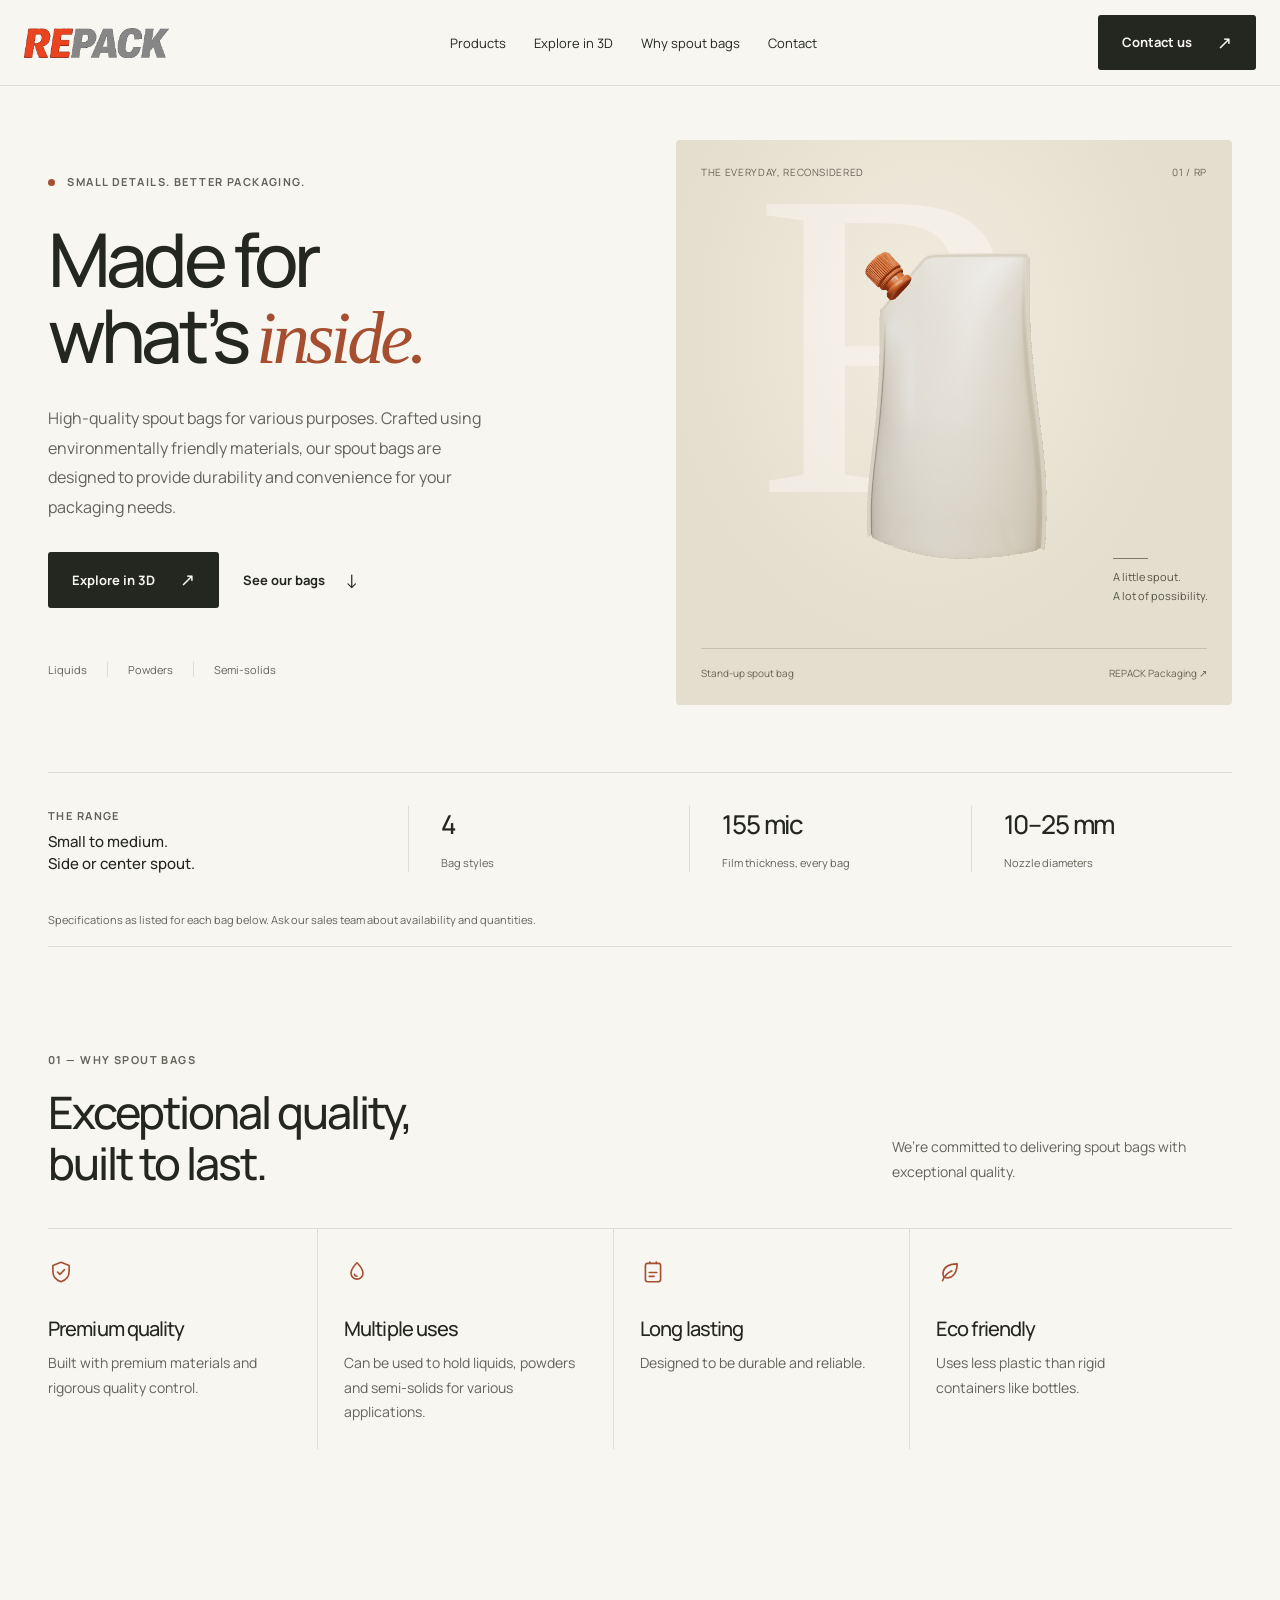
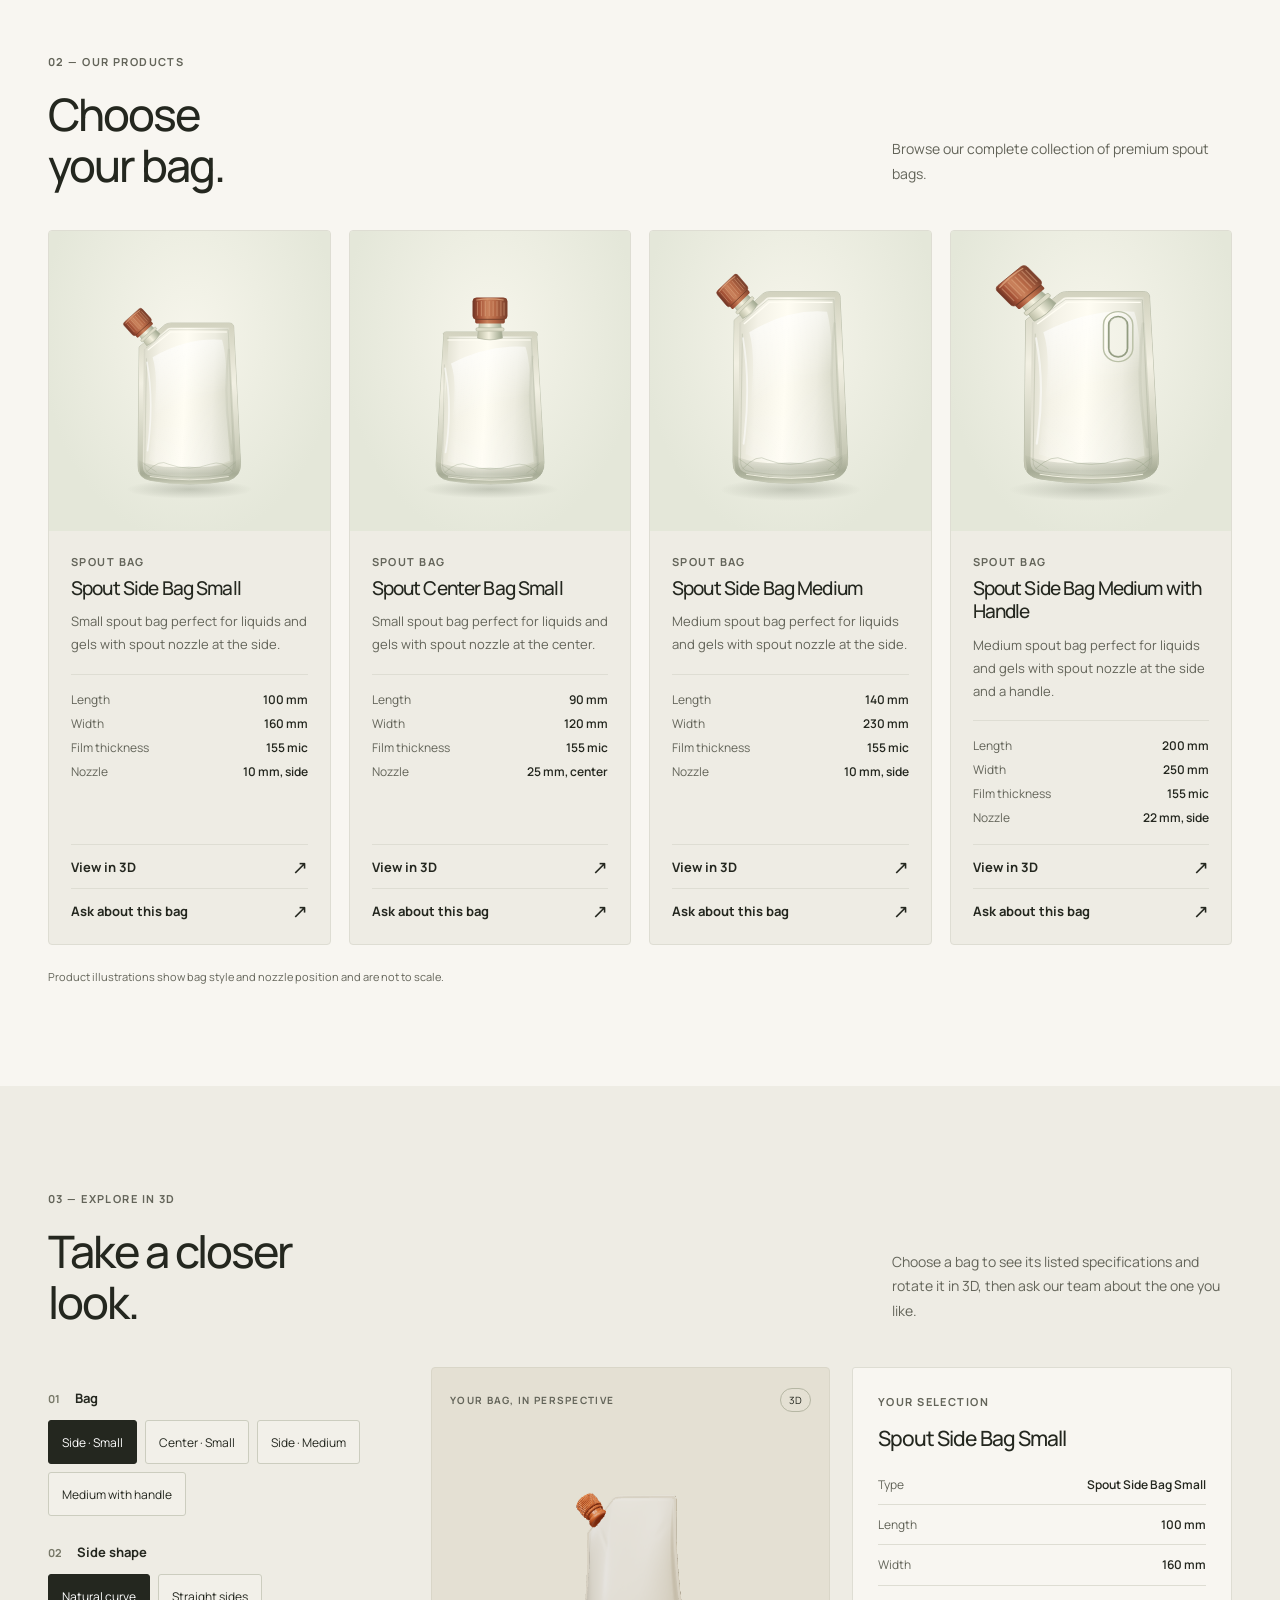
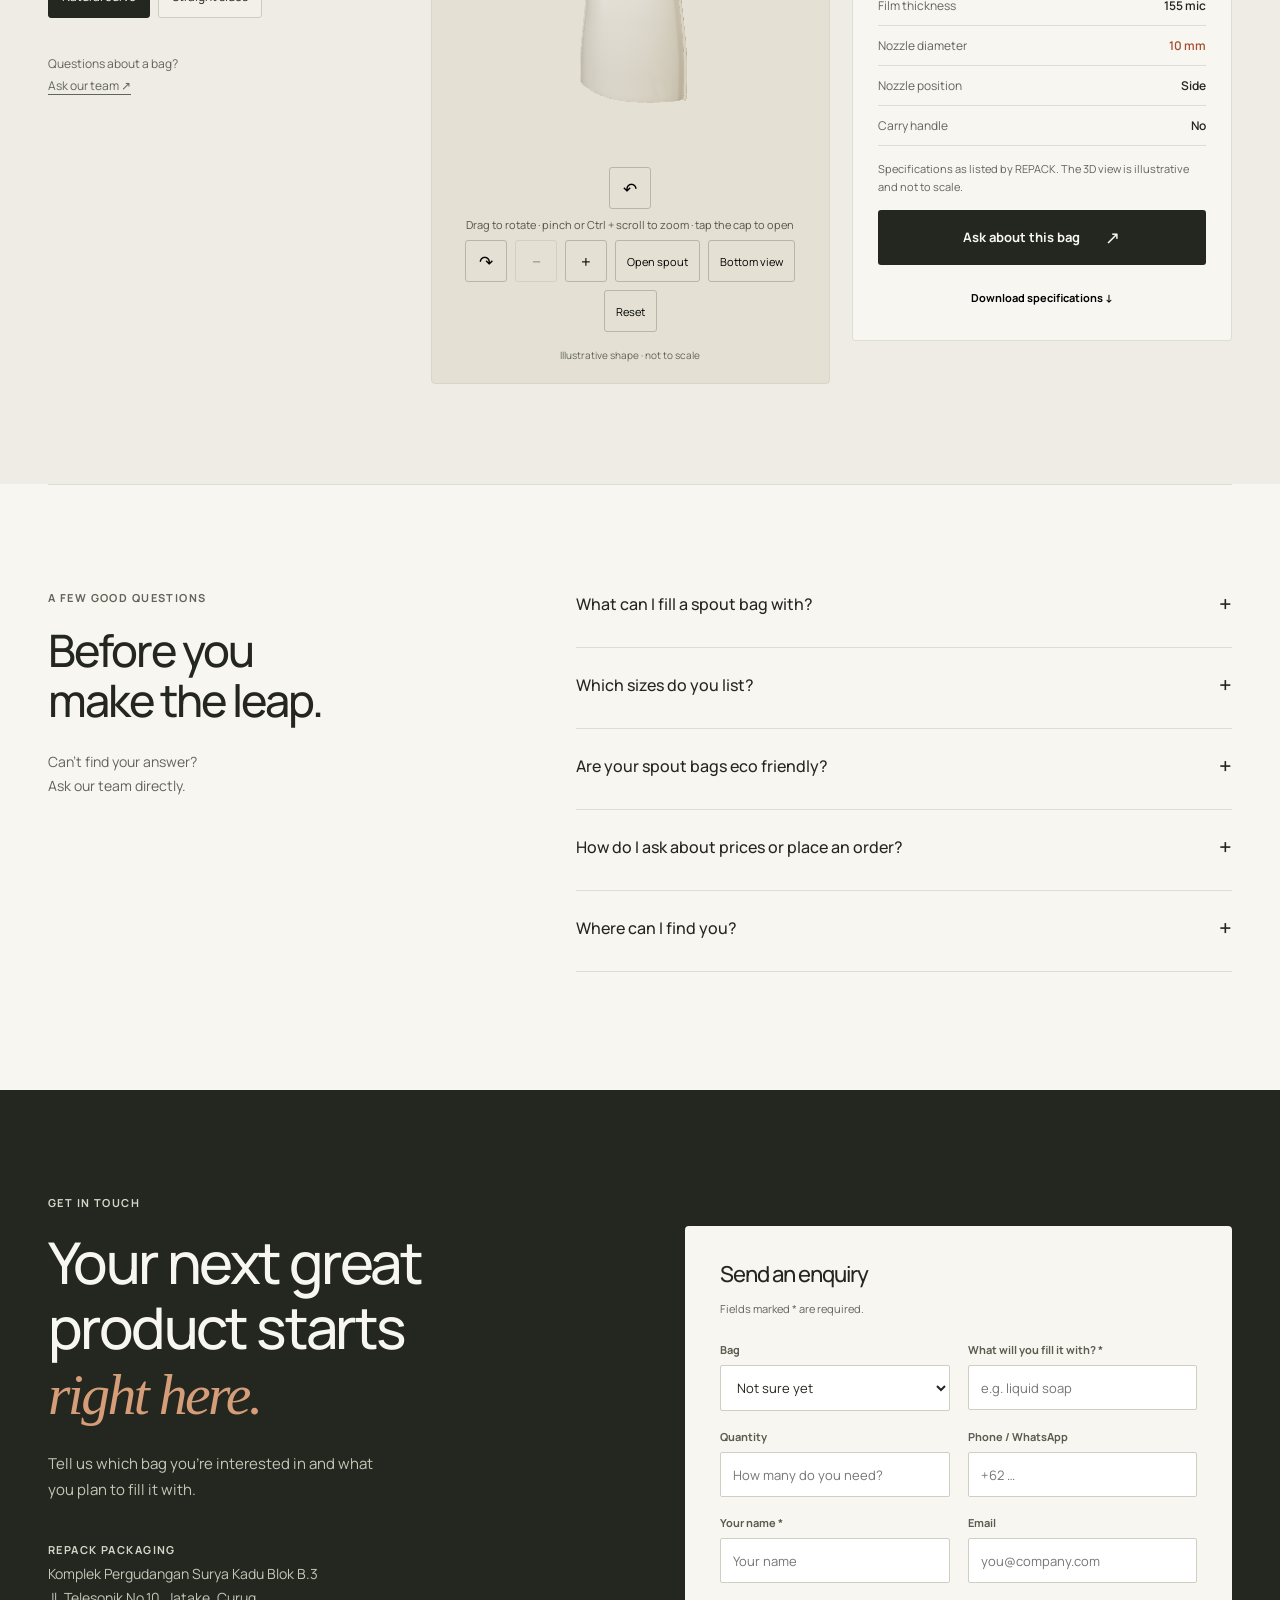
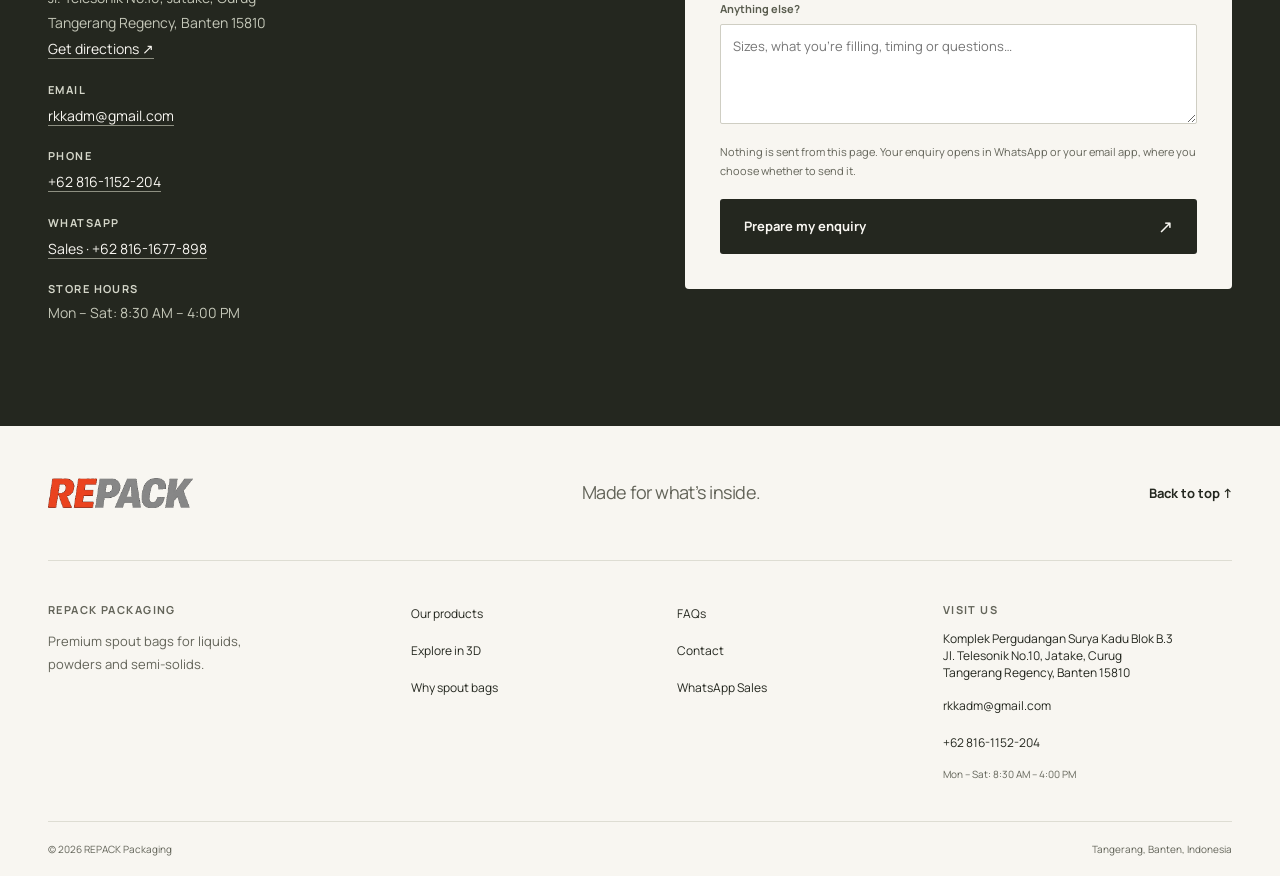
==== commit da8562f3: "edit workhours, removed numbers, increased font sizes" ====
--- a/index.html
+++ b/index.html
@@ -1,83 +1,337 @@
 <!doctype html>
 <html lang="en">
 <head>
-<meta charset="utf-8"><title>REPACK — Premium Spout Bags</title>
-<meta name="viewport" content="width=device-width, initial-scale=1"><meta name="color-scheme" content="light">
-<meta name="description" content="Premium spout bags for liquids, powders and semi-solids. Four bag styles with side or center nozzles, from REPACK Packaging in Tangerang, Indonesia.">
-<meta name="robots" content="noindex, nofollow"><meta property="og:title" content="REPACK — Premium Spout Bags">
-<meta property="og:description" content="Premium spout bags for liquids, powders and semi-solids, from REPACK Packaging in Tangerang, Indonesia.">
-<link rel="icon" href="assets/repack-favicon.png" type="image/png"><link rel="preconnect" href="https://fonts.googleapis.com"><link rel="preconnect" href="https://fonts.gstatic.com" crossorigin>
-<link rel="stylesheet" href="https://fonts.googleapis.com/css2?family=Manrope:wght@400..800&display=swap"><link rel="stylesheet" href="css/styles.css">
+  <meta charset="utf-8">
+  <title>REPACK — Premium Spout Bags</title>
+  <meta name="viewport" content="width=device-width, initial-scale=1">
+  <meta name="color-scheme" content="light">
+  <meta name="description" content="Premium spout bags for liquids, powders and semi-solids. Four bag styles with side or center nozzles, from REPACK Packaging in Tangerang, Indonesia.">
+  <meta name="robots" content="noindex, nofollow">
+  <meta property="og:title" content="REPACK — Premium Spout Bags">
+  <meta property="og:description" content="Premium spout bags for liquids, powders and semi-solids, from REPACK Packaging in Tangerang, Indonesia.">
+  <link rel="icon" href="assets/repack-favicon.png" type="image/png">
+  <link rel="preconnect" href="https://fonts.googleapis.com">
+  <link rel="preconnect" href="https://fonts.gstatic.com" crossorigin>
+  <link rel="stylesheet" href="https://fonts.googleapis.com/css2?family=Manrope:wght@400..800&display=swap">
+  <link rel="stylesheet" href="css/styles.css">
 </head>
 <body id="top">
-<a class="skip-link" href="#main">Skip to content</a>
-<header class="nav">
-<a href="#top" class="brand" aria-label="Repack home"><img src="assets/repack-logo.png" alt="Repack" width="146" height="30"></a>
-<nav class="nav-links" id="primary-nav" aria-label="Main navigation"><a href="#products">Products</a><a href="#configure">Explore in 3D</a><a href="#why">Why spout bags</a><a href="#quote">Contact</a></nav>
-<div class="nav-actions"><a href="#quote" class="btn btn-primary nav-cta">Contact us <span aria-hidden="true">↗</span></a><button class="menu-toggle" type="button" aria-expanded="false" aria-controls="primary-nav">Menu <span aria-hidden="true">+</span></button></div>
-</header>
-<main id="main">
-<section class="hero section-wrap" aria-labelledby="hero-title">
-<div class="hero-copy"><span class="eyebrow" data-reveal><span class="status-dot"></span> Small details. Better packaging.</span><h1 id="hero-title" data-reveal>Made for<br>what’s <em>inside.</em></h1><p class="hero-description" data-reveal>High-quality spout bags for various purposes. Crafted using environmentally friendly materials, our spout bags are designed to provide durability and convenience for your packaging needs.</p><div class="actions" data-reveal><a href="#configure" class="btn btn-primary">Explore in 3D <span aria-hidden="true">↗</span></a><a href="#products" class="text-link">See our bags <span aria-hidden="true">↓</span></a></div><div class="hero-footnote" data-reveal><span>Liquids</span><span>Powders</span><span>Semi-solids</span></div></div>
-<div class="hero-visual" aria-label="Spout bag product illustration"><div class="visual-top"><span>THE EVERYDAY, RECONSIDERED</span><span>01 / RP</span></div><span class="hero-watermark" aria-hidden="true">R</span><div class="product-view hero-product" id="hero-product"><img class="pouch-fallback" src="assets/pouch-natural.svg" alt="Cream stand-up spout bag with a copper corner spout" width="360" height="460"></div><span class="product-callout"><i></i>A little spout.<br>A lot of possibility.</span><div class="visual-bottom"><span>Stand-up spout bag</span><span>REPACK Packaging ↗</span></div></div>
-</section>
-<section class="capabilities section-wrap" aria-label="The range at a glance"><div><span class="eyebrow">The range</span><p>Small to medium.<br>Side or center spout.</p></div><div><strong>4</strong><span>Bag styles</span></div><div><strong>155 mic</strong><span>Film thickness, every bag</span></div><div><strong>10–25 mm</strong><span>Nozzle diameters</span></div><p class="capability-note">Specifications as listed for each bag below. Ask our sales team about availability and quantities.</p></section>
-<section class="why section-wrap section-space" id="why">
-<div class="section-heading"><div><span class="eyebrow" data-reveal>01 — Why spout bags</span><h2 data-reveal>Exceptional quality,<br>built to last.</h2></div><p data-reveal>We’re committed to delivering spout bags with exceptional quality.</p></div>
-<ul class="why-grid">
-<li data-reveal><svg width="26" height="26" viewBox="0 0 24 24" fill="none" stroke="currentColor" stroke-width="1.5" stroke-linecap="round" stroke-linejoin="round" aria-hidden="true"><path d="M12 3 4.5 6v5.5c0 4.4 3.1 8 7.5 9.5 4.4-1.5 7.5-5.1 7.5-9.5V6L12 3Z"/><path d="m8.8 12 2.2 2.2 4.2-4.4"/></svg><h3>Premium quality</h3><p>Built with premium materials and rigorous quality control.</p></li>
-<li data-reveal><svg width="26" height="26" viewBox="0 0 24 24" fill="none" stroke="currentColor" stroke-width="1.5" stroke-linecap="round" stroke-linejoin="round" aria-hidden="true"><path d="M12 3.5s5.5 5.6 5.5 9.6a5.5 5.5 0 0 1-11 0C6.5 9.1 12 3.5 12 3.5Z"/><path d="M9.6 14.2a2.6 2.6 0 0 0 2.4 1.7"/></svg><h3>Multiple uses</h3><p>Can be used to hold liquids, powders and semi-solids for various applications.</p></li>
-<li data-reveal><svg width="26" height="26" viewBox="0 0 24 24" fill="none" stroke="currentColor" stroke-width="1.5" stroke-linecap="round" stroke-linejoin="round" aria-hidden="true"><rect x="5" y="4" width="14" height="17" rx="2"/><path d="M9 4V2.8M15 4V2.8M8.5 12.5h7M8.5 16h4.5"/></svg><h3>Long lasting</h3><p>Designed to be durable and reliable.</p></li>
-<li data-reveal><svg width="26" height="26" viewBox="0 0 24 24" fill="none" stroke="currentColor" stroke-width="1.5" stroke-linecap="round" stroke-linejoin="round" aria-hidden="true"><path d="M19.5 4.5c-8.5.3-13 3.7-13 9.2 0 2.2 1.3 3.8 3.6 3.8 5.2 0 9.4-4.5 9.4-13Z"/><path d="M6 20c1.6-4.4 4.7-7.4 8.6-9"/></svg><h3>Eco friendly</h3><p>Uses less plastic than rigid containers like bottles.</p></li>
-</ul>
-</section>
-<section class="products section-wrap section-space" id="products">
-<div class="section-heading"><div><span class="eyebrow" data-reveal>02 — Our products</span><h2 data-reveal>Choose<br>your bag.</h2></div><p data-reveal>Browse our complete collection of premium spout bags.</p></div>
-<div class="product-grid">
-<article class="product-card" data-reveal data-bag="side-small" data-name="Spout Side Bag Small" data-short="Side · Small" data-length="100" data-width="160" data-thickness="155" data-nozzle="10" data-position="Side" data-handle="0">
-<div class="product-art"><img src="assets/product-side-small.svg" alt="Small ivory stand-up pouch with a copper side spout" width="360" height="420" loading="lazy" decoding="async"></div>
-<div class="product-body"><span class="eyebrow">Spout bag</span><h3>Spout Side Bag Small</h3><p>Small spout bag perfect for liquids and gels with spout nozzle at the side.</p>
-<dl class="product-specs"><dt>Length</dt><dd>100 mm</dd><dt>Width</dt><dd>160 mm</dd><dt>Film thickness</dt><dd>155 mic</dd><dt>Nozzle</dt><dd>10 mm, side</dd></dl>
-<div class="product-links"><a href="#configure" class="text-link" data-bag-link="side-small">View in 3D <span aria-hidden="true">↗</span></a><a href="#quote" class="text-link" data-ask="side-small">Ask about this bag <span aria-hidden="true">↗</span></a></div></div></article>
-<article class="product-card" data-reveal data-bag="center-small" data-name="Spout Center Bag Small" data-short="Center · Small" data-length="90" data-width="120" data-thickness="155" data-nozzle="25" data-position="Center" data-handle="0">
-<div class="product-art"><img src="assets/product-center-small.svg" alt="Small ivory stand-up pouch with a wide copper center spout" width="360" height="420" loading="lazy" decoding="async"></div>
-<div class="product-body"><span class="eyebrow">Spout bag</span><h3>Spout Center Bag Small</h3><p>Small spout bag perfect for liquids and gels with spout nozzle at the center.</p>
-<dl class="product-specs"><dt>Length</dt><dd>90 mm</dd><dt>Width</dt><dd>120 mm</dd><dt>Film thickness</dt><dd>155 mic</dd><dt>Nozzle</dt><dd>25 mm, center</dd></dl>
-<div class="product-links"><a href="#configure" class="text-link" data-bag-link="center-small">View in 3D <span aria-hidden="true">↗</span></a><a href="#quote" class="text-link" data-ask="center-small">Ask about this bag <span aria-hidden="true">↗</span></a></div></div></article>
-<article class="product-card" data-reveal data-bag="side-medium" data-name="Spout Side Bag Medium" data-short="Side · Medium" data-length="140" data-width="230" data-thickness="155" data-nozzle="10" data-position="Side" data-handle="0">
-<div class="product-art"><img src="assets/product-side-medium.svg" alt="Medium ivory stand-up pouch with a copper side spout" width="360" height="420" loading="lazy" decoding="async"></div>
-<div class="product-body"><span class="eyebrow">Spout bag</span><h3>Spout Side Bag Medium</h3><p>Medium spout bag perfect for liquids and gels with spout nozzle at the side.</p>
-<dl class="product-specs"><dt>Length</dt><dd>140 mm</dd><dt>Width</dt><dd>230 mm</dd><dt>Film thickness</dt><dd>155 mic</dd><dt>Nozzle</dt><dd>10 mm, side</dd></dl>
-<div class="product-links"><a href="#configure" class="text-link" data-bag-link="side-medium">View in 3D <span aria-hidden="true">↗</span></a><a href="#quote" class="text-link" data-ask="side-medium">Ask about this bag <span aria-hidden="true">↗</span></a></div></div></article>
-<article class="product-card" data-reveal data-bag="side-medium-handle" data-name="Spout Side Bag Medium with Handle" data-short="Medium with handle" data-length="200" data-width="250" data-thickness="155" data-nozzle="22" data-position="Side" data-handle="1">
-<div class="product-art"><img src="assets/product-side-medium-handle.svg" alt="Medium ivory stand-up pouch with a copper side spout and oval carry handle" width="360" height="420" loading="lazy" decoding="async"></div>
-<div class="product-body"><span class="eyebrow">Spout bag</span><h3>Spout Side Bag Medium with Handle</h3><p>Medium spout bag perfect for liquids and gels with spout nozzle at the side and a handle.</p>
-<dl class="product-specs"><dt>Length</dt><dd>200 mm</dd><dt>Width</dt><dd>250 mm</dd><dt>Film thickness</dt><dd>155 mic</dd><dt>Nozzle</dt><dd>22 mm, side</dd></dl>
-<div class="product-links"><a href="#configure" class="text-link" data-bag-link="side-medium-handle">View in 3D <span aria-hidden="true">↗</span></a><a href="#quote" class="text-link" data-ask="side-medium-handle">Ask about this bag <span aria-hidden="true">↗</span></a></div></div></article>
-</div>
-<p class="section-note">Product illustrations show bag style and nozzle position and are not to scale.</p>
-</section>
-<section class="configurator section-space" id="configure"><div class="section-wrap">
-<div class="section-heading"><div><span class="eyebrow" data-reveal>03 — Explore in 3D</span><h2 data-reveal>Take a closer<br>look.</h2></div><p data-reveal>Choose a bag to see its listed specifications and rotate it in 3D, then ask our team about the one you like.</p></div>
-<noscript><p class="notice">Enable JavaScript to use the 3D viewer. Specifications for every bag are listed above.</p></noscript>
-<div class="config-shell"><form class="config-choices" id="config-form">
-<fieldset class="config-group"><legend><span>01</span> Bag</legend><div class="pill-row" id="bag-options"></div></fieldset>
-<fieldset class="config-group"><legend><span>02</span> Side shape</legend><div class="pill-row"><label class="pill"><input type="radio" name="sides" value="curved" checked><span>Natural curve</span></label><label class="pill"><input type="radio" name="sides" value="straight"><span>Straight sides</span></label></div></fieldset>
-<p class="config-help">Questions about a bag? <a href="#quote">Ask our team ↗</a></p></form>
-<div class="config-preview"><div class="stage-top"><span class="eyebrow">Your bag, in perspective</span><span class="view-badge">3D</span></div><div class="product-view" id="config-stage" role="group" aria-label="Interactive bag preview. Drag to rotate, use the zoom buttons or pinch to zoom, and hold Shift while dragging to move the view when zoomed in."><img class="pouch-fallback" src="assets/pouch-natural.svg" alt="Illustrative spout bag. Shape is representative, not to scale." width="360" height="460"></div><div class="rotation-controls" hidden><button type="button" data-rotate="-30" aria-label="Rotate bag left">↶</button><span>Drag to rotate · pinch or Ctrl + scroll to zoom · tap the cap to open</span><button type="button" data-rotate="30" aria-label="Rotate bag right">↷</button><button type="button" data-zoom="-1" aria-label="Zoom out">−</button><button type="button" data-zoom="1" aria-label="Zoom in">+</button><button type="button" data-spout="toggle" aria-pressed="false">Open spout</button><button type="button" data-view="bottom">Bottom view</button><button type="button" data-view="front">Reset</button></div><p class="preview-caption" id="preview-note">Illustrative shape · not to scale</p></div>
-<div class="config-output"><span class="eyebrow">Your selection</span><h3 id="spec-title" aria-live="polite" aria-atomic="true"></h3><dl class="spec-list" id="spec-list"></dl><p class="spec-disclaimer">Specifications as listed by REPACK. The 3D view is illustrative and not to scale.</p><button type="button" class="btn btn-primary" id="use-spec">Ask about this bag <span aria-hidden="true">↗</span></button><button type="button" class="text-link download-build" id="download-build">Download specifications ↓</button></div></div></div></section>
-<section class="faq section-wrap section-space" id="faq"><div><span class="eyebrow">A few good questions</span><h2>Before you<br>make the leap.</h2><p>Can’t find your answer?<br>Ask our team directly.</p></div><div class="faq-list"><details><summary>What can I fill a spout bag with?</summary><p>Our spout bags can hold liquids, powders and semi-solids for a range of applications.</p></details><details><summary>Which sizes do you list?</summary><p>Four bags: Spout Side Bag Small (100 × 160 mm), Spout Center Bag Small (90 × 120 mm), Spout Side Bag Medium (140 × 230 mm) and Spout Side Bag Medium with Handle (200 × 250 mm), given as length × width. All use 155 mic film. The nozzle is 10 mm on the two side bags without a handle, 22 mm on the handle bag and 25 mm on the center bag.</p></details><details><summary>Are your spout bags eco friendly?</summary><p>They’re crafted using environmentally friendly materials, and they use less plastic than rigid containers like bottles.</p></details><details><summary>How do I ask about prices or place an order?</summary><p>Send an enquiry with the form on this page, message our Sales team on WhatsApp, email rkkadm@gmail.com or call +62 (021) 29437922. We’re available Monday to Saturday, 8:30 AM – 5:00 PM.</p></details><details><summary>Where can I find you?</summary><p>REPACK Packaging, Komplek Pergudangan Surya Kadu Blok B.3, Jl. Telesonik No.10, Jatake, Curug, Tangerang Regency, Banten 15810. Use the directions link in the contact details to open the map.</p></details></div></section>
-<section class="quote section-space" id="quote"><div class="section-wrap quote-grid"><div class="quote-copy"><span class="eyebrow">Get in touch</span><h2>Your next great<br>product starts<br><em>right here.</em></h2><p>Tell us which bag you’re interested in and what you plan to fill it with.</p>
-<dl class="contact-list">
-<div><dt>REPACK Packaging</dt><dd>Komplek Pergudangan Surya Kadu Blok B.3<br>Jl. Telesonik No.10, Jatake, Curug<br>Tangerang Regency, Banten 15810<br><a href="https://www.google.com/maps/place/REPACK/@-6.203387,106.560956,16z/data=!4m6!3m5!1s0x2e69fc766be53ae3:0xa5bdc1f0430e40cd!8m2!3d-6.2033867!4d106.5609562" target="_blank" rel="noopener">Get directions ↗</a></dd></div>
-<div><dt>Email</dt><dd><a href="mailto:rkkadm@gmail.com" data-contact="email">rkkadm@gmail.com</a></dd></div>
-<div><dt>Phone</dt><dd><a href="tel:+622129437922">+62 (021) 29437922</a></dd></div>
-<div><dt>WhatsApp</dt><dd><a href="https://wa.me/628161677898" data-contact="whatsapp-sales" target="_blank" rel="noopener">Sales · +62 816-1677-898</a><br><a href="https://wa.me/628161152204" data-contact="whatsapp-support" target="_blank" rel="noopener">Support · +62 816-1152-204</a></dd></div>
-<div><dt>Store hours</dt><dd>Mon – Sat: 8:30 AM – 5:00 PM</dd></div>
-</dl></div>
-<form class="quote-form" id="quote-form"><h3>Send an enquiry</h3><p class="form-intro">Fields marked * are required.</p><div class="grid-2"><div class="field"><label for="q-bag">Bag</label><select id="q-bag" name="bag"></select></div><div class="field"><label for="q-product">What will you fill it with? *</label><input id="q-product" name="product" required maxlength="150" placeholder="e.g. liquid soap"></div><div class="field"><label for="q-quantity">Quantity</label><input id="q-quantity" name="quantity" maxlength="80" placeholder="How many do you need?"></div><div class="field"><label for="q-phone">Phone / WhatsApp</label><input id="q-phone" name="phone" type="tel" maxlength="40" autocomplete="tel" placeholder="+62 …"></div><div class="field"><label for="q-name">Your name *</label><input id="q-name" name="name" required maxlength="150" autocomplete="name" placeholder="Your name"></div><div class="field"><label for="q-email">Email</label><input id="q-email" name="email" type="email" maxlength="200" autocomplete="email" placeholder="you@company.com"></div></div><div class="field"><label for="q-details">Anything else?</label><textarea id="q-details" name="details" maxlength="5000" placeholder="Sizes, what you’re filling, timing or questions…"></textarea></div><p class="privacy-note">Nothing is sent from this page. Your enquiry opens in WhatsApp or your email app, where you choose whether to send it.</p><button type="submit" class="btn btn-primary" id="quote-submit" disabled>Prepare my enquiry <span aria-hidden="true">↗</span></button><div class="form-result" id="quote-result" hidden><p id="quote-status" role="status"></p><div class="result-actions"><a class="btn btn-primary" id="send-whatsapp" href="#" target="_blank" rel="noopener">Send via WhatsApp <span aria-hidden="true">↗</span></a><a class="btn btn-secondary" id="send-email" href="#">Email it <span aria-hidden="true">↗</span></a><button type="button" class="text-link" id="download-brief">Download a copy ↓</button></div></div><noscript><p>Enable JavaScript to prepare your enquiry, or contact us directly using the details on this page.</p></noscript></form></div></section>
-</main>
-<footer class="site-footer section-wrap"><div class="footer-top"><a class="brand" href="#top"><img src="assets/repack-logo.png" alt="Repack" width="146" height="30" loading="lazy"></a><p>Made for what’s inside.</p><a href="#top" class="text-link">Back to top ↑</a></div><div class="footer-grid"><div><span class="eyebrow">REPACK Packaging</span><p>Premium spout bags for liquids,<br>powders and semi-solids.</p></div><nav aria-label="Footer"><a href="#products">Our products</a><a href="#configure">Explore in 3D</a><a href="#why">Why spout bags</a></nav><nav aria-label="Help"><a href="#faq">FAQs</a><a href="#quote">Contact</a><a href="https://wa.me/628161677898" target="_blank" rel="noopener">WhatsApp Sales</a></nav><div><span class="eyebrow">Visit us</span><span>Komplek Pergudangan Surya Kadu Blok B.3<br>Jl. Telesonik No.10, Jatake, Curug<br>Tangerang Regency, Banten 15810</span><a href="mailto:rkkadm@gmail.com">rkkadm@gmail.com</a><a href="tel:+622129437922">+62 (021) 29437922</a><small>Mon – Sat: 8:30 AM – 5:00 PM</small></div></div><div class="footer-bottom"><span>© 2026 REPACK Packaging</span><span>Tangerang, Banten, Indonesia</span></div></footer>
-<script type="importmap">{"imports":{"three":"./js/vendor/three.module.min.js","three/addons/":"./js/vendor/"}}</script>
-<script type="module" src="js/orbit.js"></script><script src="js/configurator.js"></script><script src="js/motion.js"></script><script src="js/site.js"></script>
-</body></html>
+  <a class="skip-link" href="#main">Skip to content</a>
+
+  <header class="nav">
+    <a href="#top" class="brand" aria-label="Repack home"><img src="assets/repack-logo.png" alt="Repack" width="146" height="30"></a>
+    <nav class="nav-links" id="primary-nav" aria-label="Main navigation">
+      <a href="#products">Products</a>
+      <a href="#configure">Explore in 3D</a>
+      <a href="#why">Why spout bags</a>
+      <a href="#quote">Contact</a>
+    </nav>
+    <div class="nav-actions">
+      <a href="#quote" class="btn btn-primary nav-cta">Contact us <span aria-hidden="true">↗</span></a>
+      <button class="menu-toggle" type="button" aria-expanded="false" aria-controls="primary-nav">Menu <span aria-hidden="true">+</span></button>
+    </div>
+  </header>
+
+  <main id="main">
+
+    <section class="hero section-wrap" aria-labelledby="hero-title">
+      <div class="hero-copy">
+        <span class="eyebrow" data-reveal><span class="status-dot"></span> Small details. Better packaging.</span>
+        <h1 id="hero-title" data-reveal>Made for<br>what’s <em>inside.</em></h1>
+        <p class="hero-description" data-reveal>High-quality spout bags for various purposes. Crafted using environmentally friendly materials, our spout bags are designed to provide durability and convenience for your packaging needs.</p>
+        <div class="actions" data-reveal>
+          <a href="#configure" class="btn btn-primary">Explore in 3D <span aria-hidden="true">↗</span></a>
+          <a href="#products" class="text-link">See our bags <span aria-hidden="true">↓</span></a>
+        </div>
+        <div class="hero-footnote" data-reveal><span>Liquids</span><span>Powders</span><span>Semi-solids</span></div>
+      </div>
+      <div class="hero-visual" aria-label="Spout bag product illustration">
+        <div class="visual-top"><span>THE EVERYDAY, RECONSIDERED</span><span>01 / RP</span></div>
+        <span class="hero-watermark" aria-hidden="true">R</span>
+        <div class="product-view hero-product" id="hero-product">
+          <img class="pouch-fallback" src="assets/pouch-natural.svg" alt="Cream stand-up spout bag with a copper corner spout" width="360" height="460">
+        </div>
+        <span class="product-callout"><i></i>A little spout.<br>A lot of possibility.</span>
+        <div class="visual-bottom"><span>Stand-up spout bag</span><span>REPACK Packaging ↗</span></div>
+      </div>
+    </section>
+
+    <section class="capabilities section-wrap" aria-label="The range at a glance">
+      <div><span class="eyebrow">The range</span><p>Small to medium.<br>Side or center spout.</p></div>
+      <div><strong>4</strong><span>Bag styles</span></div>
+      <div><strong>155 mic</strong><span>Film thickness, every bag</span></div>
+      <div><strong>10–25 mm</strong><span>Nozzle diameters</span></div>
+      <p class="capability-note">Specifications as listed for each bag below. Ask our sales team about availability and quantities.</p>
+    </section>
+
+    <section class="why section-wrap section-space" id="why">
+      <div class="section-heading">
+        <div><span class="eyebrow" data-reveal>01 — Why spout bags</span><h2 data-reveal>Exceptional quality,<br>built to last.</h2></div>
+        <p data-reveal>We’re committed to delivering spout bags with exceptional quality.</p>
+      </div>
+      <ul class="why-grid">
+        <li data-reveal>
+          <svg width="26" height="26" viewBox="0 0 24 24" fill="none" stroke="currentColor" stroke-width="1.5" stroke-linecap="round" stroke-linejoin="round" aria-hidden="true"><path d="M12 3 4.5 6v5.5c0 4.4 3.1 8 7.5 9.5 4.4-1.5 7.5-5.1 7.5-9.5V6L12 3Z"/><path d="m8.8 12 2.2 2.2 4.2-4.4"/></svg>
+          <h3>Premium quality</h3>
+          <p>Built with premium materials and rigorous quality control.</p>
+        </li>
+        <li data-reveal>
+          <svg width="26" height="26" viewBox="0 0 24 24" fill="none" stroke="currentColor" stroke-width="1.5" stroke-linecap="round" stroke-linejoin="round" aria-hidden="true"><path d="M12 3.5s5.5 5.6 5.5 9.6a5.5 5.5 0 0 1-11 0C6.5 9.1 12 3.5 12 3.5Z"/><path d="M9.6 14.2a2.6 2.6 0 0 0 2.4 1.7"/></svg>
+          <h3>Multiple uses</h3>
+          <p>Can be used to hold liquids, powders and semi-solids for various applications.</p>
+        </li>
+        <li data-reveal>
+          <svg width="26" height="26" viewBox="0 0 24 24" fill="none" stroke="currentColor" stroke-width="1.5" stroke-linecap="round" stroke-linejoin="round" aria-hidden="true"><rect x="5" y="4" width="14" height="17" rx="2"/><path d="M9 4V2.8M15 4V2.8M8.5 12.5h7M8.5 16h4.5"/></svg>
+          <h3>Long lasting</h3>
+          <p>Designed to be durable and reliable.</p>
+        </li>
+        <li data-reveal>
+          <svg width="26" height="26" viewBox="0 0 24 24" fill="none" stroke="currentColor" stroke-width="1.5" stroke-linecap="round" stroke-linejoin="round" aria-hidden="true"><path d="M19.5 4.5c-8.5.3-13 3.7-13 9.2 0 2.2 1.3 3.8 3.6 3.8 5.2 0 9.4-4.5 9.4-13Z"/><path d="M6 20c1.6-4.4 4.7-7.4 8.6-9"/></svg>
+          <h3>Eco friendly</h3>
+          <p>Uses less plastic than rigid containers like bottles.</p>
+        </li>
+      </ul>
+    </section>
+
+    <section class="products section-wrap section-space" id="products">
+      <div class="section-heading">
+        <div><span class="eyebrow" data-reveal>02 — Our products</span><h2 data-reveal>Choose<br>your bag.</h2></div>
+        <p data-reveal>Browse our complete collection of premium spout bags.</p>
+      </div>
+      <div class="product-grid">
+
+        <article class="product-card" data-reveal
+          data-bag="side-small" data-name="Spout Side Bag Small" data-short="Side · Small"
+          data-length="100" data-width="160" data-thickness="155" data-nozzle="10" data-position="Side" data-handle="0">
+          <div class="product-art"><img src="assets/product-side-small.svg" alt="Small ivory stand-up pouch with a copper side spout" width="360" height="420" loading="lazy" decoding="async"></div>
+          <div class="product-body">
+            <span class="eyebrow">Spout bag</span>
+            <h3>Spout Side Bag Small</h3>
+            <p>Small spout bag perfect for liquids and gels with spout nozzle at the side.</p>
+            <dl class="product-specs"><dt>Length</dt><dd>100 mm</dd><dt>Width</dt><dd>160 mm</dd><dt>Film thickness</dt><dd>155 mic</dd><dt>Nozzle</dt><dd>10 mm, side</dd></dl>
+            <div class="product-links">
+              <a href="#configure" class="text-link" data-bag-link="side-small">View in 3D <span aria-hidden="true">↗</span></a>
+              <a href="#quote" class="text-link" data-ask="side-small">Ask about this bag <span aria-hidden="true">↗</span></a>
+            </div>
+          </div>
+        </article>
+
+        <article class="product-card" data-reveal
+          data-bag="center-small" data-name="Spout Center Bag Small" data-short="Center · Small"
+          data-length="90" data-width="120" data-thickness="155" data-nozzle="25" data-position="Center" data-handle="0">
+          <div class="product-art"><img src="assets/product-center-small.svg" alt="Small ivory stand-up pouch with a wide copper center spout" width="360" height="420" loading="lazy" decoding="async"></div>
+          <div class="product-body">
+            <span class="eyebrow">Spout bag</span>
+            <h3>Spout Center Bag Small</h3>
+            <p>Small spout bag perfect for liquids and gels with spout nozzle at the center.</p>
+            <dl class="product-specs"><dt>Length</dt><dd>90 mm</dd><dt>Width</dt><dd>120 mm</dd><dt>Film thickness</dt><dd>155 mic</dd><dt>Nozzle</dt><dd>25 mm, center</dd></dl>
+            <div class="product-links">
+              <a href="#configure" class="text-link" data-bag-link="center-small">View in 3D <span aria-hidden="true">↗</span></a>
+              <a href="#quote" class="text-link" data-ask="center-small">Ask about this bag <span aria-hidden="true">↗</span></a>
+            </div>
+          </div>
+        </article>
+
+        <article class="product-card" data-reveal
+          data-bag="side-medium" data-name="Spout Side Bag Medium" data-short="Side · Medium"
+          data-length="140" data-width="230" data-thickness="155" data-nozzle="10" data-position="Side" data-handle="0">
+          <div class="product-art"><img src="assets/product-side-medium.svg" alt="Medium ivory stand-up pouch with a copper side spout" width="360" height="420" loading="lazy" decoding="async"></div>
+          <div class="product-body">
+            <span class="eyebrow">Spout bag</span>
+            <h3>Spout Side Bag Medium</h3>
+            <p>Medium spout bag perfect for liquids and gels with spout nozzle at the side.</p>
+            <dl class="product-specs"><dt>Length</dt><dd>140 mm</dd><dt>Width</dt><dd>230 mm</dd><dt>Film thickness</dt><dd>155 mic</dd><dt>Nozzle</dt><dd>10 mm, side</dd></dl>
+            <div class="product-links">
+              <a href="#configure" class="text-link" data-bag-link="side-medium">View in 3D <span aria-hidden="true">↗</span></a>
+              <a href="#quote" class="text-link" data-ask="side-medium">Ask about this bag <span aria-hidden="true">↗</span></a>
+            </div>
+          </div>
+        </article>
+
+        <article class="product-card" data-reveal
+          data-bag="side-medium-handle" data-name="Spout Side Bag Medium with Handle" data-short="Medium with handle"
+          data-length="200" data-width="250" data-thickness="155" data-nozzle="22" data-position="Side" data-handle="1">
+          <div class="product-art"><img src="assets/product-side-medium-handle.svg" alt="Medium ivory stand-up pouch with a copper side spout and oval carry handle" width="360" height="420" loading="lazy" decoding="async"></div>
+          <div class="product-body">
+            <span class="eyebrow">Spout bag</span>
+            <h3>Spout Side Bag Medium with Handle</h3>
+            <p>Medium spout bag perfect for liquids and gels with spout nozzle at the side and a handle.</p>
+            <dl class="product-specs"><dt>Length</dt><dd>200 mm</dd><dt>Width</dt><dd>250 mm</dd><dt>Film thickness</dt><dd>155 mic</dd><dt>Nozzle</dt><dd>22 mm, side</dd></dl>
+            <div class="product-links">
+              <a href="#configure" class="text-link" data-bag-link="side-medium-handle">View in 3D <span aria-hidden="true">↗</span></a>
+              <a href="#quote" class="text-link" data-ask="side-medium-handle">Ask about this bag <span aria-hidden="true">↗</span></a>
+            </div>
+          </div>
+        </article>
+
+      </div>
+      <p class="section-note">Product illustrations show bag style and nozzle position and are not to scale.</p>
+    </section>
+
+    <section class="configurator section-space" id="configure">
+      <div class="section-wrap">
+        <div class="section-heading">
+          <div><span class="eyebrow" data-reveal>03 — Explore in 3D</span><h2 data-reveal>Take a closer<br>look.</h2></div>
+          <p data-reveal>Choose a bag to see its listed specifications and rotate it in 3D, then ask our team about the one you like.</p>
+        </div>
+        <noscript><p class="notice">Enable JavaScript to use the 3D viewer. Specifications for every bag are listed above.</p></noscript>
+
+        <div class="config-shell">
+          <form class="config-choices" id="config-form">
+            <fieldset class="config-group">
+              <legend><span>01</span> Bag</legend>
+              <div class="pill-row" id="bag-options"></div>
+            </fieldset>
+            <fieldset class="config-group">
+              <legend><span>02</span> Side shape</legend>
+              <div class="pill-row">
+                <label class="pill"><input type="radio" name="sides" value="curved" checked><span>Natural curve</span></label>
+                <label class="pill"><input type="radio" name="sides" value="straight"><span>Straight sides</span></label>
+              </div>
+            </fieldset>
+            <p class="config-help">Questions about a bag? <a href="#quote">Ask our team ↗</a></p>
+          </form>
+
+          <div class="config-preview">
+            <div class="stage-top"><span class="eyebrow">Your bag, in perspective</span><span class="view-badge">3D</span></div>
+            <div class="product-view" id="config-stage" role="group" aria-label="Interactive bag preview. Drag to rotate, use the zoom buttons or pinch to zoom, and hold Shift while dragging to move the view when zoomed in.">
+              <img class="pouch-fallback" src="assets/pouch-natural.svg" alt="Illustrative spout bag. Shape is representative, not to scale." width="360" height="460">
+            </div>
+            <div class="rotation-controls" hidden>
+              <button type="button" data-rotate="-30" aria-label="Rotate bag left">↶</button>
+              <span>Drag to rotate · pinch or Ctrl + scroll to zoom · tap the cap to open</span>
+              <button type="button" data-rotate="30" aria-label="Rotate bag right">↷</button>
+              <button type="button" data-zoom="-1" aria-label="Zoom out">−</button>
+              <button type="button" data-zoom="1" aria-label="Zoom in">+</button>
+              <button type="button" data-spout="toggle" aria-pressed="false">Open spout</button>
+              <button type="button" data-view="bottom">Bottom view</button>
+              <button type="button" data-view="front">Reset</button>
+            </div>
+            <p class="preview-caption" id="preview-note">Illustrative shape · not to scale</p>
+          </div>
+
+          <div class="config-output">
+            <span class="eyebrow">Your selection</span>
+            <h3 id="spec-title" aria-live="polite" aria-atomic="true"></h3>
+            <dl class="spec-list" id="spec-list"></dl>
+            <p class="spec-disclaimer">Specifications as listed by REPACK. The 3D view is illustrative and not to scale.</p>
+            <button type="button" class="btn btn-primary" id="use-spec">Ask about this bag <span aria-hidden="true">↗</span></button>
+            <button type="button" class="text-link download-build" id="download-build">Download specifications ↓</button>
+          </div>
+        </div>
+      </div>
+    </section>
+
+    <section class="faq section-wrap section-space" id="faq">
+      <div>
+        <span class="eyebrow">A few good questions</span>
+        <h2>Before you<br>make the leap.</h2>
+        <p>Can’t find your answer?<br>Ask our team directly.</p>
+      </div>
+      <div class="faq-list">
+        <details>
+          <summary>What can I fill a spout bag with?</summary>
+          <p>Our spout bags can hold liquids, powders and semi-solids for a range of applications.</p>
+        </details>
+        <details>
+          <summary>Which sizes do you list?</summary>
+          <p>Four bags: Spout Side Bag Small (100 × 160 mm), Spout Center Bag Small (90 × 120 mm), Spout Side Bag Medium (140 × 230 mm) and Spout Side Bag Medium with Handle (200 × 250 mm), given as length × width. All use 155 mic film. The nozzle is 10 mm on the two side bags without a handle, 22 mm on the handle bag and 25 mm on the center bag.</p>
+        </details>
+        <details>
+          <summary>Are your spout bags eco friendly?</summary>
+          <p>They’re crafted using environmentally friendly materials, and they use less plastic than rigid containers like bottles.</p>
+        </details>
+        <details>
+          <summary>How do I ask about prices or place an order?</summary>
+          <p>Send an enquiry with the form on this page, message our Sales team on WhatsApp, email rkkadm@gmail.com or call +62 816-1152-204. We’re available Monday to Saturday, 8:30 AM – 4:00 PM.</p>
+        </details>
+        <details>
+          <summary>Where can I find you?</summary>
+          <p>REPACK Packaging, Komplek Pergudangan Surya Kadu Blok B.3, Jl. Telesonik No.10, Jatake, Curug, Tangerang Regency, Banten 15810. Use the directions link in the contact details to open the map.</p>
+        </details>
+      </div>
+    </section>
+
+    <section class="quote section-space" id="quote">
+      <div class="section-wrap quote-grid">
+        <div class="quote-copy">
+          <span class="eyebrow">Get in touch</span>
+          <h2>Your next great<br>product starts<br><em>right here.</em></h2>
+          <p>Tell us which bag you’re interested in and what you plan to fill it with.</p>
+          <dl class="contact-list">
+            <div>
+              <dt>REPACK Packaging</dt>
+              <dd>Komplek Pergudangan Surya Kadu Blok B.3<br>Jl. Telesonik No.10, Jatake, Curug<br>Tangerang Regency, Banten 15810<br><a href="https://www.google.com/maps/place/REPACK/@-6.203387,106.560956,16z/data=!4m6!3m5!1s0x2e69fc766be53ae3:0xa5bdc1f0430e40cd!8m2!3d-6.2033867!4d106.5609562" target="_blank" rel="noopener">Get directions ↗</a></dd>
+            </div>
+            <div><dt>Email</dt><dd><a href="mailto:rkkadm@gmail.com" data-contact="email">rkkadm@gmail.com</a></dd></div>
+            <div><dt>Phone</dt><dd><a href="tel:+628161152204">+62 816-1152-204</a></dd></div>
+            <div><dt>WhatsApp</dt><dd><a href="https://wa.me/628161677898" data-contact="whatsapp-sales" target="_blank" rel="noopener">Sales · +62 816-1677-898</a></dd></div>
+            <div><dt>Store hours</dt><dd>Mon – Sat: 8:30 AM – 4:00 PM</dd></div>
+          </dl>
+        </div>
+
+        <form class="quote-form" id="quote-form">
+          <h3>Send an enquiry</h3>
+          <p class="form-intro">Fields marked * are required.</p>
+          <div class="grid-2">
+            <div class="field"><label for="q-bag">Bag</label><select id="q-bag" name="bag"></select></div>
+            <div class="field"><label for="q-product">What will you fill it with? *</label><input id="q-product" name="product" required maxlength="150" placeholder="e.g. liquid soap"></div>
+            <div class="field"><label for="q-quantity">Quantity</label><input id="q-quantity" name="quantity" maxlength="80" placeholder="How many do you need?"></div>
+            <div class="field"><label for="q-phone">Phone / WhatsApp</label><input id="q-phone" name="phone" type="tel" maxlength="40" autocomplete="tel" placeholder="+62 …"></div>
+            <div class="field"><label for="q-name">Your name *</label><input id="q-name" name="name" required maxlength="150" autocomplete="name" placeholder="Your name"></div>
+            <div class="field"><label for="q-email">Email</label><input id="q-email" name="email" type="email" maxlength="200" autocomplete="email" placeholder="you@company.com"></div>
+          </div>
+          <div class="field"><label for="q-details">Anything else?</label><textarea id="q-details" name="details" maxlength="5000" placeholder="Sizes, what you’re filling, timing or questions…"></textarea></div>
+          <p class="privacy-note">Nothing is sent from this page. Your enquiry opens in WhatsApp or your email app, where you choose whether to send it.</p>
+          <button type="submit" class="btn btn-primary" id="quote-submit" disabled>Prepare my enquiry <span aria-hidden="true">↗</span></button>
+          <div class="form-result" id="quote-result" hidden>
+            <p id="quote-status" role="status"></p>
+            <div class="result-actions">
+              <a class="btn btn-primary" id="send-whatsapp" href="#" target="_blank" rel="noopener">Send via WhatsApp <span aria-hidden="true">↗</span></a>
+              <a class="btn btn-secondary" id="send-email" href="#">Email it <span aria-hidden="true">↗</span></a>
+              <button type="button" class="text-link" id="download-brief">Download a copy ↓</button>
+            </div>
+          </div>
+          <noscript><p>Enable JavaScript to prepare your enquiry, or contact us directly using the details on this page.</p></noscript>
+        </form>
+      </div>
+    </section>
+
+  </main>
+
+  <footer class="site-footer section-wrap">
+    <div class="footer-top">
+      <a class="brand" href="#top"><img src="assets/repack-logo.png" alt="Repack" width="146" height="30" loading="lazy"></a>
+      <p>Made for what’s inside.</p>
+      <a href="#top" class="text-link">Back to top ↑</a>
+    </div>
+    <div class="footer-grid">
+      <div><span class="eyebrow">REPACK Packaging</span><p>Premium spout bags for liquids,<br>powders and semi-solids.</p></div>
+      <nav aria-label="Footer">
+        <a href="#products">Our products</a>
+        <a href="#configure">Explore in 3D</a>
+        <a href="#why">Why spout bags</a>
+      </nav>
+      <nav aria-label="Help">
+        <a href="#faq">FAQs</a>
+        <a href="#quote">Contact</a>
+        <a href="https://wa.me/628161677898" target="_blank" rel="noopener">WhatsApp Sales</a>
+      </nav>
+      <div>
+        <span class="eyebrow">Visit us</span>
+        <span>Komplek Pergudangan Surya Kadu Blok B.3<br>Jl. Telesonik No.10, Jatake, Curug<br>Tangerang Regency, Banten 15810</span>
+        <a href="mailto:rkkadm@gmail.com">rkkadm@gmail.com</a>
+        <a href="tel:+628161152204">+62 816-1152-204</a>
+        <small>Mon – Sat: 8:30 AM – 4:00 PM</small>
+      </div>
+    </div>
+    <div class="footer-bottom"><span>© 2026 REPACK Packaging</span><span>Tangerang, Banten, Indonesia</span></div>
+  </footer>
+
+  <script type="importmap">{"imports":{"three":"./js/vendor/three.module.min.js","three/addons/":"./js/vendor/"}}</script>
+  <script type="module" src="js/orbit.js"></script>
+  <script src="js/configurator.js"></script>
+  <script src="js/motion.js"></script>
+  <script src="js/site.js"></script>
+</body>
+</html>
--- a/css/styles.css
+++ b/css/styles.css
@@ -14,19 +14,19 @@
 h1,h2,h3{font-weight:500;letter-spacing:-.045em}
 h2{font-size:clamp(32px,3.5vw,50px);line-height:1.13;margin:18px 0 24px}
 h3{font-size:22px;line-height:1.25}
-p{font-size:15px;line-height:1.75;color:var(--muted)}
+p{font-size:16px;line-height:1.75;color:var(--muted)}
 em{font-family:Georgia,serif;font-weight:400;color:var(--accent)}
 .section-wrap{width:min(var(--max),calc(100% - 96px));margin-inline:auto}
 .section-space{padding-block:100px}
-.eyebrow{font-size:10px;line-height:1.6;font-weight:700;letter-spacing:.13em;text-transform:uppercase;color:var(--muted)}
+.eyebrow{font-size:11px;line-height:1.6;font-weight:700;letter-spacing:.13em;text-transform:uppercase;color:var(--muted)}
 .status-dot{display:inline-block;width:7px;height:7px;border-radius:50%;background:var(--accent);margin-right:9px}
-.btn{display:inline-flex;gap:25px;align-items:center;justify-content:center;min-height:48px;padding:15px 23px;border:1px solid transparent;border-radius:3px;font-size:12px;font-weight:700;line-height:1.3;transition:background .2s,color .2s,transform .2s}
+.btn{display:inline-flex;gap:25px;align-items:center;justify-content:center;min-height:48px;padding:15px 23px;border:1px solid transparent;border-radius:3px;font-size:13px;font-weight:700;line-height:1.3;transition:background .2s,color .2s,transform .2s}
 .btn span{font-size:18px;font-weight:400}
 .btn-primary{background:var(--ink);color:var(--bg)}
 .btn-primary:hover{background:var(--accent)}
 .btn-secondary{background:transparent;border-color:var(--border);color:var(--ink)}
 .btn-secondary:hover{border-color:var(--ink)}
-.text-link{display:inline-flex;align-items:center;gap:20px;min-height:44px;font-size:12px;font-weight:700;background:none;border:0;padding:7px 0}
+.text-link{display:inline-flex;align-items:center;gap:20px;min-height:44px;font-size:13px;font-weight:700;background:none;border:0;padding:7px 0}
 .text-link span{font-size:19px;font-weight:400;transition:transform .2s}
 .text-link:hover{color:var(--accent)}
 .text-link:hover span{transform:translate(2px,-2px)}
@@ -36,21 +36,21 @@
 .brand{display:inline-flex;align-items:center;flex-shrink:0}
 .brand img{display:block;width:auto;height:30px}
 .nav-links{display:flex;gap:28px}
-.nav-links a{font-size:12px;padding:14px 0}
+.nav-links a{font-size:13px;padding:14px 0}
 .nav-links a:hover{color:var(--accent)}
 .nav-actions{display:flex;align-items:center;gap:12px}
-.menu-toggle{display:none;border:1px solid var(--border);background:none;border-radius:3px;min-height:44px;padding:10px 12px;font-size:12px}
+.menu-toggle{display:none;border:1px solid var(--border);background:none;border-radius:3px;min-height:44px;padding:10px 12px;font-size:13px}
 .menu-toggle span{margin-left:10px}
 .hero{display:grid;grid-template-columns:1.04fr 1fr;gap:50px;align-items:center;padding-block:48px 60px}
 .hero-copy{padding-block:35px}
 .hero h1{font-size:clamp(52px,5.8vw,84px);line-height:1.03;margin:30px 0 27px;letter-spacing:-.065em}
 .hero h1 em{letter-spacing:-.055em}
-.hero-description{max-width:440px;font-size:15px;line-height:1.85}
+.hero-description{max-width:440px;font-size:16px;line-height:1.85}
 .actions{display:flex;align-items:center;flex-wrap:wrap;gap:14px 24px;margin-top:30px}
-.hero-footnote{display:flex;flex-wrap:wrap;gap:10px 20px;margin-top:54px;font-size:10px;color:var(--muted)}
+.hero-footnote{display:flex;flex-wrap:wrap;gap:10px 20px;margin-top:54px;font-size:11px;color:var(--muted)}
 .hero-footnote span+span{border-left:1px solid var(--border);padding-left:20px}
 .hero-visual{position:relative;min-height:565px;overflow:hidden;border-radius:4px;background:radial-gradient(ellipse at 45% 32%,#f2ecdf,transparent 60%),#e4dece}
-.visual-top,.visual-bottom{position:absolute;z-index:2;left:25px;right:25px;display:flex;justify-content:space-between;gap:15px;color:#666557;font-size:9px;letter-spacing:.065em}
+.visual-top,.visual-bottom{position:absolute;z-index:2;left:25px;right:25px;display:flex;justify-content:space-between;gap:15px;color:#666557;font-size:10px;letter-spacing:.065em}
 .visual-top{top:25px}
 .visual-bottom{bottom:25px;border-top:1px solid #c7c1b0;padding-top:17px;letter-spacing:0}
 .hero-watermark{position:absolute;left:14%;top:1%;font:440px/.9 Georgia,serif;color:rgba(255,255,255,.35);letter-spacing:-.12em}
@@ -60,125 +60,125 @@
 .pouch-fallback{width:100%;height:100%;object-fit:contain;position:absolute;inset:0}
 .product-view.is-ready .pouch-fallback{visibility:hidden}
 .hero-product{position:absolute;inset:45px 20px 55px}
-.product-callout{position:absolute;right:24px;bottom:100px;z-index:2;font-size:10px;line-height:1.7;color:#535548}
+.product-callout{position:absolute;right:24px;bottom:100px;z-index:2;font-size:11px;line-height:1.7;color:#535548}
 .product-callout i{display:block;width:35px;height:1px;background:#7d7c68;margin-bottom:9px}
 .capabilities{display:grid;grid-template-columns:1.3fr 1fr 1fr 1fr;gap:20px;align-items:center;border-top:1px solid var(--border);border-bottom:1px solid var(--border);padding-block:30px 18px}
-.capabilities p{margin:6px 0 0;font-size:14px;font-weight:500;color:var(--ink);line-height:1.5}
+.capabilities p{margin:6px 0 0;font-size:15px;font-weight:500;color:var(--ink);line-height:1.5}
 .capabilities>div:not(:first-child){border-left:1px solid var(--border);padding-left:32px}
 .capabilities strong{display:block;font-size:26px;letter-spacing:-.045em;font-weight:500;margin-bottom:8px}
-.capabilities>div>span:not(.eyebrow){font-size:10px;color:var(--muted)}
-.capabilities .capability-note{grid-column:1/-1;font-size:10px;color:var(--muted);font-weight:400;padding-top:10px}
+.capabilities>div>span:not(.eyebrow){font-size:11px;color:var(--muted)}
+.capabilities .capability-note{grid-column:1/-1;font-size:11px;color:var(--muted);font-weight:400;padding-top:10px}
 .section-heading{display:flex;align-items:flex-end;justify-content:space-between;gap:55px;margin-bottom:40px}
 .section-heading h2{margin-bottom:0}
-.section-heading>p{max-width:340px;font-size:13px;margin-bottom:4px}
-.section-note{font-size:10px;line-height:1.6;margin:23px 0 0;color:var(--muted)}
+.section-heading>p{max-width:340px;font-size:14px;margin-bottom:4px}
+.section-note{font-size:11px;line-height:1.6;margin:23px 0 0;color:var(--muted)}
 .configurator{background:var(--surface)}
 .config-shell{display:grid;grid-template-columns:.95fr 1.05fr 1fr;gap:22px;align-items:start}
 .config-choices{padding:22px 12px 0 0;display:flex;flex-direction:column;gap:27px}
 .config-group{border:0;margin:0;padding:0;min-width:0}
-.config-group legend{font-size:12px;font-weight:700;padding:0 0 13px}
-.config-group legend>span{color:#777868;margin-right:12px;font-size:10px}
+.config-group legend{font-size:13px;font-weight:700;padding:0 0 13px}
+.config-group legend>span{color:#777868;margin-right:12px;font-size:11px}
 .pill-row{display:flex;flex-wrap:wrap;gap:8px}
 .pill{position:relative}
 .pill input{position:absolute;width:1px;height:1px;opacity:0}
-.pill span{display:flex;align-items:center;justify-content:center;min-height:44px;padding:11px 13px;border:1px solid #cccdbf;border-radius:3px;font-size:11px;background:rgba(248,246,241,.4);cursor:pointer;transition:background .2s,border-color .2s}
+.pill span{display:flex;align-items:center;justify-content:center;min-height:44px;padding:11px 13px;border:1px solid #cccdbf;border-radius:3px;font-size:12px;background:rgba(248,246,241,.4);cursor:pointer;transition:background .2s,border-color .2s}
 .pill span:hover{border-color:var(--ink)}
 .pill input:checked+span{background:var(--ink);border-color:var(--ink);color:#fff}
 .pill input:focus-visible+span{outline:3px solid var(--accent);outline-offset:3px}
-.config-help{font-size:11px;line-height:1.8;margin-top:8px}
+.config-help{font-size:12px;line-height:1.8;margin-top:8px}
 .config-help a{display:block;text-decoration:underline;text-underline-offset:4px}
 .config-preview{background:#e4e0d3;border:1px solid #d9d6c8;border-radius:4px;overflow:hidden}
 .stage-top{display:flex;justify-content:space-between;align-items:center;gap:10px;padding:20px 18px}
-.stage-top .eyebrow{font-size:9px}
-.view-badge{border:1px solid #b6b7a4;border-radius:20px;font-size:9px;padding:4px 8px}
+.stage-top .eyebrow{font-size:10px}
+.view-badge{border:1px solid #b6b7a4;border-radius:20px;font-size:10px;padding:4px 8px}
 .config-preview .product-view{height:335px;touch-action:pan-y;cursor:grab}
 .config-preview .product-view.is-dragging{cursor:grabbing}
 .rotation-controls{display:flex;align-items:center;justify-content:center;gap:8px;padding:0 10px}
 .rotation-controls button{border:1px solid #b6b7a4;border-radius:3px;background:transparent;min-width:42px;min-height:42px;font-size:17px}
-.rotation-controls button:last-child{font-size:10px;padding:0 10px}
-.rotation-controls span{font-size:10px;padding-inline:5px;color:#565747}
-.preview-caption{font-size:9px;text-align:center;margin:15px 8px 18px}
+.rotation-controls button:last-child{font-size:11px;padding:0 10px}
+.rotation-controls span{font-size:11px;padding-inline:5px;color:#565747}
+.preview-caption{font-size:10px;text-align:center;margin:15px 8px 18px}
 .config-output{background:var(--bg);border:1px solid var(--border);padding:25px;display:flex;flex-direction:column;gap:14px;border-radius:3px}
 .config-output h3{font-size:21px;margin:0}
 .spec-list{display:grid;grid-template-columns:.85fr 1fr;margin:0}
-.spec-list dt,.spec-list dd{font-size:11px;line-height:1.6;border-bottom:1px solid var(--border);padding-block:10px;margin:0}
+.spec-list dt,.spec-list dd{font-size:12px;line-height:1.6;border-bottom:1px solid var(--border);padding-block:10px;margin:0}
 .spec-list dt{color:var(--muted);padding-right:12px}
 .spec-list dd{text-align:right;font-weight:600}
 .spec-list .is-accent{color:var(--accent)}
-.spec-disclaimer{font-size:10px;line-height:1.6;margin:0}
-.download-build{justify-content:center;font-size:10px;min-height:36px}
+.spec-disclaimer{font-size:11px;line-height:1.6;margin:0}
+.download-build{justify-content:center;font-size:11px;min-height:36px}
 .faq{border-top:1px solid var(--border);display:grid;grid-template-columns:.8fr 1.2fr;gap:90px}
-.faq>div>p{font-size:13px}
+.faq>div>p{font-size:14px}
 .faq-list details{border-bottom:1px solid var(--border);padding:0 0 18px;margin-bottom:18px}
-.faq-list summary{list-style:none;cursor:pointer;display:flex;justify-content:space-between;gap:25px;padding:8px 0;font-size:15px;font-weight:500;min-height:44px}
+.faq-list summary{list-style:none;cursor:pointer;display:flex;justify-content:space-between;gap:25px;padding:8px 0;font-size:16px;font-weight:500;min-height:44px}
 .faq-list summary::-webkit-details-marker{display:none}
 .faq-list summary:after{content:'+';font-size:22px;line-height:1}
 .faq-list details[open] summary:after{content:'−'}
-.faq-list details p{font-size:13px;padding-top:8px;max-width:530px;margin:0}
+.faq-list details p{font-size:14px;padding-top:8px;max-width:530px;margin:0}
 .quote{background:var(--ink);color:var(--bg)}
 .quote-grid{display:grid;grid-template-columns:1fr 1fr;gap:90px;align-items:center}
 .quote-copy h2{font-size:clamp(38px,4.5vw,65px)}
 .quote-copy em{color:#d69d79}
 .quote-copy>.eyebrow{color:#d4d6c9}
-.quote-copy>p{max-width:350px;color:#c4c7b8;font-size:14px}
+.quote-copy>p{max-width:350px;color:#c4c7b8;font-size:15px}
 .quote-form{background:var(--bg);padding:35px;color:var(--ink);border-radius:4px}
 .quote-form h3{font-size:22px;margin-bottom:10px}
-.form-intro{font-size:10px;margin-bottom:24px}
+.form-intro{font-size:11px;margin-bottom:24px}
 .grid-2{display:grid;grid-template-columns:1fr 1fr;gap:18px}
 .field{display:flex;flex-direction:column;gap:8px;min-width:0}
-.field label{font-size:10px;font-weight:700;color:#595c4e}
-.field input,.field select,.field textarea{width:100%;min-width:0;min-height:45px;border:1px solid #cfcec3;border-radius:2px;padding:12px;font-size:12px;background:#fff;color:var(--ink)}
+.field label{font-size:11px;font-weight:700;color:#595c4e}
+.field input,.field select,.field textarea{width:100%;min-width:0;min-height:45px;border:1px solid #cfcec3;border-radius:2px;padding:12px;font-size:13px;background:#fff;color:var(--ink)}
 .field textarea{height:100px;resize:vertical}
 .quote-form>.field{margin-top:18px}
-.privacy-note{font-size:10px;margin:18px 0}
+.privacy-note{font-size:11px;margin:18px 0}
 .quote-form>.btn{width:100%;justify-content:space-between}
 .form-result{margin-top:20px;border-top:1px solid var(--border);padding-top:18px}
-.form-result p{font-size:12px}
+.form-result p{font-size:13px}
 .footer-top{display:flex;align-items:center;justify-content:space-between;gap:25px;padding:45px 0;border-bottom:1px solid var(--border)}
 .footer-top p{margin:0;font-size:18px;letter-spacing:-.03em}
 .footer-grid{display:grid;grid-template-columns:1.4fr 1fr 1fr 1.2fr;gap:25px;padding:40px 0}
-.footer-grid>div,.footer-grid nav{display:flex;flex-direction:column;gap:12px;font-size:11px}
-.footer-grid p{font-size:12px;margin:0}
+.footer-grid>div,.footer-grid nav{display:flex;flex-direction:column;gap:12px;font-size:12px}
+.footer-grid p{font-size:13px;margin:0}
 .footer-grid a{padding-block:4px}
 .footer-grid a:hover{color:var(--accent)}
-.footer-grid small{font-size:9px;color:var(--muted)}
-.footer-bottom{display:flex;justify-content:space-between;gap:20px;border-top:1px solid var(--border);padding:20px 0;font-size:9px;color:var(--muted)}
+.footer-grid small{font-size:10px;color:var(--muted)}
+.footer-bottom{display:flex;justify-content:space-between;gap:20px;border-top:1px solid var(--border);padding:20px 0;font-size:10px;color:var(--muted)}
 .reveal-pending{opacity:0;transform:translateY(16px)}
 [data-reveal]{transition:opacity .65s var(--ease),transform .65s var(--ease)}
 @media(min-width:1500px){.hero-visual{min-height:620px}}
 @media(max-width:1100px){.section-wrap{width:calc(100% - 56px)}.nav{padding-inline:28px}.nav-links{gap:18px}.hero{gap:25px}.hero-visual{min-height:520px}.hero h1{font-size:64px}.config-shell{grid-template-columns:1fr 1fr;gap:24px}.config-output{grid-column:1/-1;display:grid;grid-template-columns:1fr 1fr;column-gap:30px}.config-output>.eyebrow,.config-output>h3{grid-column:1}.spec-list{grid-column:2;grid-row:1/6}.config-output>.btn,.config-output>.download-build{grid-column:1}.faq,.quote-grid{gap:40px}.capabilities strong{font-size:22px}.capabilities>div:not(:first-child){padding-left:20px}.quote-form{padding:26px}}
-@media(max-width:800px){.section-space{padding-block:70px}.nav{min-height:74px}.menu-toggle{display:block}.nav-links{display:none;position:absolute;top:100%;left:0;right:0;background:var(--bg);border-bottom:1px solid var(--border);padding:16px 28px;box-shadow:0 10px 15px #24271f0a}.nav-links.is-open{display:flex;flex-direction:column;gap:4px}.nav-links a{padding:13px 0}.hero{grid-template-columns:1fr 1fr;gap:22px}.hero h1{font-size:52px}.hero-description{font-size:13px}.hero-visual{min-height:500px}.visual-top{font-size:8px;left:16px;right:16px}.visual-top>span:last-child{display:none}.visual-bottom{left:16px;right:16px}.visual-bottom>span:last-child{display:none}.hero-product{inset:50px 0}.hero-watermark{left:0;font-size:350px}.product-callout{right:16px;bottom:85px}.hero-footnote{margin-top:30px}.hero-footnote span+span{border:0;padding:0}.capabilities{grid-template-columns:repeat(2,1fr);gap:25px}.capabilities>div:not(:first-child){border:0;padding:0}.capabilities>div:nth-child(even){padding-left:25px;border-left:1px solid var(--border)}.section-heading{gap:30px}.section-heading>p{max-width:260px}.quote-grid{grid-template-columns:1fr 1.2fr;gap:30px}.quote-copy h2{font-size:42px}.quote-form{padding:23px}.grid-2{grid-template-columns:1fr}.footer-grid{grid-template-columns:1fr 1fr}.footer-top p{font-size:15px}}
-@media(max-width:600px){html{scroll-padding-top:90px}.section-wrap{width:calc(100% - 40px)}.nav{padding:10px 20px;gap:10px;min-height:70px}.brand img{height:24px}.nav-actions{gap:8px}.nav-cta{font-size:10px;padding:12px;min-height:42px;gap:8px}.nav-cta span{font-size:15px}.menu-toggle{font-size:0;padding:9px;min-width:40px;min-height:42px}.menu-toggle span{font-size:22px;margin:0}.menu-toggle:before{content:'☰';font-size:17px}.menu-toggle span{display:none}.hero{grid-template-columns:1fr;padding-block:20px 30px;gap:22px}.hero-copy{padding:20px 0 0}.hero h1{font-size:clamp(48px,12.7vw,72px);margin-top:24px}.hero-description{font-size:14px;max-width:100%;line-height:1.75}.actions{margin-top:24px;gap:12px 20px}.actions .text-link{font-size:11px}.hero-footnote{gap:12px;font-size:9px;margin-top:24px}.hero-footnote span+span{border-left:1px solid var(--border);padding-left:12px}.hero-visual{min-height:410px}.hero-watermark{font-size:345px;left:18%;top:0}.hero-product{inset:26px 0 37px}.visual-top{top:18px}.visual-top>span:last-child{display:block}.visual-bottom{bottom:18px}.product-callout{font-size:9px;bottom:72px;right:18px}.capabilities{padding-top:25px;gap:22px}.capabilities strong{font-size:24px}.capabilities .eyebrow{font-size:9px}.capabilities p{font-size:12px}.capabilities>div>span:not(.eyebrow){font-size:9px}.section-space{padding-block:60px}.section-heading{display:block;margin-bottom:30px}.section-heading>p{max-width:none;margin:20px 0 0;font-size:13px}.section-heading h2{font-size:34px}.config-shell{grid-template-columns:1fr;gap:24px}.config-choices{padding-top:0;gap:24px}.pill span{font-size:12px}.config-help{margin:0}.config-preview .product-view{height:320px}.config-output{grid-column:auto;display:flex;padding:24px}.spec-list dt,.spec-list dd{font-size:12px}.faq{grid-template-columns:1fr;gap:20px}.faq-list summary{font-size:14px}.quote-grid{grid-template-columns:1fr;gap:32px}.quote-copy h2{font-size:48px}.quote-copy>p{max-width:none}.quote-form{padding:23px}.grid-2{grid-template-columns:1fr}.field input,.field textarea,.field select{font-size:16px}.footer-top{flex-wrap:wrap;padding:30px 0;gap:15px}.footer-top>.brand img{height:26px}.footer-top p{display:none}.footer-grid{gap:30px 20px;padding-block:30px}.footer-grid>div:first-child{grid-column:1/-1}.footer-grid>div:last-child{grid-column:1/-1}.footer-bottom{flex-direction:column;gap:8px;font-size:9px}}
+@media(max-width:800px){.section-space{padding-block:70px}.nav{min-height:74px}.menu-toggle{display:block}.nav-links{display:none;position:absolute;top:100%;left:0;right:0;background:var(--bg);border-bottom:1px solid var(--border);padding:16px 28px;box-shadow:0 10px 15px #24271f0a}.nav-links.is-open{display:flex;flex-direction:column;gap:4px}.nav-links a{padding:13px 0}.hero{grid-template-columns:1fr 1fr;gap:22px}.hero h1{font-size:52px}.hero-description{font-size:14px}.hero-visual{min-height:500px}.visual-top{font-size:9px;left:16px;right:16px}.visual-top>span:last-child{display:none}.visual-bottom{left:16px;right:16px}.visual-bottom>span:last-child{display:none}.hero-product{inset:50px 0}.hero-watermark{left:0;font-size:350px}.product-callout{right:16px;bottom:85px}.hero-footnote{margin-top:30px}.hero-footnote span+span{border:0;padding:0}.capabilities{grid-template-columns:repeat(2,1fr);gap:25px}.capabilities>div:not(:first-child){border:0;padding:0}.capabilities>div:nth-child(even){padding-left:25px;border-left:1px solid var(--border)}.section-heading{gap:30px}.section-heading>p{max-width:260px}.quote-grid{grid-template-columns:1fr 1.2fr;gap:30px}.quote-copy h2{font-size:42px}.quote-form{padding:23px}.grid-2{grid-template-columns:1fr}.footer-grid{grid-template-columns:1fr 1fr}.footer-top p{font-size:16px}}
+@media(max-width:600px){html{scroll-padding-top:90px}.section-wrap{width:calc(100% - 40px)}.nav{padding:10px 20px;gap:10px;min-height:70px}.brand img{height:24px}.nav-actions{gap:8px}.nav-cta{font-size:11px;padding:12px;min-height:42px;gap:8px}.nav-cta span{font-size:16px}.menu-toggle{font-size:0;padding:9px;min-width:40px;min-height:42px}.menu-toggle span{font-size:22px;margin:0}.menu-toggle:before{content:'☰';font-size:17px}.menu-toggle span{display:none}.hero{grid-template-columns:1fr;padding-block:20px 30px;gap:22px}.hero-copy{padding:20px 0 0}.hero h1{font-size:clamp(48px,12.7vw,72px);margin-top:24px}.hero-description{font-size:15px;max-width:100%;line-height:1.75}.actions{margin-top:24px;gap:12px 20px}.actions .text-link{font-size:12px}.hero-footnote{gap:12px;font-size:10px;margin-top:24px}.hero-footnote span+span{border-left:1px solid var(--border);padding-left:12px}.hero-visual{min-height:410px}.hero-watermark{font-size:345px;left:18%;top:0}.hero-product{inset:26px 0 37px}.visual-top{top:18px}.visual-top>span:last-child{display:block}.visual-bottom{bottom:18px}.product-callout{font-size:10px;bottom:72px;right:18px}.capabilities{padding-top:25px;gap:22px}.capabilities strong{font-size:24px}.capabilities .eyebrow{font-size:10px}.capabilities p{font-size:13px}.capabilities>div>span:not(.eyebrow){font-size:10px}.section-space{padding-block:60px}.section-heading{display:block;margin-bottom:30px}.section-heading>p{max-width:none;margin:20px 0 0;font-size:14px}.section-heading h2{font-size:34px}.config-shell{grid-template-columns:1fr;gap:24px}.config-choices{padding-top:0;gap:24px}.pill span{font-size:13px}.config-help{margin:0}.config-preview .product-view{height:320px}.config-output{grid-column:auto;display:flex;padding:24px}.spec-list dt,.spec-list dd{font-size:13px}.faq{grid-template-columns:1fr;gap:20px}.faq-list summary{font-size:15px}.quote-grid{grid-template-columns:1fr;gap:32px}.quote-copy h2{font-size:48px}.quote-copy>p{max-width:none}.quote-form{padding:23px}.grid-2{grid-template-columns:1fr}.field input,.field textarea,.field select{font-size:16px}.footer-top{flex-wrap:wrap;padding:30px 0;gap:15px}.footer-top>.brand img{height:26px}.footer-top p{display:none}.footer-grid{gap:30px 20px;padding-block:30px}.footer-grid>div:first-child{grid-column:1/-1}.footer-grid>div:last-child{grid-column:1/-1}.footer-bottom{flex-direction:column;gap:8px;font-size:10px}}
 @media(prefers-reduced-motion:reduce){html{scroll-behavior:auto}*,*:before,*:after{animation:none!important;transition:none!important}.reveal-pending{opacity:1;transform:none}}
 .rotation-controls{flex-wrap:wrap}
-.rotation-controls button[data-view]{font-size:10px;padding-inline:11px}
+.rotation-controls button[data-view]{font-size:11px;padding-inline:11px}
 
 @keyframes material-layer-in{from{opacity:0;transform:skewY(-5deg) translateX(-42px)}to{opacity:1;transform:skewY(-5deg)}}
 .rotation-controls button[aria-disabled=true]{opacity:.38;cursor:default}
 .rotation-controls button[aria-disabled=true]:hover{border-color:#b6b7a4}
-.rotation-controls button[data-spout]{font-size:10px;padding-inline:11px}
+.rotation-controls button[data-spout]{font-size:11px;padding-inline:11px}
 .rotation-controls button[aria-pressed=true]{background:var(--ink);border-color:var(--ink);color:var(--bg)}
 .why-grid{list-style:none;margin:0;padding:0;display:grid;grid-template-columns:repeat(4,1fr);gap:0;border-top:1px solid var(--border)}
 .why-grid li{padding:30px 26px 10px 0;border-right:1px solid var(--border);margin-right:26px}
 .why-grid li:last-child{border-right:0;margin-right:0}
 .why-grid svg{color:var(--accent);margin-bottom:26px}
 .why-grid h3{font-size:20px;margin-bottom:10px}
-.why-grid p{font-size:13px;color:var(--muted);max-width:240px}
+.why-grid p{font-size:14px;color:var(--muted);max-width:240px}
 .product-grid{display:grid;grid-template-columns:repeat(4,1fr);gap:18px}
 .product-card{display:flex;flex-direction:column;background:var(--surface);border:1px solid var(--border);border-radius:4px;overflow:hidden}
 .product-art{display:flex;align-items:center;justify-content:center;background:radial-gradient(ellipse at 50% 35%,#f6f5eb 0%,var(--olive) 75%);padding:10px 16px;min-height:280px}
 .product-art img{width:240px;height:280px;object-fit:contain}
 .product-body{display:flex;flex-direction:column;flex:1;padding:22px 22px 12px}
 .product-body h3{font-size:19px;margin:6px 0 10px}
-.product-body>p{font-size:12px;color:var(--muted);margin-bottom:18px}
-.product-specs{display:grid;grid-template-columns:auto 1fr;gap:7px 14px;margin:0 0 18px;padding-top:16px;border-top:1px solid var(--border);font-size:11px}
+.product-body>p{font-size:13px;color:var(--muted);margin-bottom:18px}
+.product-specs{display:grid;grid-template-columns:auto 1fr;gap:7px 14px;margin:0 0 18px;padding-top:16px;border-top:1px solid var(--border);font-size:12px}
 .product-specs dt{color:var(--muted)}
 .product-specs dd{margin:0;text-align:right;font-weight:600}
 .product-links{display:flex;flex-direction:column;margin-top:auto}
 .product-links .text-link{justify-content:space-between;border-top:1px solid var(--border)}
-.notice{background:var(--olive);padding:14px 18px;font-size:12px;border-radius:3px}
-.contact-list{margin:38px 0 0;display:flex;flex-direction:column;gap:18px;font-size:13px;color:#c4c7b8}
-.contact-list dt{font-size:10px;font-weight:700;letter-spacing:.13em;text-transform:uppercase;color:#d4d6c9;margin-bottom:5px}
+.notice{background:var(--olive);padding:14px 18px;font-size:13px;border-radius:3px}
+.contact-list{margin:38px 0 0;display:flex;flex-direction:column;gap:18px;font-size:14px;color:#c4c7b8}
+.contact-list dt{font-size:11px;font-weight:700;letter-spacing:.13em;text-transform:uppercase;color:#d4d6c9;margin-bottom:5px}
 .contact-list dd{margin:0;line-height:1.75}
 .contact-list a{color:var(--bg);text-decoration:underline;text-underline-offset:4px;text-decoration-color:#8d8f81;display:inline-block;padding-block:2px}
 .contact-list a:hover{color:#d69d79}
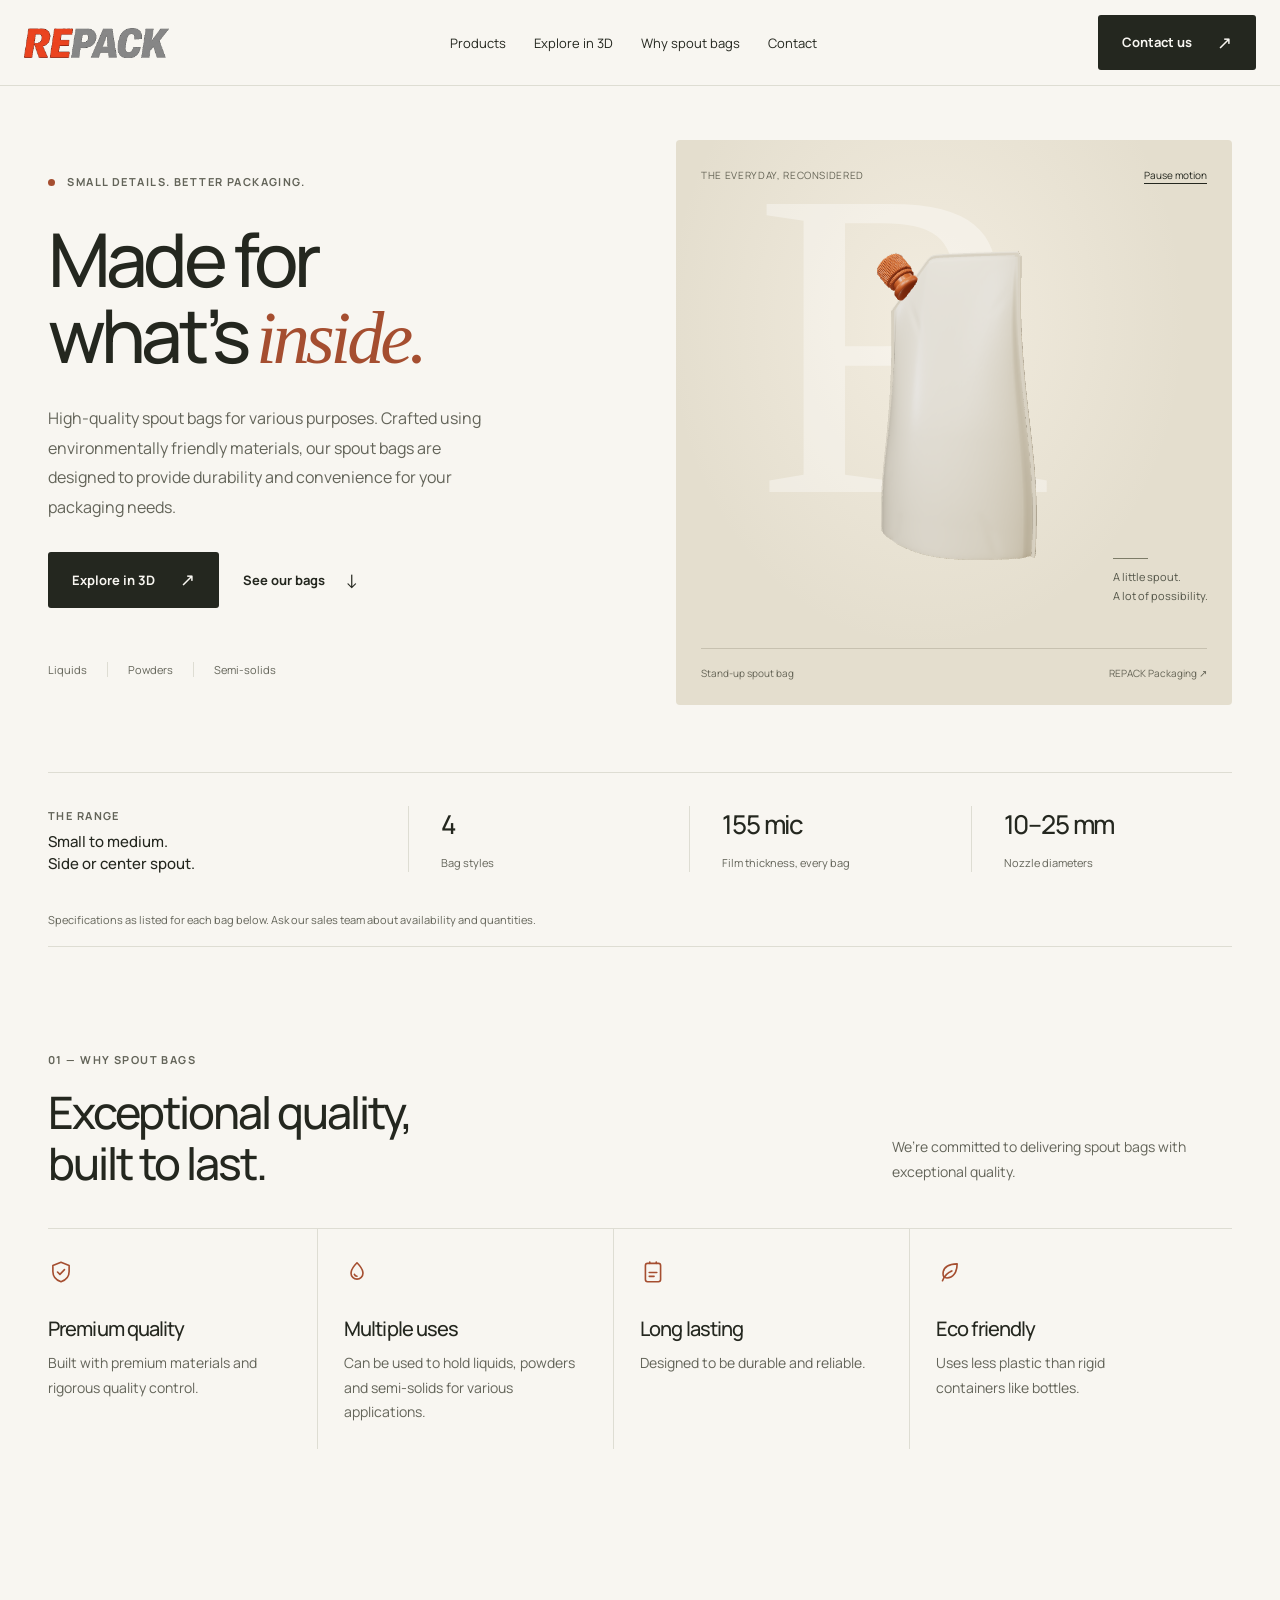
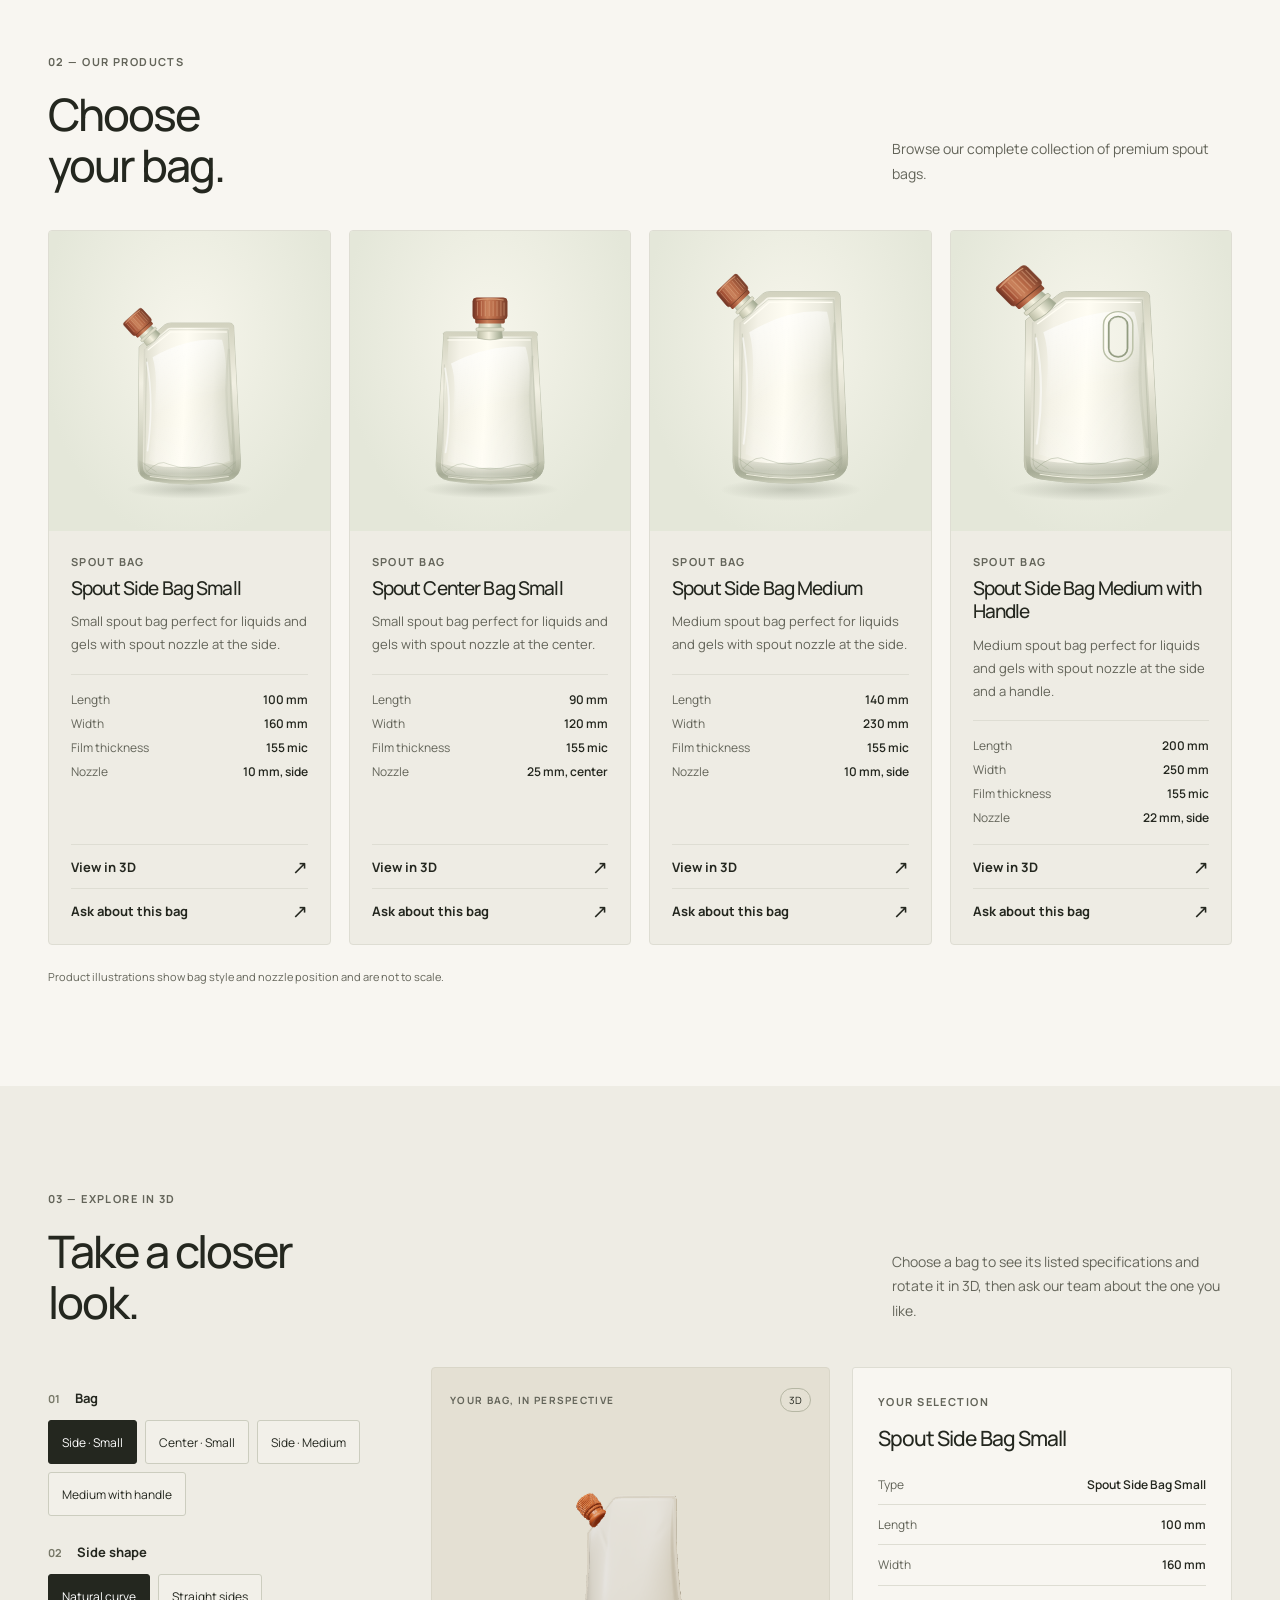
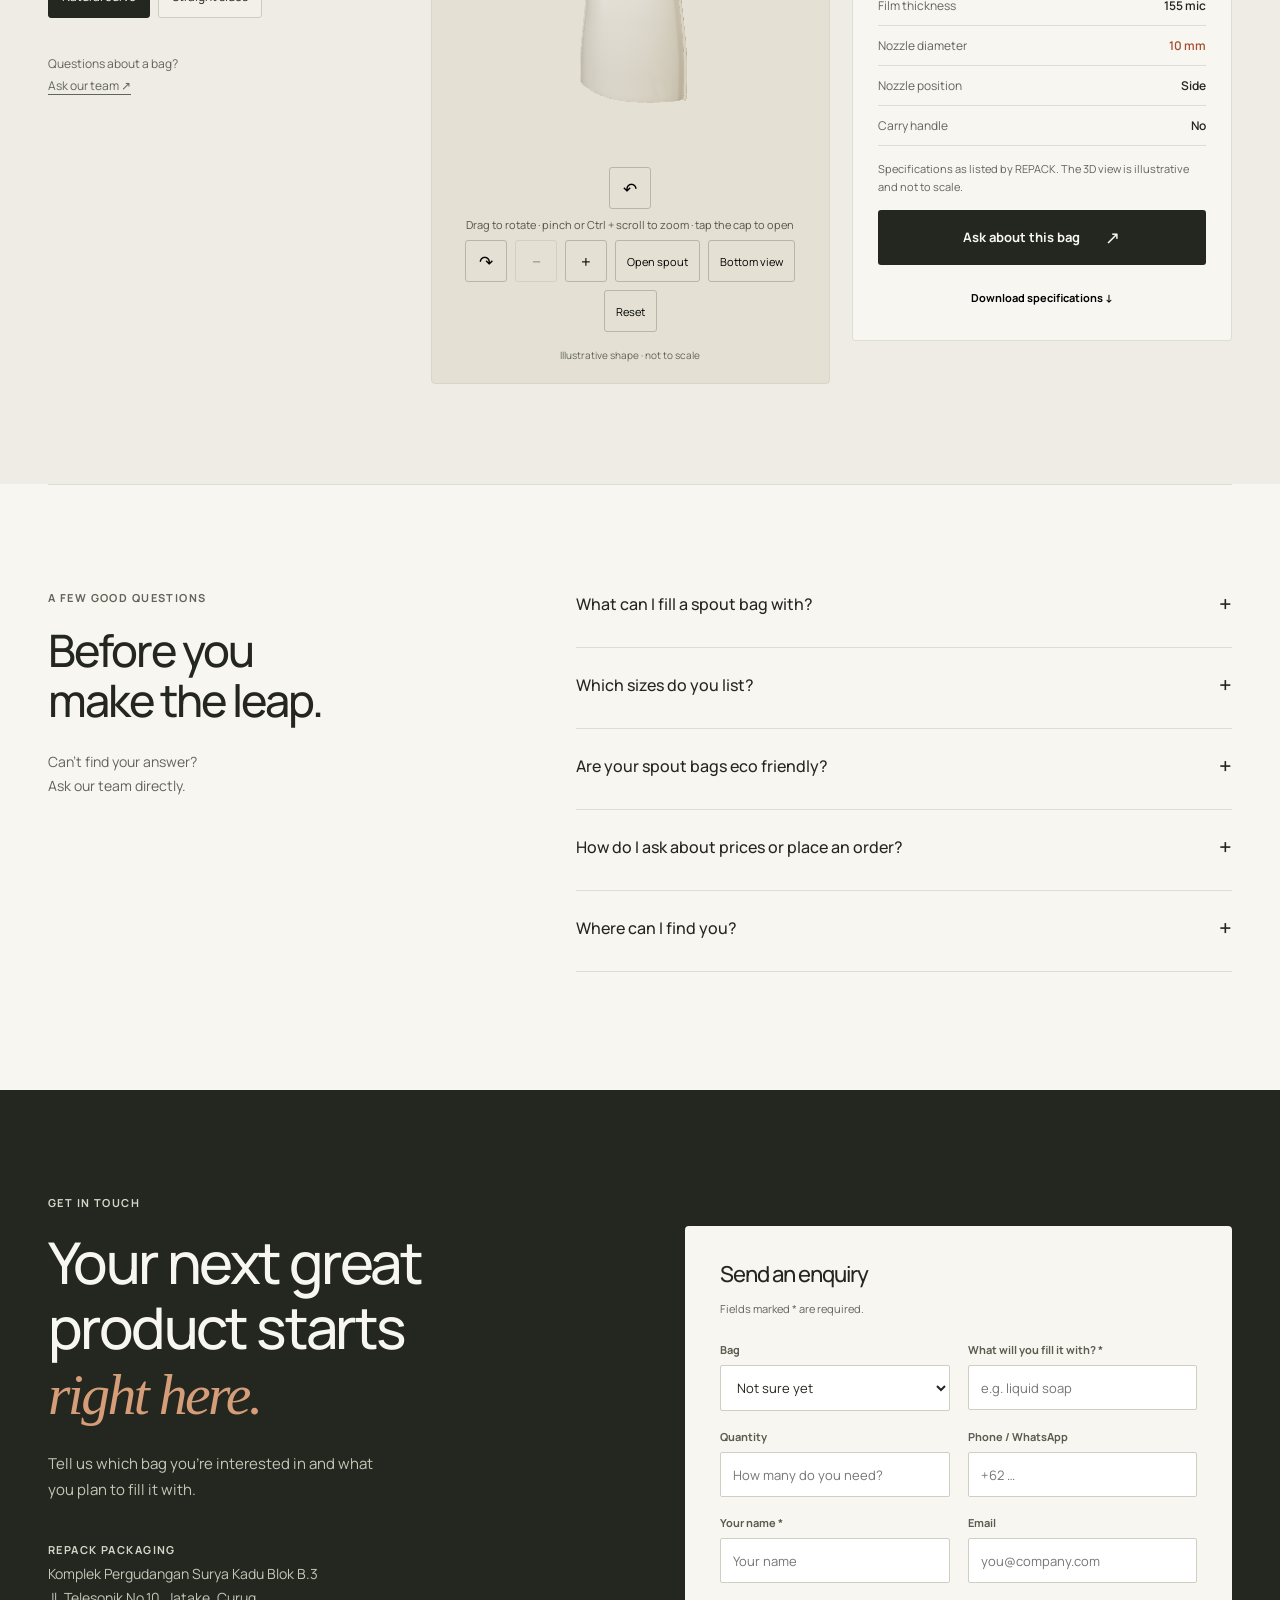
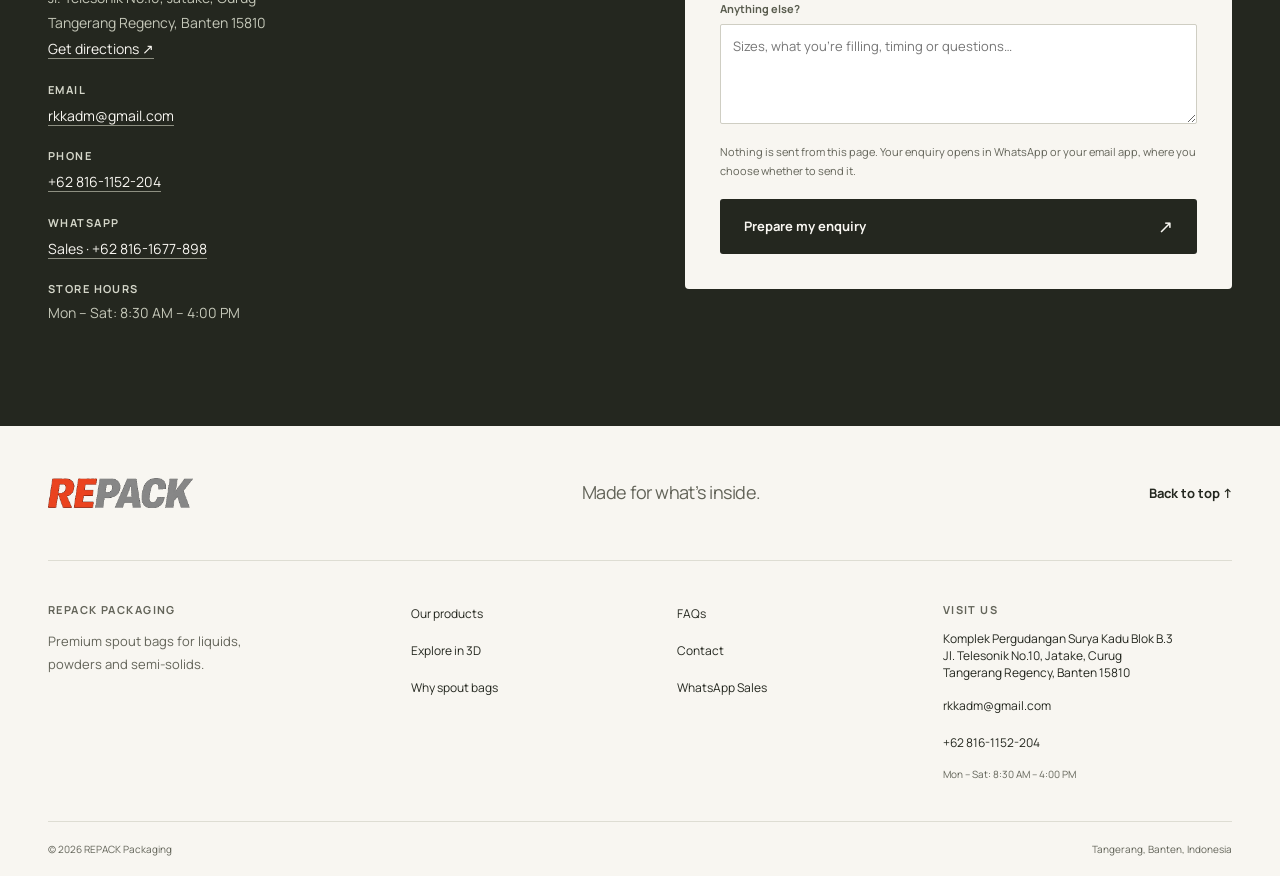
==== commit 9a32a96c: "added motion to homepage spout model" ====
--- a/index.html
+++ b/index.html
@@ -46,7 +46,7 @@
         <div class="hero-footnote" data-reveal><span>Liquids</span><span>Powders</span><span>Semi-solids</span></div>
       </div>
       <div class="hero-visual" aria-label="Spout bag product illustration">
-        <div class="visual-top"><span>THE EVERYDAY, RECONSIDERED</span><span>01 / RP</span></div>
+        <div class="visual-top"><span>THE EVERYDAY, RECONSIDERED</span><button class="hero-motion-toggle" type="button" data-hero-motion aria-controls="hero-product" hidden>Pause motion</button></div>
         <span class="hero-watermark" aria-hidden="true">R</span>
         <div class="product-view hero-product" id="hero-product">
           <img class="pouch-fallback" src="assets/pouch-natural.svg" alt="Cream stand-up spout bag with a copper corner spout" width="360" height="460">
--- a/css/styles.css
+++ b/css/styles.css
@@ -51,7 +51,9 @@
 .hero-footnote span+span{border-left:1px solid var(--border);padding-left:20px}
 .hero-visual{position:relative;min-height:565px;overflow:hidden;border-radius:4px;background:radial-gradient(ellipse at 45% 32%,#f2ecdf,transparent 60%),#e4dece}
 .visual-top,.visual-bottom{position:absolute;z-index:2;left:25px;right:25px;display:flex;justify-content:space-between;gap:15px;color:#666557;font-size:10px;letter-spacing:.065em}
-.visual-top{top:25px}
+.visual-top{top:25px;align-items:center}
+.hero-motion-toggle{flex-shrink:0;min-height:44px;margin-block:-12px;padding:10px 0 10px 10px;border:0;background:transparent;color:var(--ink);font-size:10px;text-decoration:underline;text-underline-offset:4px}
+.hero-motion-toggle:hover{color:var(--accent)}
 .visual-bottom{bottom:25px;border-top:1px solid #c7c1b0;padding-top:17px;letter-spacing:0}
 .hero-watermark{position:absolute;left:14%;top:1%;font:440px/.9 Georgia,serif;color:rgba(255,255,255,.35);letter-spacing:-.12em}
 .product-view{position:relative;overflow:hidden;min-width:0}
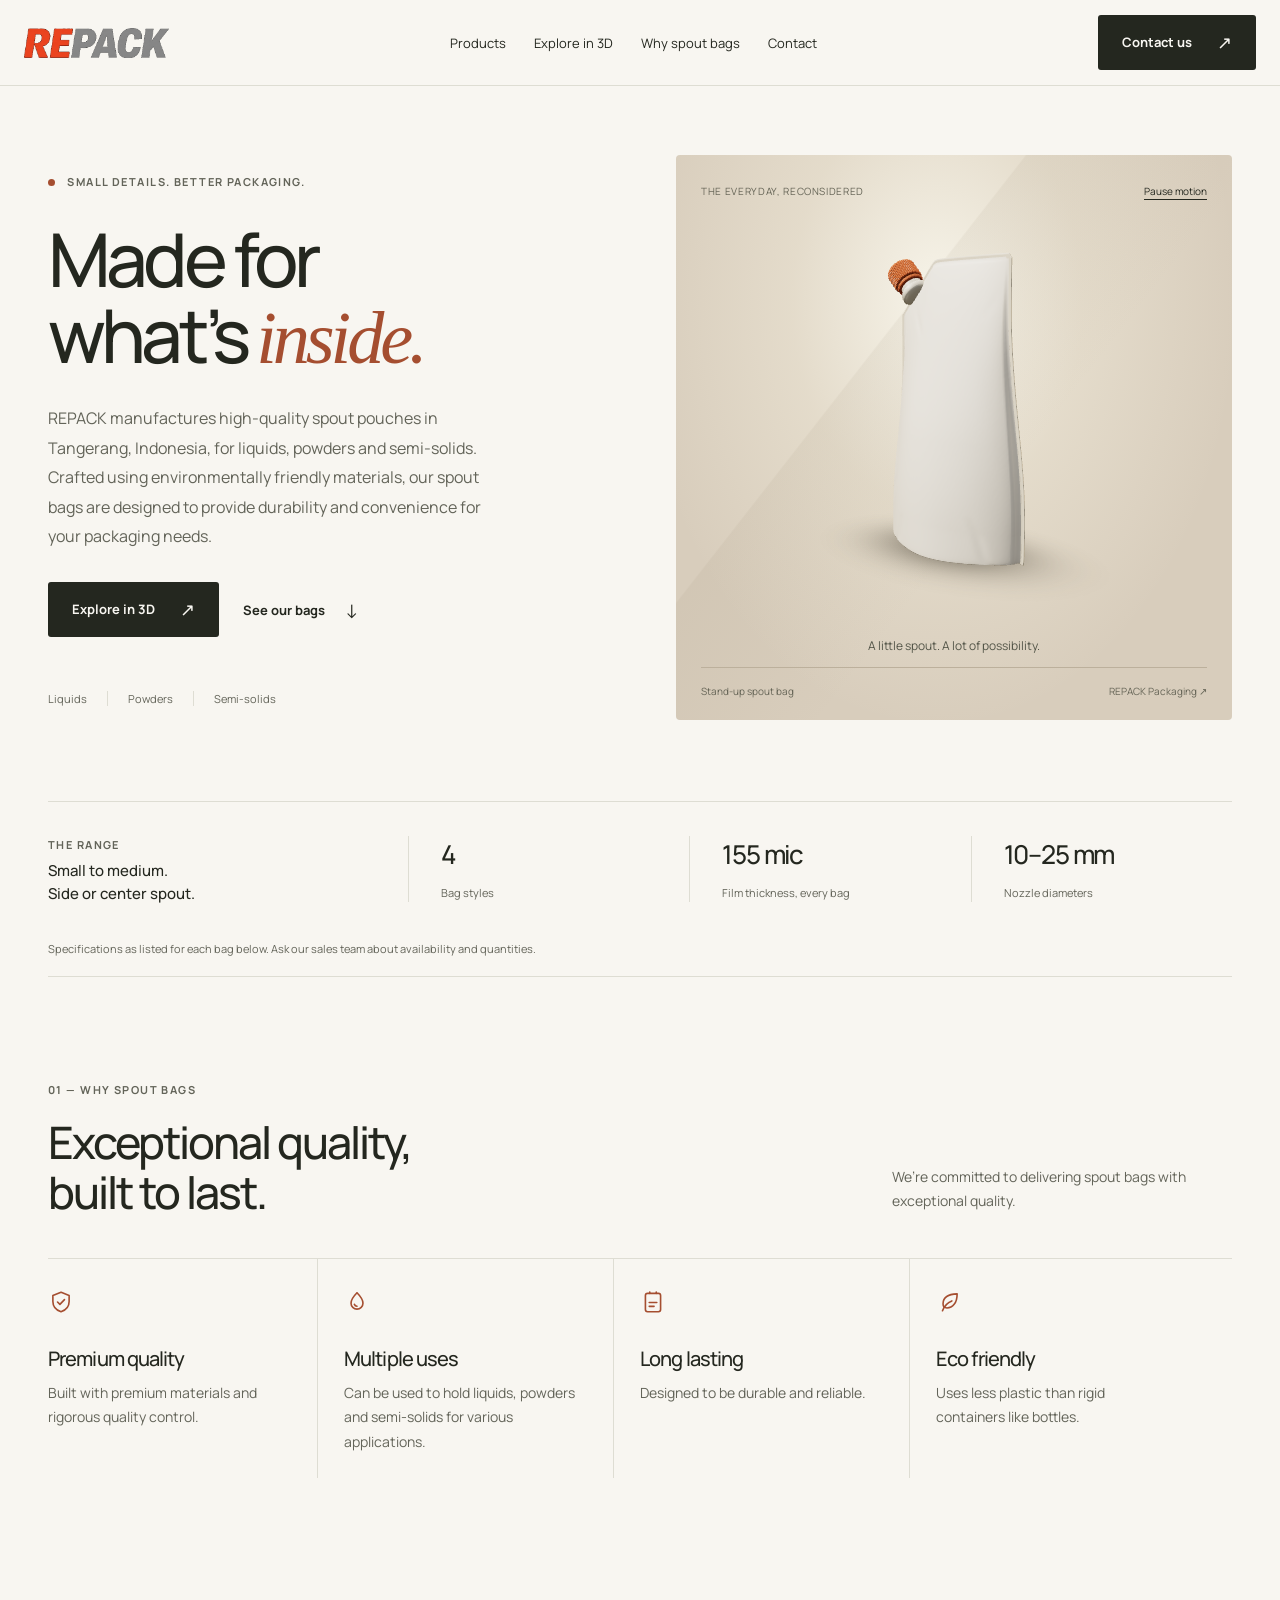
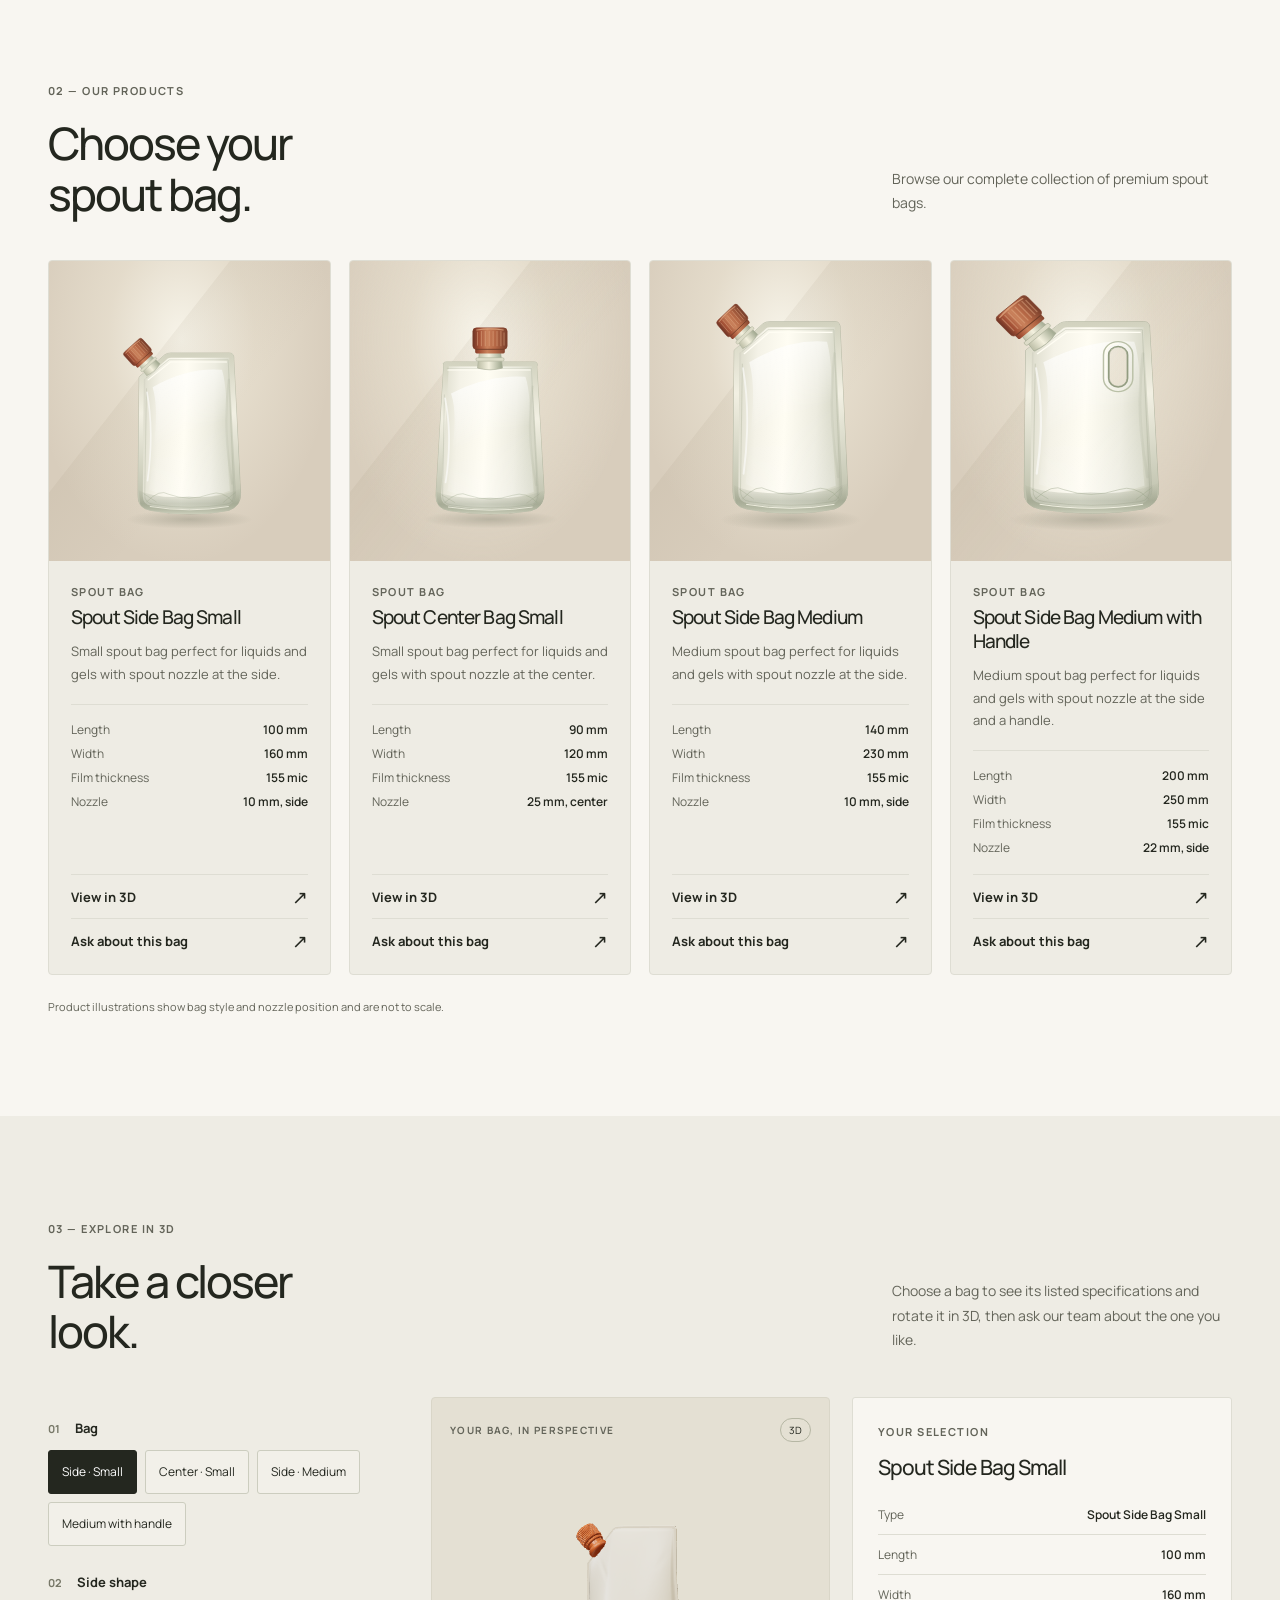
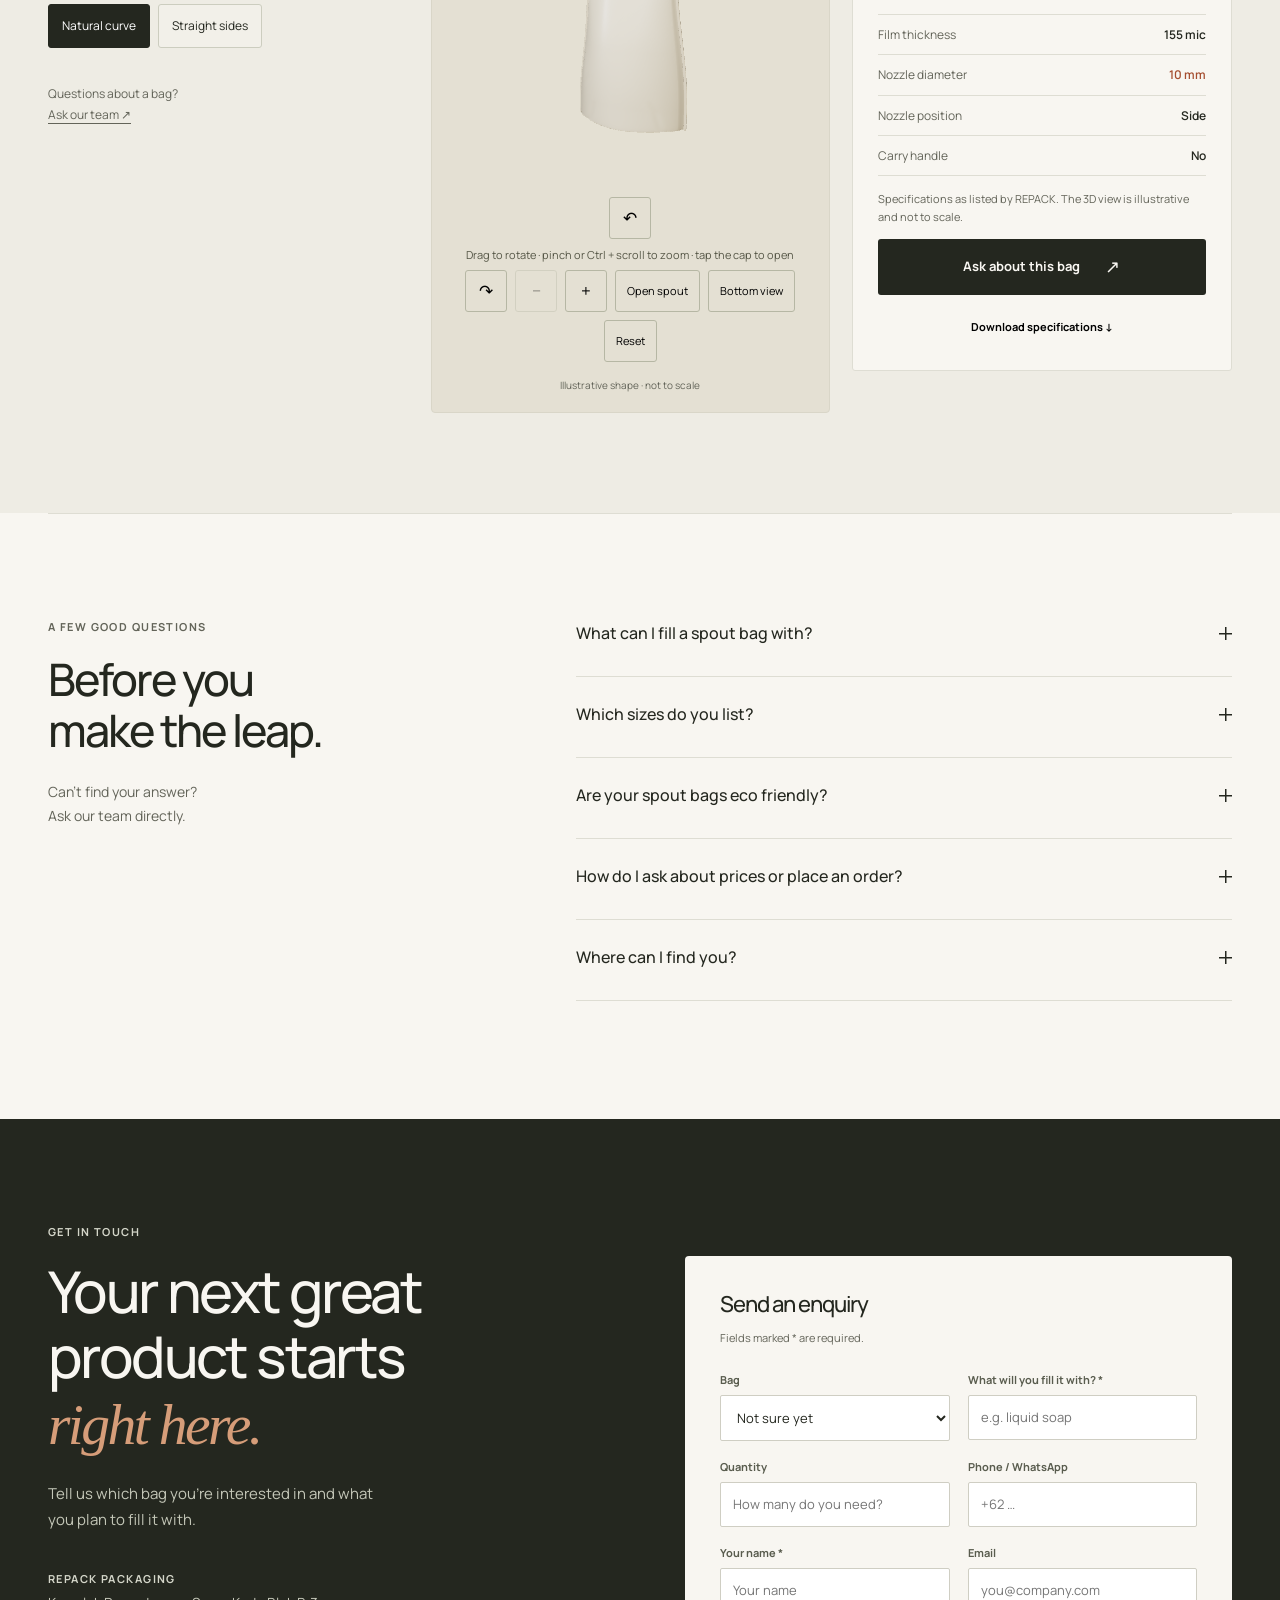
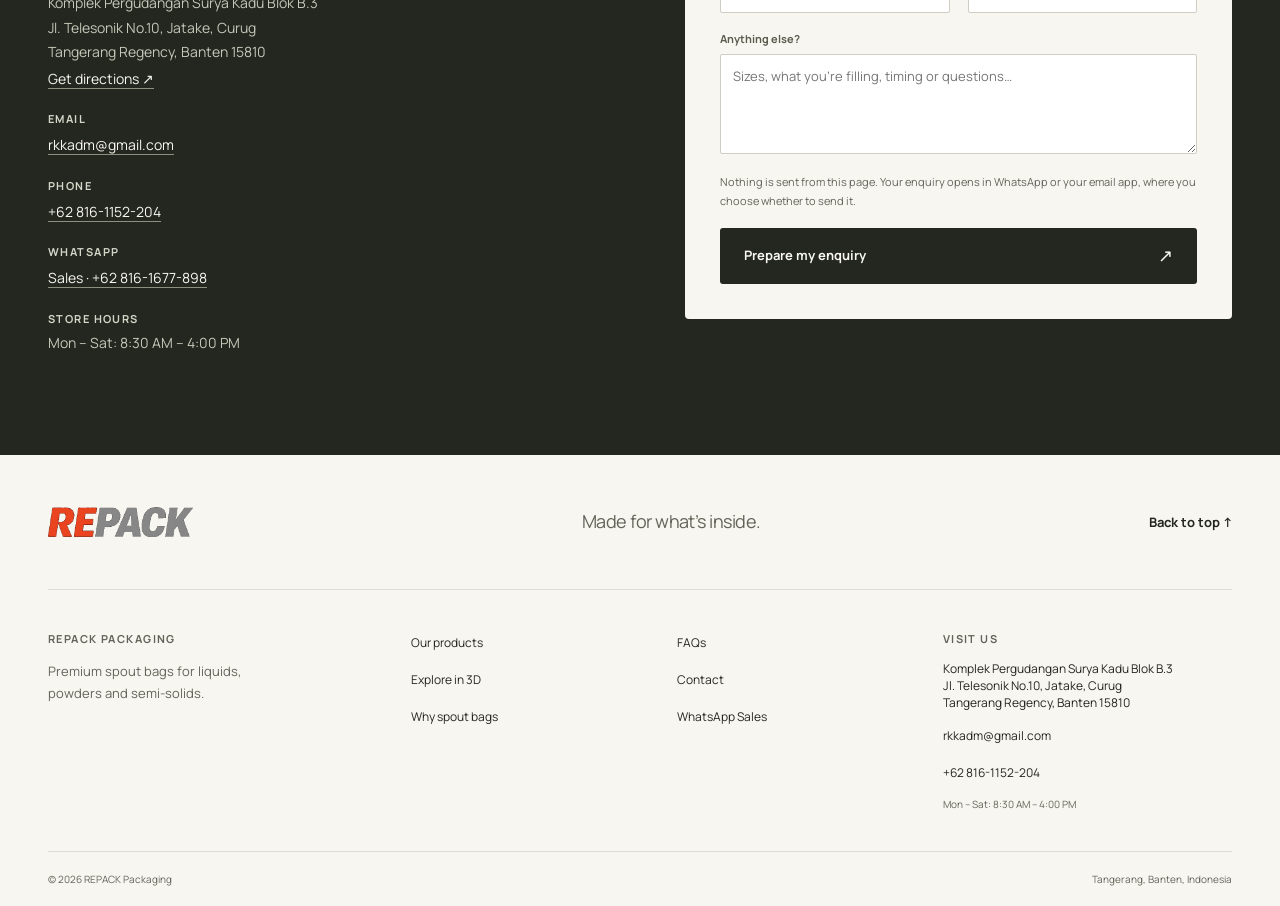
==== commit 81d60853: "added seo and animations to homepage" ====
--- a/index.html
+++ b/index.html
@@ -2,18 +2,353 @@
 <html lang="en">
 <head>
   <meta charset="utf-8">
-  <title>REPACK — Premium Spout Bags</title>
+  <title>Spout Pouch Manufacturer in Tangerang | REPACK Packaging</title>
   <meta name="viewport" content="width=device-width, initial-scale=1">
   <meta name="color-scheme" content="light">
-  <meta name="description" content="Premium spout bags for liquids, powders and semi-solids. Four bag styles with side or center nozzles, from REPACK Packaging in Tangerang, Indonesia.">
+  <meta name="description" content="Spout pouch manufacturer in Tangerang, Indonesia. Four stand-up spout bag styles with side or center nozzles for liquids, powders and semi-solids.">
+  <!-- Staging guard. Remove this line only when the site goes live at the canonical
+       domain below, otherwise it competes with the existing site for the same terms. -->
   <meta name="robots" content="noindex, nofollow">
-  <meta property="og:title" content="REPACK — Premium Spout Bags">
-  <meta property="og:description" content="Premium spout bags for liquids, powders and semi-solids, from REPACK Packaging in Tangerang, Indonesia.">
+  <link rel="canonical" href="https://repackpouch.com/">
+  <meta property="og:type" content="website">
+  <meta property="og:url" content="https://repackpouch.com/">
+  <meta property="og:site_name" content="REPACK Packaging">
+  <meta property="og:locale" content="en_US">
+  <meta property="og:title" content="REPACK — Spout Pouch Manufacturer in Tangerang">
+  <meta property="og:description" content="Stand-up spout bags for liquids, powders and semi-solids, made in Tangerang, Indonesia by REPACK Packaging.">
+  <meta property="og:image" content="https://repackpouch.com/assets/og-cover.png">
+  <meta property="og:image:width" content="1200">
+  <meta property="og:image:height" content="630">
+  <meta property="og:image:alt" content="REPACK Packaging">
+  <meta name="twitter:card" content="summary_large_image">
   <link rel="icon" href="assets/repack-favicon.png" type="image/png">
   <link rel="preconnect" href="https://fonts.googleapis.com">
   <link rel="preconnect" href="https://fonts.gstatic.com" crossorigin>
-  <link rel="stylesheet" href="https://fonts.googleapis.com/css2?family=Manrope:wght@400..800&display=swap">
+  <!-- Fetched as a print stylesheet so it does not block first paint, then promoted to
+       all media on load. Measured at 285ms of render-blocking time before this change.
+       display=swap already meant text painted in the fallback face first, so the only
+       cost is that the swap now happens a beat later. -->
+  <link rel="stylesheet" href="https://fonts.googleapis.com/css2?family=Manrope:wght@400..800&display=swap" media="print" onload="this.media=&#39;all&#39;">
+  <noscript><link rel="stylesheet" href="https://fonts.googleapis.com/css2?family=Manrope:wght@400..800&display=swap"></noscript>
   <link rel="stylesheet" href="css/styles.css">
+  <script type="application/ld+json">
+  {
+    "@context": "https://schema.org",
+    "@graph": [
+      {
+        "@type": [
+          "LocalBusiness",
+          "Manufacturer"
+        ],
+        "@id": "https://repackpouch.com/#business",
+        "name": "REPACK Packaging",
+        "description": "Manufacturer of premium spout bags for liquids, powders and semi-solids, based in Tangerang, Indonesia.",
+        "url": "https://repackpouch.com/",
+        "image": "https://repackpouch.com/assets/og-cover.png",
+        "logo": "https://repackpouch.com/assets/repack-logo.png",
+        "email": "rkkadm@gmail.com",
+        "telephone": "+628161152204",
+        "address": {
+          "@type": "PostalAddress",
+          "streetAddress": "Komplek Pergudangan Surya Kadu Blok B.3, Jl. Telesonik No.10, Jatake, Curug",
+          "addressLocality": "Tangerang Regency",
+          "addressRegion": "Banten",
+          "postalCode": "15810",
+          "addressCountry": "ID"
+        },
+        "geo": {
+          "@type": "GeoCoordinates",
+          "latitude": -6.2033867,
+          "longitude": 106.5609562
+        },
+        "hasMap": "https://www.google.com/maps/place/REPACK/@-6.203387,106.560956,16z/data=!4m6!3m5!1s0x2e69fc766be53ae3:0xa5bdc1f0430e40cd!8m2!3d-6.2033867!4d106.5609562",
+        "openingHoursSpecification": [
+          {
+            "@type": "OpeningHoursSpecification",
+            "dayOfWeek": [
+              "Monday",
+              "Tuesday",
+              "Wednesday",
+              "Thursday",
+              "Friday",
+              "Saturday"
+            ],
+            "opens": "08:30",
+            "closes": "16:00"
+          }
+        ],
+        "contactPoint": [
+          {
+            "@type": "ContactPoint",
+            "contactType": "sales",
+            "telephone": "+628161677898",
+            "email": "rkkadm@gmail.com",
+            "availableLanguage": [
+              "en",
+              "id"
+            ]
+          }
+        ],
+        "areaServed": {
+          "@type": "Country",
+          "name": "Indonesia"
+        }
+      },
+      {
+        "@type": "WebSite",
+        "@id": "https://repackpouch.com/#website",
+        "url": "https://repackpouch.com/",
+        "name": "REPACK Packaging",
+        "inLanguage": "en",
+        "publisher": {
+          "@id": "https://repackpouch.com/#business"
+        }
+      },
+      {
+        "@type": "WebPage",
+        "@id": "https://repackpouch.com/#webpage",
+        "url": "https://repackpouch.com/",
+        "name": "Spout Pouch Manufacturer in Tangerang | REPACK Packaging",
+        "isPartOf": {
+          "@id": "https://repackpouch.com/#website"
+        },
+        "about": {
+          "@id": "https://repackpouch.com/#business"
+        },
+        "primaryImageOfPage": "https://repackpouch.com/assets/og-cover.png"
+      },
+      {
+        "@type": "ItemList",
+        "@id": "https://repackpouch.com/#products",
+        "name": "Spout bags",
+        "numberOfItems": 4,
+        "itemListOrder": "https://schema.org/ItemListOrderAscending",
+        "itemListElement": [
+          {
+            "@type": "ListItem",
+            "position": 1,
+            "item": {
+              "@type": "Product",
+              "@id": "https://repackpouch.com/#product-1",
+              "name": "Spout Side Bag Small",
+              "description": "Small spout bag perfect for liquids and gels with spout nozzle at the side.",
+              "image": "https://repackpouch.com/assets/product-side-small.svg",
+              "url": "https://repackpouch.com/#products",
+              "category": "Spout bag",
+              "brand": {
+                "@id": "https://repackpouch.com/#business"
+              },
+              "manufacturer": {
+                "@id": "https://repackpouch.com/#business"
+              },
+              "additionalProperty": [
+                {
+                  "@type": "PropertyValue",
+                  "name": "Length",
+                  "value": 100,
+                  "unitText": "MMT"
+                },
+                {
+                  "@type": "PropertyValue",
+                  "name": "Width",
+                  "value": 160,
+                  "unitText": "MMT"
+                },
+                {
+                  "@type": "PropertyValue",
+                  "name": "Film thickness",
+                  "value": 155,
+                  "unitText": "E39"
+                },
+                {
+                  "@type": "PropertyValue",
+                  "name": "Nozzle diameter",
+                  "value": 10,
+                  "unitText": "MMT"
+                },
+                {
+                  "@type": "PropertyValue",
+                  "name": "Nozzle position",
+                  "value": "Side"
+                },
+                {
+                  "@type": "PropertyValue",
+                  "name": "Carry handle",
+                  "value": "No"
+                }
+              ]
+            }
+          },
+          {
+            "@type": "ListItem",
+            "position": 2,
+            "item": {
+              "@type": "Product",
+              "@id": "https://repackpouch.com/#product-2",
+              "name": "Spout Center Bag Small",
+              "description": "Small spout bag perfect for liquids and gels with spout nozzle at the center.",
+              "image": "https://repackpouch.com/assets/product-center-small.svg",
+              "url": "https://repackpouch.com/#products",
+              "category": "Spout bag",
+              "brand": {
+                "@id": "https://repackpouch.com/#business"
+              },
+              "manufacturer": {
+                "@id": "https://repackpouch.com/#business"
+              },
+              "additionalProperty": [
+                {
+                  "@type": "PropertyValue",
+                  "name": "Length",
+                  "value": 90,
+                  "unitText": "MMT"
+                },
+                {
+                  "@type": "PropertyValue",
+                  "name": "Width",
+                  "value": 120,
+                  "unitText": "MMT"
+                },
+                {
+                  "@type": "PropertyValue",
+                  "name": "Film thickness",
+                  "value": 155,
+                  "unitText": "E39"
+                },
+                {
+                  "@type": "PropertyValue",
+                  "name": "Nozzle diameter",
+                  "value": 25,
+                  "unitText": "MMT"
+                },
+                {
+                  "@type": "PropertyValue",
+                  "name": "Nozzle position",
+                  "value": "Center"
+                },
+                {
+                  "@type": "PropertyValue",
+                  "name": "Carry handle",
+                  "value": "No"
+                }
+              ]
+            }
+          },
+          {
+            "@type": "ListItem",
+            "position": 3,
+            "item": {
+              "@type": "Product",
+              "@id": "https://repackpouch.com/#product-3",
+              "name": "Spout Side Bag Medium",
+              "description": "Medium spout bag perfect for liquids and gels with spout nozzle at the side.",
+              "image": "https://repackpouch.com/assets/product-side-medium.svg",
+              "url": "https://repackpouch.com/#products",
+              "category": "Spout bag",
+              "brand": {
+                "@id": "https://repackpouch.com/#business"
+              },
+              "manufacturer": {
+                "@id": "https://repackpouch.com/#business"
+              },
+              "additionalProperty": [
+                {
+                  "@type": "PropertyValue",
+                  "name": "Length",
+                  "value": 140,
+                  "unitText": "MMT"
+                },
+                {
+                  "@type": "PropertyValue",
+                  "name": "Width",
+                  "value": 230,
+                  "unitText": "MMT"
+                },
+                {
+                  "@type": "PropertyValue",
+                  "name": "Film thickness",
+                  "value": 155,
+                  "unitText": "E39"
+                },
+                {
+                  "@type": "PropertyValue",
+                  "name": "Nozzle diameter",
+                  "value": 10,
+                  "unitText": "MMT"
+                },
+                {
+                  "@type": "PropertyValue",
+                  "name": "Nozzle position",
+                  "value": "Side"
+                },
+                {
+                  "@type": "PropertyValue",
+                  "name": "Carry handle",
+                  "value": "No"
+                }
+              ]
+            }
+          },
+          {
+            "@type": "ListItem",
+            "position": 4,
+            "item": {
+              "@type": "Product",
+              "@id": "https://repackpouch.com/#product-4",
+              "name": "Spout Side Bag Medium with Handle",
+              "description": "Medium spout bag perfect for liquids and gels with spout nozzle at the side and a handle.",
+              "image": "https://repackpouch.com/assets/product-side-medium-handle.svg",
+              "url": "https://repackpouch.com/#products",
+              "category": "Spout bag",
+              "brand": {
+                "@id": "https://repackpouch.com/#business"
+              },
+              "manufacturer": {
+                "@id": "https://repackpouch.com/#business"
+              },
+              "additionalProperty": [
+                {
+                  "@type": "PropertyValue",
+                  "name": "Length",
+                  "value": 200,
+                  "unitText": "MMT"
+                },
+                {
+                  "@type": "PropertyValue",
+                  "name": "Width",
+                  "value": 250,
+                  "unitText": "MMT"
+                },
+                {
+                  "@type": "PropertyValue",
+                  "name": "Film thickness",
+                  "value": 155,
+                  "unitText": "E39"
+                },
+                {
+                  "@type": "PropertyValue",
+                  "name": "Nozzle diameter",
+                  "value": 22,
+                  "unitText": "MMT"
+                },
+                {
+                  "@type": "PropertyValue",
+                  "name": "Nozzle position",
+                  "value": "Side"
+                },
+                {
+                  "@type": "PropertyValue",
+                  "name": "Carry handle",
+                  "value": "Yes"
+                }
+              ]
+            }
+          }
+        ]
+      }
+    ]
+  }
+  </script>
 </head>
 <body id="top">
   <a class="skip-link" href="#main">Skip to content</a>
@@ -38,7 +373,7 @@
       <div class="hero-copy">
         <span class="eyebrow" data-reveal><span class="status-dot"></span> Small details. Better packaging.</span>
         <h1 id="hero-title" data-reveal>Made for<br>what’s <em>inside.</em></h1>
-        <p class="hero-description" data-reveal>High-quality spout bags for various purposes. Crafted using environmentally friendly materials, our spout bags are designed to provide durability and convenience for your packaging needs.</p>
+        <p class="hero-description" data-reveal>REPACK manufactures high-quality spout pouches in Tangerang, Indonesia, for liquids, powders and semi-solids. Crafted using environmentally friendly materials, our spout bags are designed to provide durability and convenience for your packaging needs.</p>
         <div class="actions" data-reveal>
           <a href="#configure" class="btn btn-primary">Explore in 3D <span aria-hidden="true">↗</span></a>
           <a href="#products" class="text-link">See our bags <span aria-hidden="true">↓</span></a>
@@ -47,11 +382,10 @@
       </div>
       <div class="hero-visual" aria-label="Spout bag product illustration">
         <div class="visual-top"><span>THE EVERYDAY, RECONSIDERED</span><button class="hero-motion-toggle" type="button" data-hero-motion aria-controls="hero-product" hidden>Pause motion</button></div>
-        <span class="hero-watermark" aria-hidden="true">R</span>
         <div class="product-view hero-product" id="hero-product">
           <img class="pouch-fallback" src="assets/pouch-natural.svg" alt="Cream stand-up spout bag with a copper corner spout" width="360" height="460">
         </div>
-        <span class="product-callout"><i></i>A little spout.<br>A lot of possibility.</span>
+        <p class="product-callout">A little spout. A lot of possibility.</p>
         <div class="visual-bottom"><span>Stand-up spout bag</span><span>REPACK Packaging ↗</span></div>
       </div>
     </section>
@@ -71,22 +405,22 @@
       </div>
       <ul class="why-grid">
         <li data-reveal>
-          <svg width="26" height="26" viewBox="0 0 24 24" fill="none" stroke="currentColor" stroke-width="1.5" stroke-linecap="round" stroke-linejoin="round" aria-hidden="true"><path d="M12 3 4.5 6v5.5c0 4.4 3.1 8 7.5 9.5 4.4-1.5 7.5-5.1 7.5-9.5V6L12 3Z"/><path d="m8.8 12 2.2 2.2 4.2-4.4"/></svg>
+          <svg width="26" height="26" viewBox="0 0 24 24" fill="none" stroke="currentColor" stroke-width="1.5" stroke-linecap="round" stroke-linejoin="round" aria-hidden="true"><path pathLength="1" d="M12 3 4.5 6v5.5c0 4.4 3.1 8 7.5 9.5 4.4-1.5 7.5-5.1 7.5-9.5V6L12 3Z"/><path pathLength="1" d="m8.8 12 2.2 2.2 4.2-4.4"/></svg>
           <h3>Premium quality</h3>
           <p>Built with premium materials and rigorous quality control.</p>
         </li>
         <li data-reveal>
-          <svg width="26" height="26" viewBox="0 0 24 24" fill="none" stroke="currentColor" stroke-width="1.5" stroke-linecap="round" stroke-linejoin="round" aria-hidden="true"><path d="M12 3.5s5.5 5.6 5.5 9.6a5.5 5.5 0 0 1-11 0C6.5 9.1 12 3.5 12 3.5Z"/><path d="M9.6 14.2a2.6 2.6 0 0 0 2.4 1.7"/></svg>
+          <svg width="26" height="26" viewBox="0 0 24 24" fill="none" stroke="currentColor" stroke-width="1.5" stroke-linecap="round" stroke-linejoin="round" aria-hidden="true"><path pathLength="1" d="M12 3.5s5.5 5.6 5.5 9.6a5.5 5.5 0 0 1-11 0C6.5 9.1 12 3.5 12 3.5Z"/><path pathLength="1" d="M9.6 14.2a2.6 2.6 0 0 0 2.4 1.7"/></svg>
           <h3>Multiple uses</h3>
           <p>Can be used to hold liquids, powders and semi-solids for various applications.</p>
         </li>
         <li data-reveal>
-          <svg width="26" height="26" viewBox="0 0 24 24" fill="none" stroke="currentColor" stroke-width="1.5" stroke-linecap="round" stroke-linejoin="round" aria-hidden="true"><rect x="5" y="4" width="14" height="17" rx="2"/><path d="M9 4V2.8M15 4V2.8M8.5 12.5h7M8.5 16h4.5"/></svg>
+          <svg width="26" height="26" viewBox="0 0 24 24" fill="none" stroke="currentColor" stroke-width="1.5" stroke-linecap="round" stroke-linejoin="round" aria-hidden="true"><rect pathLength="1" x="5" y="4" width="14" height="17" rx="2"/><path pathLength="1" d="M9 4V2.8M15 4V2.8M8.5 12.5h7M8.5 16h4.5"/></svg>
           <h3>Long lasting</h3>
           <p>Designed to be durable and reliable.</p>
         </li>
         <li data-reveal>
-          <svg width="26" height="26" viewBox="0 0 24 24" fill="none" stroke="currentColor" stroke-width="1.5" stroke-linecap="round" stroke-linejoin="round" aria-hidden="true"><path d="M19.5 4.5c-8.5.3-13 3.7-13 9.2 0 2.2 1.3 3.8 3.6 3.8 5.2 0 9.4-4.5 9.4-13Z"/><path d="M6 20c1.6-4.4 4.7-7.4 8.6-9"/></svg>
+          <svg width="26" height="26" viewBox="0 0 24 24" fill="none" stroke="currentColor" stroke-width="1.5" stroke-linecap="round" stroke-linejoin="round" aria-hidden="true"><path pathLength="1" d="M19.5 4.5c-8.5.3-13 3.7-13 9.2 0 2.2 1.3 3.8 3.6 3.8 5.2 0 9.4-4.5 9.4-13Z"/><path pathLength="1" d="M6 20c1.6-4.4 4.7-7.4 8.6-9"/></svg>
           <h3>Eco friendly</h3>
           <p>Uses less plastic than rigid containers like bottles.</p>
         </li>
@@ -95,7 +429,7 @@
 
     <section class="products section-wrap section-space" id="products">
       <div class="section-heading">
-        <div><span class="eyebrow" data-reveal>02 — Our products</span><h2 data-reveal>Choose<br>your bag.</h2></div>
+        <div><span class="eyebrow" data-reveal>02 — Our products</span><h2 data-reveal>Choose your<br>spout bag.</h2></div>
         <p data-reveal>Browse our complete collection of premium spout bags.</p>
       </div>
       <div class="product-grid">
@@ -224,28 +558,28 @@
 
     <section class="faq section-wrap section-space" id="faq">
       <div>
-        <span class="eyebrow">A few good questions</span>
-        <h2>Before you<br>make the leap.</h2>
-        <p>Can’t find your answer?<br>Ask our team directly.</p>
+        <span class="eyebrow" data-reveal>A few good questions</span>
+        <h2 data-reveal>Before you<br>make the leap.</h2>
+        <p data-reveal>Can’t find your answer?<br>Ask our team directly.</p>
       </div>
       <div class="faq-list">
-        <details>
+        <details data-reveal>
           <summary>What can I fill a spout bag with?</summary>
           <p>Our spout bags can hold liquids, powders and semi-solids for a range of applications.</p>
         </details>
-        <details>
+        <details data-reveal>
           <summary>Which sizes do you list?</summary>
           <p>Four bags: Spout Side Bag Small (100 × 160 mm), Spout Center Bag Small (90 × 120 mm), Spout Side Bag Medium (140 × 230 mm) and Spout Side Bag Medium with Handle (200 × 250 mm), given as length × width. All use 155 mic film. The nozzle is 10 mm on the two side bags without a handle, 22 mm on the handle bag and 25 mm on the center bag.</p>
         </details>
-        <details>
+        <details data-reveal>
           <summary>Are your spout bags eco friendly?</summary>
           <p>They’re crafted using environmentally friendly materials, and they use less plastic than rigid containers like bottles.</p>
         </details>
-        <details>
+        <details data-reveal>
           <summary>How do I ask about prices or place an order?</summary>
           <p>Send an enquiry with the form on this page, message our Sales team on WhatsApp, email rkkadm@gmail.com or call +62 816-1152-204. We’re available Monday to Saturday, 8:30 AM – 4:00 PM.</p>
         </details>
-        <details>
+        <details data-reveal>
           <summary>Where can I find you?</summary>
           <p>REPACK Packaging, Komplek Pergudangan Surya Kadu Blok B.3, Jl. Telesonik No.10, Jatake, Curug, Tangerang Regency, Banten 15810. Use the directions link in the contact details to open the map.</p>
         </details>
--- a/css/styles.css
+++ b/css/styles.css
@@ -1,4 +1,4 @@
-:root{--bg:#f8f6f1;--ink:#24271f;--muted:#636459;--border:#deddd3;--accent:#a54e30;--surface:#eeece4;--olive:#e4e7d9;--max:1320px;--ease:cubic-bezier(.2,.7,.2,1);color-scheme:light}
+:root{--bg:#f8f6f1;--ink:#24271f;--muted:#636459;--border:#deddd3;--accent:#a54e30;--surface:#eeece4;--olive:#e4e7d9;--product-backdrop:linear-gradient(128deg,transparent 35%,#8c7c6214 35.2%,transparent 59%),radial-gradient(ellipse at 47% 26%,#fffef5cc 0%,#f5f0e068 35%,transparent 72%),#d8cdbc;--max:1320px;--ease:cubic-bezier(.2,.7,.2,1);interpolate-size:allow-keywords;color-scheme:light}
 *{box-sizing:border-box}
 html{scroll-behavior:smooth;scroll-padding-top:105px}
 body{margin:0;background:var(--bg);color:var(--ink);font-family:Manrope,Arial,sans-serif;-webkit-font-smoothing:antialiased}
@@ -49,21 +49,19 @@
 .actions{display:flex;align-items:center;flex-wrap:wrap;gap:14px 24px;margin-top:30px}
 .hero-footnote{display:flex;flex-wrap:wrap;gap:10px 20px;margin-top:54px;font-size:11px;color:var(--muted)}
 .hero-footnote span+span{border-left:1px solid var(--border);padding-left:20px}
-.hero-visual{position:relative;min-height:565px;overflow:hidden;border-radius:4px;background:radial-gradient(ellipse at 45% 32%,#f2ecdf,transparent 60%),#e4dece}
+.hero-visual{position:relative;min-height:565px;overflow:hidden;border-radius:4px;background:var(--product-backdrop);display:grid;grid-template-rows:auto minmax(0,1fr) auto auto;padding:22px 25px;gap:12px}
 .visual-top,.visual-bottom{position:absolute;z-index:2;left:25px;right:25px;display:flex;justify-content:space-between;gap:15px;color:#666557;font-size:10px;letter-spacing:.065em}
-.visual-top{top:25px;align-items:center}
+.visual-top{position:relative;inset:auto;align-items:center;min-height:28px}
 .hero-motion-toggle{flex-shrink:0;min-height:44px;margin-block:-12px;padding:10px 0 10px 10px;border:0;background:transparent;color:var(--ink);font-size:10px;text-decoration:underline;text-underline-offset:4px}
 .hero-motion-toggle:hover{color:var(--accent)}
-.visual-bottom{bottom:25px;border-top:1px solid #c7c1b0;padding-top:17px;letter-spacing:0}
-.hero-watermark{position:absolute;left:14%;top:1%;font:440px/.9 Georgia,serif;color:rgba(255,255,255,.35);letter-spacing:-.12em}
+.visual-bottom{position:relative;inset:auto;border-top:1px solid #bcb09c;padding-top:16px;letter-spacing:0}
 .product-view{position:relative;overflow:hidden;min-width:0}
 .product-view canvas{display:block;position:absolute;inset:0;width:100%;height:100%;opacity:0}
 .product-view.is-ready canvas{opacity:1}
 .pouch-fallback{width:100%;height:100%;object-fit:contain;position:absolute;inset:0}
 .product-view.is-ready .pouch-fallback{visibility:hidden}
-.hero-product{position:absolute;inset:45px 20px 55px}
-.product-callout{position:absolute;right:24px;bottom:100px;z-index:2;font-size:11px;line-height:1.7;color:#535548}
-.product-callout i{display:block;width:35px;height:1px;background:#7d7c68;margin-bottom:9px}
+.hero-product{position:relative;min-height:350px;width:100%;height:100%}
+.product-callout{margin:0;text-align:center;font-size:12px;line-height:1.6;color:#535548}
 .capabilities{display:grid;grid-template-columns:1.3fr 1fr 1fr 1fr;gap:20px;align-items:center;border-top:1px solid var(--border);border-bottom:1px solid var(--border);padding-block:30px 18px}
 .capabilities p{margin:6px 0 0;font-size:15px;font-weight:500;color:var(--ink);line-height:1.5}
 .capabilities>div:not(:first-child){border-left:1px solid var(--border);padding-left:32px}
@@ -114,8 +112,8 @@
 .faq-list details{border-bottom:1px solid var(--border);padding:0 0 18px;margin-bottom:18px}
 .faq-list summary{list-style:none;cursor:pointer;display:flex;justify-content:space-between;gap:25px;padding:8px 0;font-size:16px;font-weight:500;min-height:44px}
 .faq-list summary::-webkit-details-marker{display:none}
-.faq-list summary:after{content:'+';font-size:22px;line-height:1}
-.faq-list details[open] summary:after{content:'−'}
+.faq-list summary:after{content:'';flex:none;width:13px;height:13px;margin-top:5px;background:linear-gradient(currentColor,currentColor) center/100% 1.5px no-repeat,linear-gradient(currentColor,currentColor) center/1.5px 100% no-repeat;transition:background-size .3s var(--ease),transform .3s var(--ease)}
+.faq-list details[open] summary:after{background-size:100% 1.5px,1.5px 0;transform:rotate(180deg)}
 .faq-list details p{font-size:14px;padding-top:8px;max-width:530px;margin:0}
 .quote{background:var(--ink);color:var(--bg)}
 .quote-grid{display:grid;grid-template-columns:1fr 1fr;gap:90px;align-items:center}
@@ -147,11 +145,37 @@
 .footer-bottom{display:flex;justify-content:space-between;gap:20px;border-top:1px solid var(--border);padding:20px 0;font-size:10px;color:var(--muted)}
 .reveal-pending{opacity:0;transform:translateY(16px)}
 [data-reveal]{transition:opacity .65s var(--ease),transform .65s var(--ease)}
+/* Why grid: the four cards cascade instead of landing together, and each line icon
+   draws itself in behind its card. pathLength="1" in the markup normalises every
+   shape to the same length, so a single dashoffset covers all eight of them.
+   The drawn state is the default and .reveal-pending is what hides it, so the icons
+   are still there with JS off — same contract the rest of the reveals follow. */
+.why-grid li:nth-child(2){transition-delay:.09s}
+.why-grid li:nth-child(3){transition-delay:.18s}
+.why-grid li:nth-child(4){transition-delay:.27s}
+.why-grid svg path,.why-grid svg rect{stroke-dasharray:1;stroke-dashoffset:0;transition:stroke-dashoffset .9s var(--ease) .12s}
+.why-grid li.reveal-pending svg path,.why-grid li.reveal-pending svg rect{stroke-dashoffset:1}
+.why-grid li:nth-child(2) svg path,.why-grid li:nth-child(2) svg rect{transition-delay:.21s}
+.why-grid li:nth-child(3) svg path,.why-grid li:nth-child(3) svg rect{transition-delay:.3s}
+.why-grid li:nth-child(4) svg path,.why-grid li:nth-child(4) svg rect{transition-delay:.39s}
+
+/* FAQ: rows cascade in, and the answer height animates where ::details-content is
+   supported. Older browsers skip the @supports block and keep today instant open,
+   which is why the height animation lives here rather than in JS — no script means
+   no risk of leaving a row stuck shut. */
+.faq-list details:nth-child(2){transition-delay:.07s}
+.faq-list details:nth-child(3){transition-delay:.14s}
+.faq-list details:nth-child(4){transition-delay:.21s}
+.faq-list details:nth-child(5){transition-delay:.28s}
+@supports selector(::details-content){
+.faq-list details::details-content{block-size:0;overflow:hidden;transition:block-size .38s var(--ease),content-visibility .38s allow-discrete}
+.faq-list details[open]::details-content{block-size:auto}
+}
 @media(min-width:1500px){.hero-visual{min-height:620px}}
 @media(max-width:1100px){.section-wrap{width:calc(100% - 56px)}.nav{padding-inline:28px}.nav-links{gap:18px}.hero{gap:25px}.hero-visual{min-height:520px}.hero h1{font-size:64px}.config-shell{grid-template-columns:1fr 1fr;gap:24px}.config-output{grid-column:1/-1;display:grid;grid-template-columns:1fr 1fr;column-gap:30px}.config-output>.eyebrow,.config-output>h3{grid-column:1}.spec-list{grid-column:2;grid-row:1/6}.config-output>.btn,.config-output>.download-build{grid-column:1}.faq,.quote-grid{gap:40px}.capabilities strong{font-size:22px}.capabilities>div:not(:first-child){padding-left:20px}.quote-form{padding:26px}}
-@media(max-width:800px){.section-space{padding-block:70px}.nav{min-height:74px}.menu-toggle{display:block}.nav-links{display:none;position:absolute;top:100%;left:0;right:0;background:var(--bg);border-bottom:1px solid var(--border);padding:16px 28px;box-shadow:0 10px 15px #24271f0a}.nav-links.is-open{display:flex;flex-direction:column;gap:4px}.nav-links a{padding:13px 0}.hero{grid-template-columns:1fr 1fr;gap:22px}.hero h1{font-size:52px}.hero-description{font-size:14px}.hero-visual{min-height:500px}.visual-top{font-size:9px;left:16px;right:16px}.visual-top>span:last-child{display:none}.visual-bottom{left:16px;right:16px}.visual-bottom>span:last-child{display:none}.hero-product{inset:50px 0}.hero-watermark{left:0;font-size:350px}.product-callout{right:16px;bottom:85px}.hero-footnote{margin-top:30px}.hero-footnote span+span{border:0;padding:0}.capabilities{grid-template-columns:repeat(2,1fr);gap:25px}.capabilities>div:not(:first-child){border:0;padding:0}.capabilities>div:nth-child(even){padding-left:25px;border-left:1px solid var(--border)}.section-heading{gap:30px}.section-heading>p{max-width:260px}.quote-grid{grid-template-columns:1fr 1.2fr;gap:30px}.quote-copy h2{font-size:42px}.quote-form{padding:23px}.grid-2{grid-template-columns:1fr}.footer-grid{grid-template-columns:1fr 1fr}.footer-top p{font-size:16px}}
-@media(max-width:600px){html{scroll-padding-top:90px}.section-wrap{width:calc(100% - 40px)}.nav{padding:10px 20px;gap:10px;min-height:70px}.brand img{height:24px}.nav-actions{gap:8px}.nav-cta{font-size:11px;padding:12px;min-height:42px;gap:8px}.nav-cta span{font-size:16px}.menu-toggle{font-size:0;padding:9px;min-width:40px;min-height:42px}.menu-toggle span{font-size:22px;margin:0}.menu-toggle:before{content:'☰';font-size:17px}.menu-toggle span{display:none}.hero{grid-template-columns:1fr;padding-block:20px 30px;gap:22px}.hero-copy{padding:20px 0 0}.hero h1{font-size:clamp(48px,12.7vw,72px);margin-top:24px}.hero-description{font-size:15px;max-width:100%;line-height:1.75}.actions{margin-top:24px;gap:12px 20px}.actions .text-link{font-size:12px}.hero-footnote{gap:12px;font-size:10px;margin-top:24px}.hero-footnote span+span{border-left:1px solid var(--border);padding-left:12px}.hero-visual{min-height:410px}.hero-watermark{font-size:345px;left:18%;top:0}.hero-product{inset:26px 0 37px}.visual-top{top:18px}.visual-top>span:last-child{display:block}.visual-bottom{bottom:18px}.product-callout{font-size:10px;bottom:72px;right:18px}.capabilities{padding-top:25px;gap:22px}.capabilities strong{font-size:24px}.capabilities .eyebrow{font-size:10px}.capabilities p{font-size:13px}.capabilities>div>span:not(.eyebrow){font-size:10px}.section-space{padding-block:60px}.section-heading{display:block;margin-bottom:30px}.section-heading>p{max-width:none;margin:20px 0 0;font-size:14px}.section-heading h2{font-size:34px}.config-shell{grid-template-columns:1fr;gap:24px}.config-choices{padding-top:0;gap:24px}.pill span{font-size:13px}.config-help{margin:0}.config-preview .product-view{height:320px}.config-output{grid-column:auto;display:flex;padding:24px}.spec-list dt,.spec-list dd{font-size:13px}.faq{grid-template-columns:1fr;gap:20px}.faq-list summary{font-size:15px}.quote-grid{grid-template-columns:1fr;gap:32px}.quote-copy h2{font-size:48px}.quote-copy>p{max-width:none}.quote-form{padding:23px}.grid-2{grid-template-columns:1fr}.field input,.field textarea,.field select{font-size:16px}.footer-top{flex-wrap:wrap;padding:30px 0;gap:15px}.footer-top>.brand img{height:26px}.footer-top p{display:none}.footer-grid{gap:30px 20px;padding-block:30px}.footer-grid>div:first-child{grid-column:1/-1}.footer-grid>div:last-child{grid-column:1/-1}.footer-bottom{flex-direction:column;gap:8px;font-size:10px}}
-@media(prefers-reduced-motion:reduce){html{scroll-behavior:auto}*,*:before,*:after{animation:none!important;transition:none!important}.reveal-pending{opacity:1;transform:none}}
+@media(max-width:800px){.section-space{padding-block:70px}.nav{min-height:74px}.menu-toggle{display:block}.nav-links{display:none;position:absolute;top:100%;left:0;right:0;background:var(--bg);border-bottom:1px solid var(--border);padding:16px 28px;box-shadow:0 10px 15px #24271f0a}.nav-links.is-open{display:flex;flex-direction:column;gap:4px}.nav-links a{padding:13px 0}.hero{grid-template-columns:1fr 1fr;gap:22px}.hero h1{font-size:52px}.hero-description{font-size:14px}.hero-visual{min-height:500px}.visual-top{font-size:9px}.visual-top>span:last-child{display:none}.visual-bottom>span:last-child{display:none}.hero-visual{padding:20px 18px}.hero-product{min-height:310px}.hero-footnote{margin-top:30px}.hero-footnote span+span{border:0;padding:0}.capabilities{grid-template-columns:repeat(2,1fr);gap:25px}.capabilities>div:not(:first-child){border:0;padding:0}.capabilities>div:nth-child(even){padding-left:25px;border-left:1px solid var(--border)}.section-heading{gap:30px}.section-heading>p{max-width:260px}.quote-grid{grid-template-columns:1fr 1.2fr;gap:30px}.quote-copy h2{font-size:42px}.quote-form{padding:23px}.grid-2{grid-template-columns:1fr}.footer-grid{grid-template-columns:1fr 1fr}.footer-top p{font-size:16px}}
+@media(max-width:600px){html{scroll-padding-top:90px}.section-wrap{width:calc(100% - 40px)}.nav{padding:10px 20px;gap:10px;min-height:70px}.brand img{height:24px}.nav-actions{gap:8px}.nav-cta{font-size:11px;padding:12px;min-height:42px;gap:8px}.nav-cta span{font-size:16px}.menu-toggle{font-size:0;padding:9px;min-width:40px;min-height:42px}.menu-toggle span{font-size:22px;margin:0}.menu-toggle:before{content:'☰';font-size:17px}.menu-toggle span{display:none}.hero{grid-template-columns:1fr;padding-block:20px 30px;gap:22px}.hero-copy{padding:20px 0 0}.hero h1{font-size:clamp(48px,12.7vw,72px);margin-top:24px}.hero-description{font-size:15px;max-width:100%;line-height:1.75}.actions{margin-top:24px;gap:12px 20px}.actions .text-link{font-size:12px}.hero-footnote{gap:12px;font-size:10px;margin-top:24px}.hero-footnote span+span{border-left:1px solid var(--border);padding-left:12px}.hero-visual{min-height:440px;padding:18px 20px;gap:10px}.hero-product{min-height:290px}.visual-top>span:last-child{display:block}.product-callout{font-size:11px}.capabilities{padding-top:25px;gap:22px}.capabilities strong{font-size:24px}.capabilities .eyebrow{font-size:10px}.capabilities p{font-size:13px}.capabilities>div>span:not(.eyebrow){font-size:10px}.section-space{padding-block:60px}.section-heading{display:block;margin-bottom:30px}.section-heading>p{max-width:none;margin:20px 0 0;font-size:14px}.section-heading h2{font-size:34px}.config-shell{grid-template-columns:1fr;gap:24px}.config-choices{padding-top:0;gap:24px}.pill span{font-size:13px}.config-help{margin:0}.config-preview .product-view{height:320px}.config-output{grid-column:auto;display:flex;padding:24px}.spec-list dt,.spec-list dd{font-size:13px}.faq{grid-template-columns:1fr;gap:20px}.faq-list summary{font-size:15px}.quote-grid{grid-template-columns:1fr;gap:32px}.quote-copy h2{font-size:48px}.quote-copy>p{max-width:none}.quote-form{padding:23px}.grid-2{grid-template-columns:1fr}.field input,.field textarea,.field select{font-size:16px}.footer-top{flex-wrap:wrap;padding:30px 0;gap:15px}.footer-top>.brand img{height:26px}.footer-top p{display:none}.footer-grid{gap:30px 20px;padding-block:30px}.footer-grid>div:first-child{grid-column:1/-1}.footer-grid>div:last-child{grid-column:1/-1}.footer-bottom{flex-direction:column;gap:8px;font-size:10px}}
+@media(prefers-reduced-motion:reduce){html{scroll-behavior:auto}*,*:before,*:after{animation:none!important;transition:none!important}.reveal-pending{opacity:1;transform:none}.why-grid li.reveal-pending svg path,.why-grid li.reveal-pending svg rect{stroke-dashoffset:0}}
 .rotation-controls{flex-wrap:wrap}
 .rotation-controls button[data-view]{font-size:11px;padding-inline:11px}
 
@@ -168,7 +192,7 @@
 .why-grid p{font-size:14px;color:var(--muted);max-width:240px}
 .product-grid{display:grid;grid-template-columns:repeat(4,1fr);gap:18px}
 .product-card{display:flex;flex-direction:column;background:var(--surface);border:1px solid var(--border);border-radius:4px;overflow:hidden}
-.product-art{display:flex;align-items:center;justify-content:center;background:radial-gradient(ellipse at 50% 35%,#f6f5eb 0%,var(--olive) 75%);padding:10px 16px;min-height:280px}
+.product-art{display:flex;align-items:center;justify-content:center;background:var(--product-backdrop);padding:10px 16px;min-height:280px}
 .product-art img{width:240px;height:280px;object-fit:contain}
 .product-body{display:flex;flex-direction:column;flex:1;padding:22px 22px 12px}
 .product-body h3{font-size:19px;margin:6px 0 10px}
